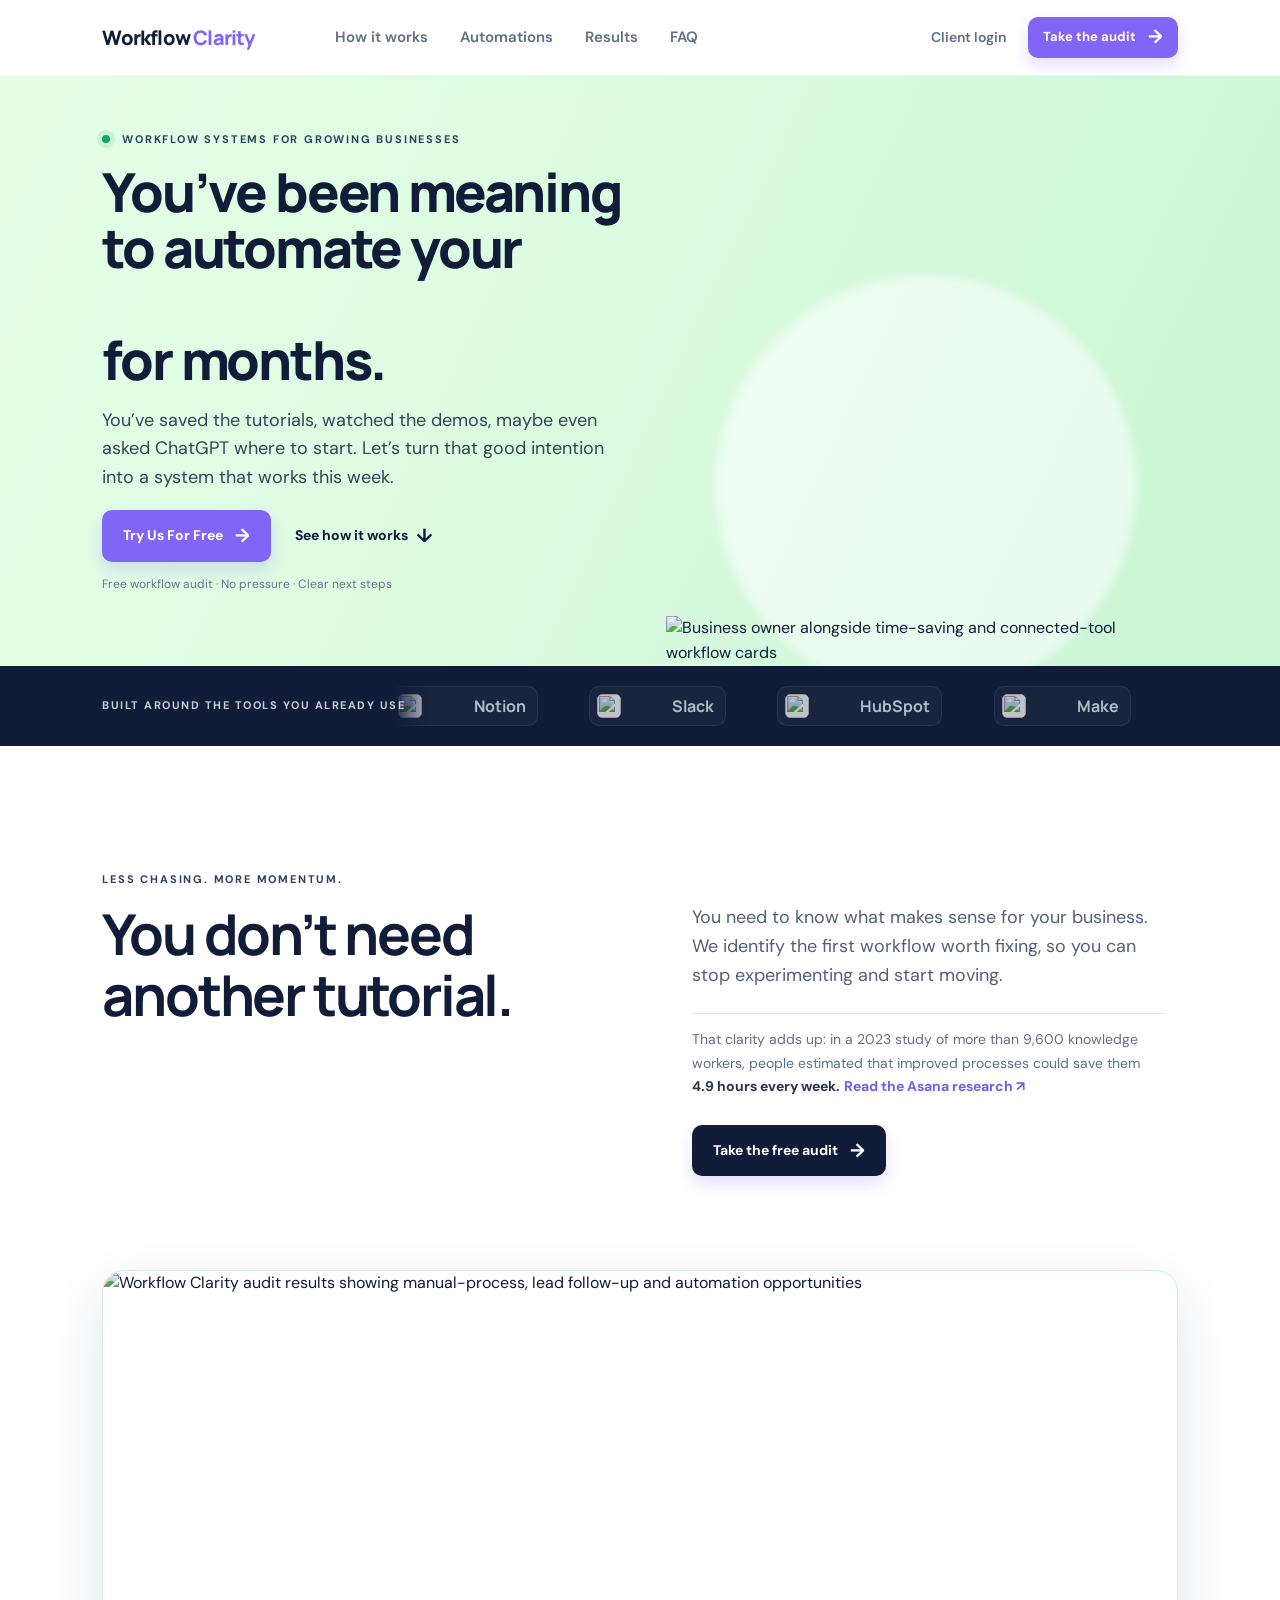
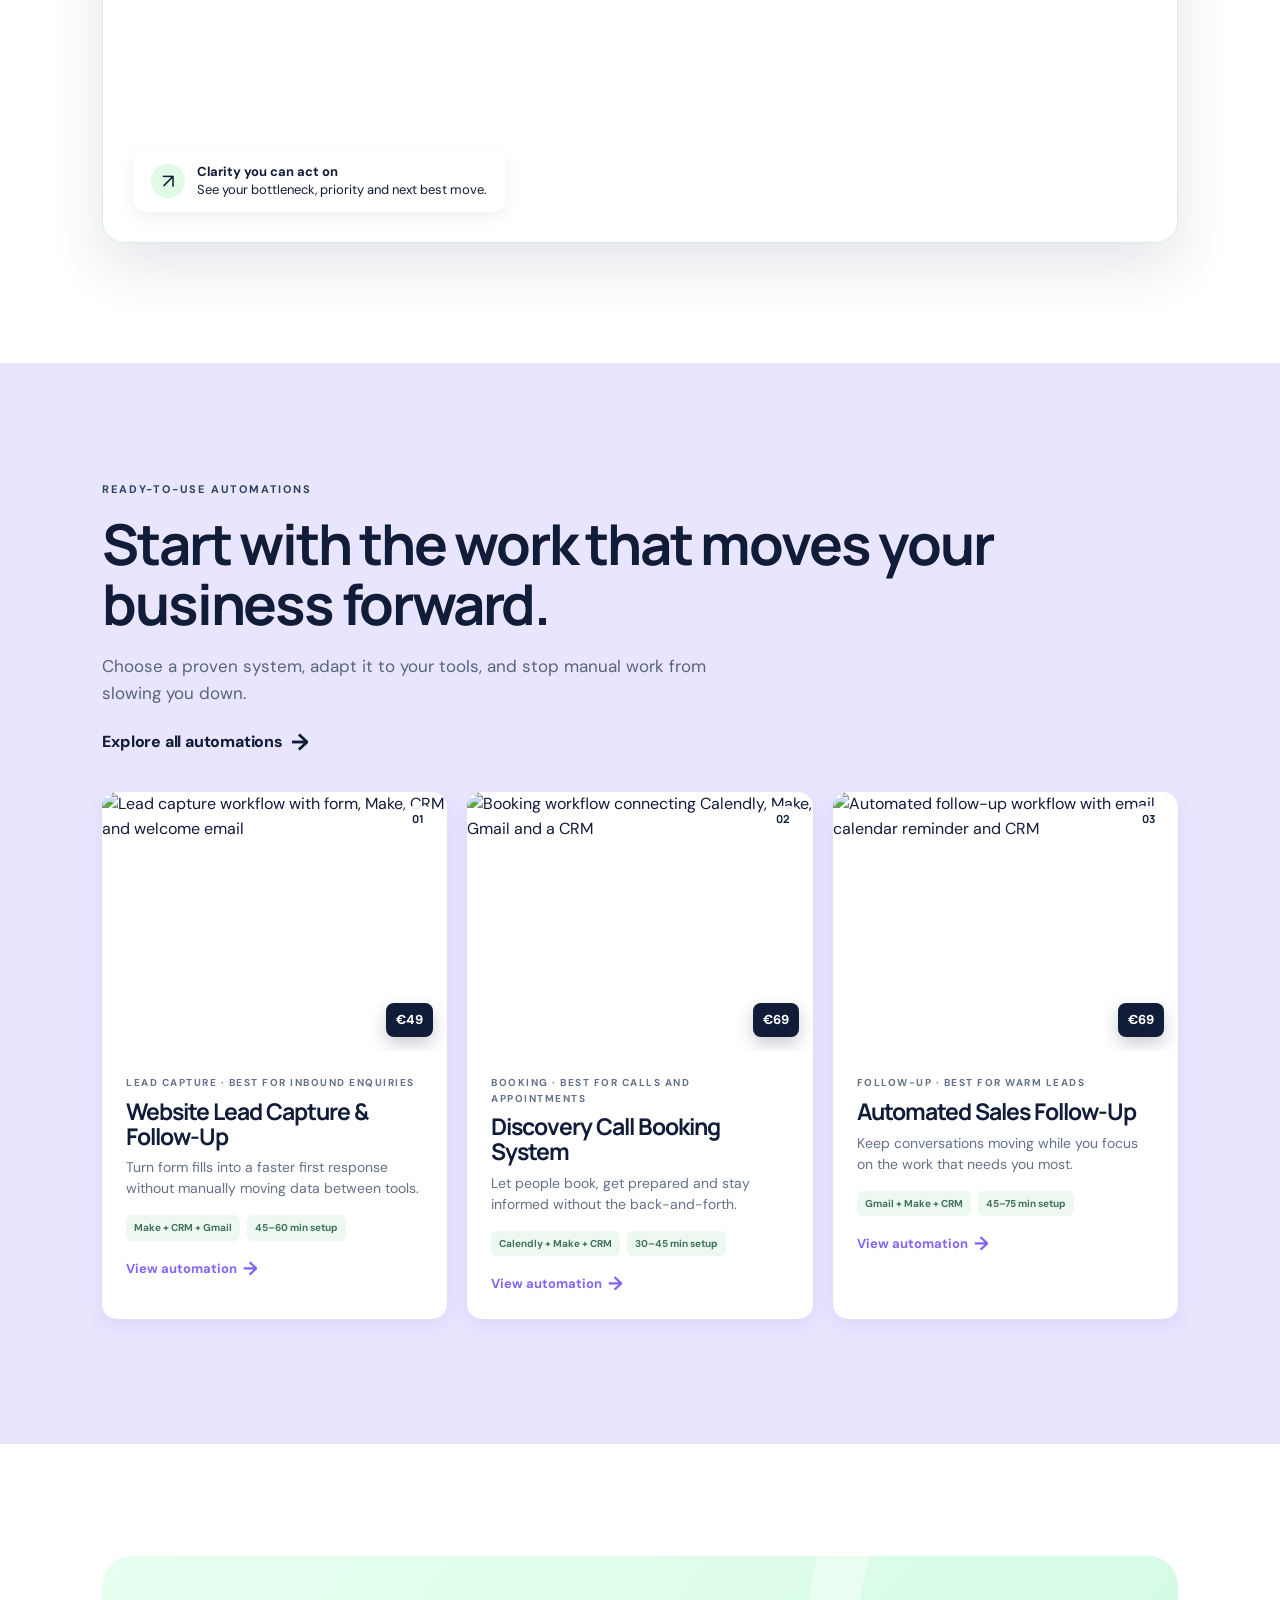
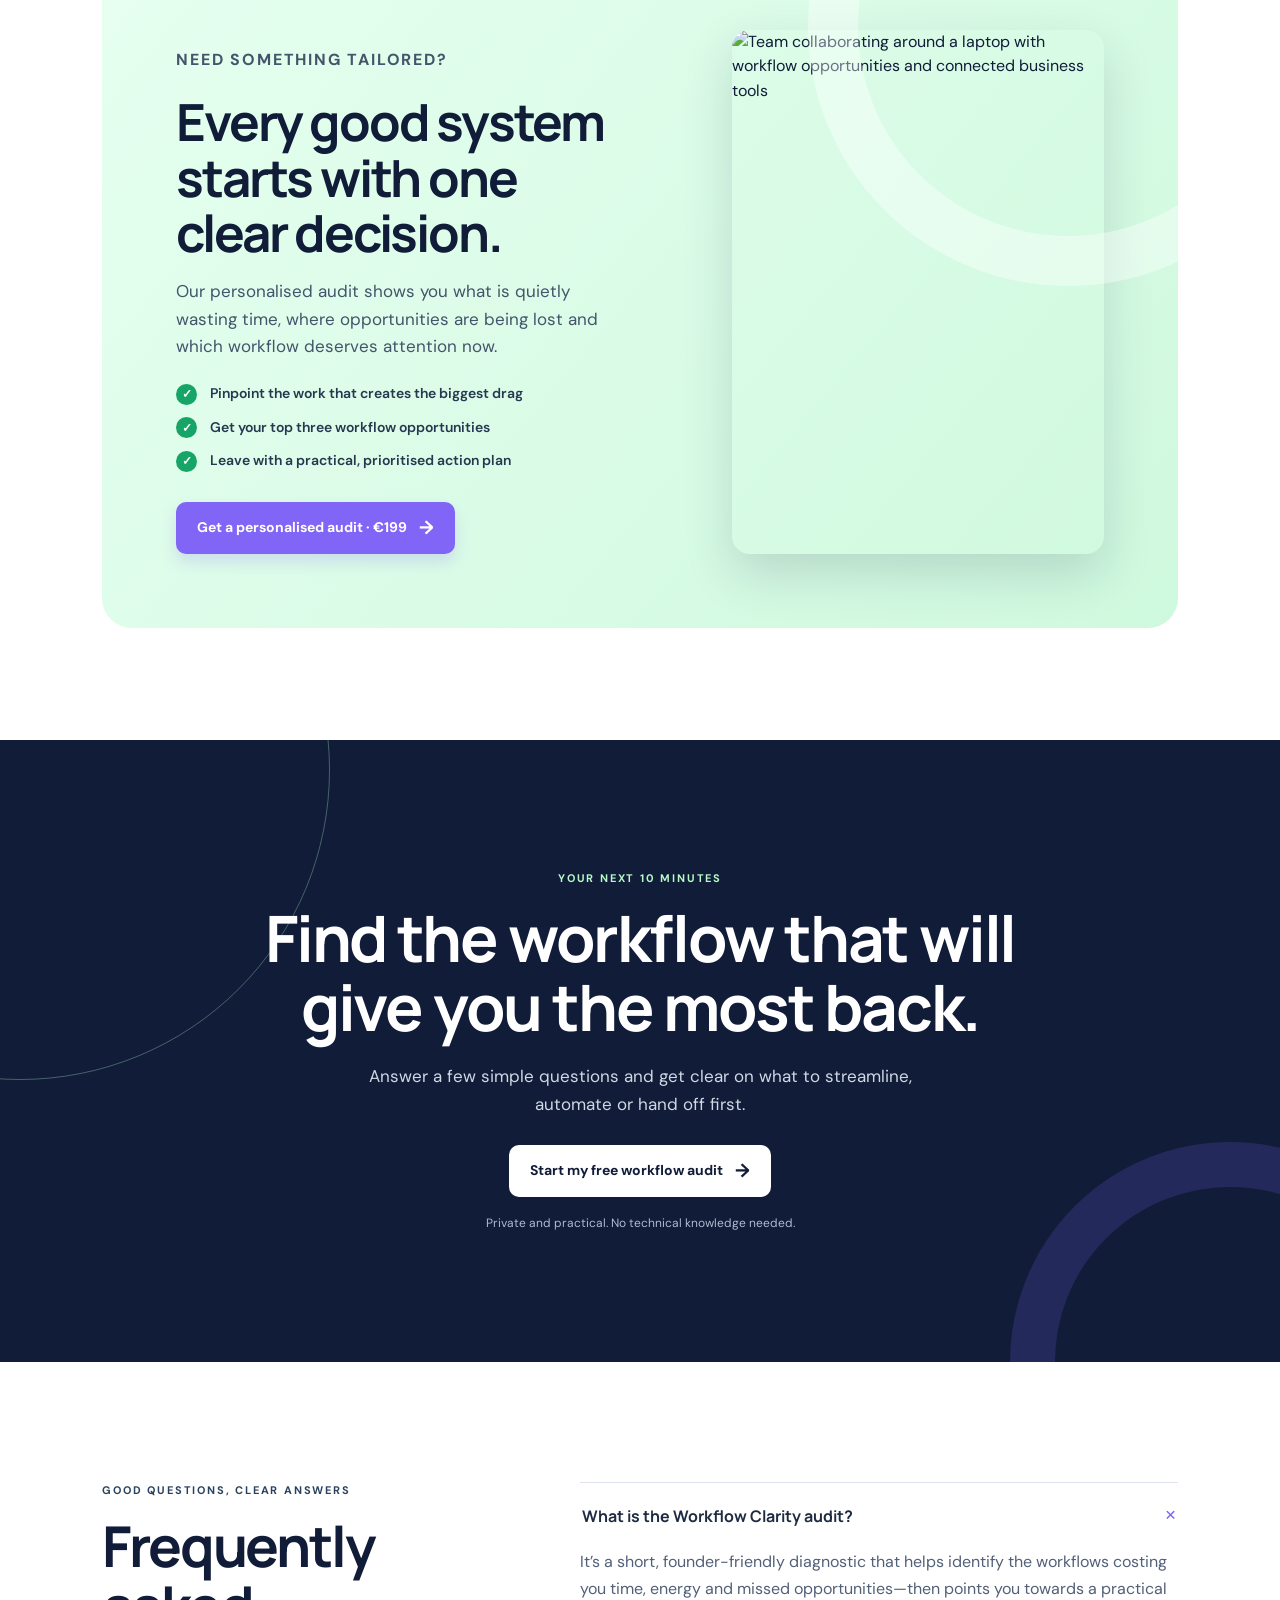
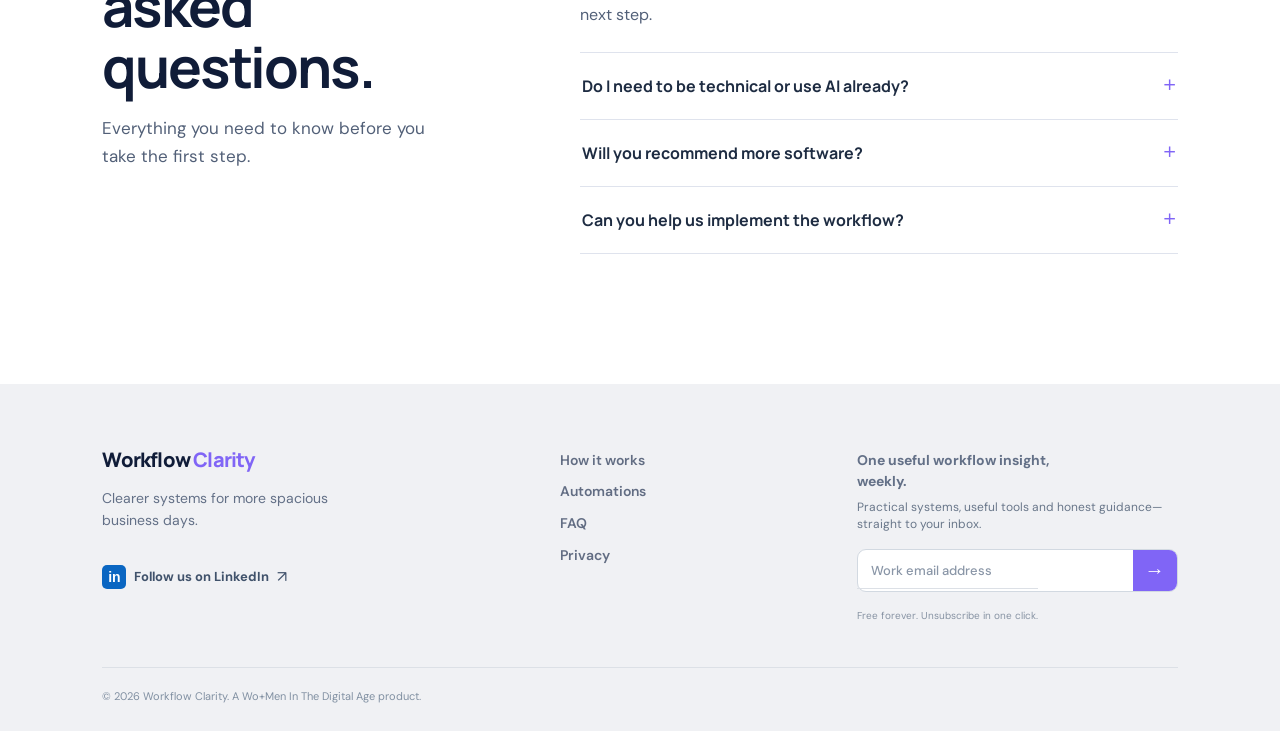
==== index.html @ cd1b6335 "Add Workflow Clarity website" ====
<!doctype html>
<html lang="en">
  <head>
    <meta charset="UTF-8" />
    <meta name="viewport" content="width=device-width, initial-scale=1.0" />
    <meta name="description" content="Workflow Clarity helps founders turn scattered tools into systems that save time and protect every opportunity." />
    <title>Workflow Clarity — Systems that give your business room to grow</title>
    <link rel="preconnect" href="https://fonts.googleapis.com" />
    <link rel="preconnect" href="https://fonts.gstatic.com" crossorigin />
    <link href="https://fonts.googleapis.com/css2?family=DM+Sans:wght@400;500;600;700&family=Manrope:wght@400;500;600;700;800&display=swap" rel="stylesheet" />
    <link rel="stylesheet" href="styles.css" />
  </head>
  <body>
    <header class="site-header">
      <a class="brand" href="#top" aria-label="Workflow Clarity home">Workflow <span>Clarity</span></a>
      <button class="menu-toggle" type="button" aria-expanded="false" aria-controls="site-nav"><span></span><span></span></button>
      <nav id="site-nav" class="site-nav" aria-label="Main navigation">
        <a href="#how-it-works">How it works</a><a href="#automations">Automations</a><a href="#results">Results</a><a href="#faq">FAQ</a>
      </nav>
      <div class="header-actions"><a class="login" href="client-login.html">Client login</a><a class="button button-small" href="#audit">Take the audit <span>→</span></a></div>
    </header>

    <main id="top">
      <section class="hero section-pad">
        <div class="hero-copy reveal">
          <p class="eyebrow"><span class="status-dot"></span> Workflow systems for growing businesses</p>
          <h1>You’ve been meaning to automate your <em id="rotating-word">follow-up</em> for months.</h1>
          <p class="hero-intro">You’ve saved the tutorials, watched the demos, maybe even asked ChatGPT where to start. Let’s turn that good intention into a system that works this week.</p>
          <div class="hero-actions"><a class="button" href="#audit">Try Us For Free <span>→</span></a><a class="text-link" href="#how-it-works">See how it works <span>↓</span></a></div>
          <p class="fine-print">Free workflow audit · No pressure · Clear next steps</p>
        </div>
        <div class="hero-visual reveal delay-1"><div class="hero-glow"></div><img src="assets/hero-workflow.png" alt="Business owner alongside time-saving and connected-tool workflow cards" /></div>
      </section>

      <section class="trust-strip" aria-label="Tools Workflow Clarity works with">
        <p>Built around the tools you already use</p>
        <div class="tool-marquee">
          <div class="tool-rail">
            <div class="tool-chip"><img src="https://cdn.brandfetch.io/idPYUoikV7/w/400/h/400/theme/dark/icon.jpeg?c=1bxid64Mup7aczewSAYMX&amp;t=1786524882938" alt="" /><span>Notion</span></div>
            <div class="tool-chip"><img src="https://cdn.brandfetch.io/idJ_HhtG0Z/w/400/h/400/theme/dark/icon.jpeg?c=1bxid64Mup7aczewSAYMX&amp;t=1745381282564" alt="" /><span>Slack</span></div>
            <div class="tool-chip"><img src="https://cdn.brandfetch.io/idRt0LuzRf/w/400/h/400/theme/dark/icon.jpeg?c=1bxid64Mup7aczewSAYMX&amp;t=1761193721697" alt="" /><span>HubSpot</span></div>
            <div class="tool-chip"><img src="https://cdn.brandfetch.io/idVHU5hl7_/w/400/h/400/theme/dark/icon.jpeg?c=1bxid64Mup7aczewSAYMX&amp;t=1690469452864" alt="" /><span>Make</span></div>
            <div class="tool-chip"><img src="https://cdn.brandfetch.io/idbJpTKFPT/w/400/h/400/theme/dark/icon.jpeg?c=1bxid64Mup7aczewSAYMX&amp;t=1788856117090" alt="" /><span>Calendly</span></div>
            <div class="tool-chip"><img src="https://cdn.brandfetch.io/id5o3EIREg/w/400/h/400/theme/dark/icon.jpeg?c=1bxid64Mup7aczewSAYMX&amp;t=1780305104212" alt="" /><span>Gmail</span></div>
            <div class="tool-chip"><img src="https://cdn.brandfetch.io/iddsnRzkxS/w/400/h/400/theme/dark/icon.jpeg?c=1bxid64Mup7aczewSAYMX&amp;t=1675163441091" alt="" /><span>Airtable</span></div>
            <div class="tool-chip"><img src="https://cdn.brandfetch.io/idNMs_nMA0/w/400/h/400/theme/dark/icon.jpeg?c=1bxid64Mup7aczewSAYMX&amp;t=1667563370395" alt="" /><span>Zapier</span></div>
            <div class="tool-chip"><img src="https://cdn.brandfetch.io/idxPi2Evsk/w/480/h/480/theme/dark/icon.jpeg?c=1bxid64Mup7aczewSAYMX&amp;t=1784609123205" alt="" /><span>Asana</span></div>
            <div class="tool-chip"><img src="https://cdn.brandfetch.io/idU6lzwMYA/w/400/h/400/theme/dark/icon.jpeg?c=1bxid64Mup7aczewSAYMX&amp;t=1678376718338" alt="" /><span>ClickUp</span></div>
            <div class="tool-chip"><img src="https://cdn.brandfetch.io/idxAg10C0L/w/480/h/480/theme/dark/icon.jpeg?c=1bxid64Mup7aczewSAYMX&amp;t=1761194563315" alt="" /><span>Stripe</span></div>
            <div class="tool-chip"><img src="https://cdn.brandfetch.io/idAgPm7IvG/w/400/h/400/theme/dark/icon.jpeg?c=1bxid64Mup7aczewSAYMX&amp;t=1720758853203" alt="" /><span>Shopify</span></div>
            <div class="tool-chip"><img src="https://cdn.brandfetch.io/id3aO4Szj3/w/200/h/200/theme/dark/icon.jpeg?c=1bxid64Mup7aczewSAYMX&amp;t=1784608082152" alt="" /><span>Zoom</span></div>
            <div class="tool-chip"><img src="https://cdn.brandfetch.io/idToc8bDY1/w/400/h/400/theme/dark/icon.png?c=1bxid64Mup7aczewSAYMX&amp;t=1667574635898" alt="" /><span>Trello</span></div>
            <div class="tool-chip"><img src="https://cdn.brandfetch.io/id9mVQlyB1/w/400/h/400/theme/dark/icon.jpeg?c=1bxid64Mup7aczewSAYMX&amp;t=1725863485997" alt="" /><span>Canva</span></div>
            <div class="tool-chip" aria-hidden="true"><img src="https://cdn.brandfetch.io/idPYUoikV7/w/400/h/400/theme/dark/icon.jpeg?c=1bxid64Mup7aczewSAYMX&amp;t=1786524882938" alt="" /><span>Notion</span></div>
            <div class="tool-chip" aria-hidden="true"><img src="https://cdn.brandfetch.io/idJ_HhtG0Z/w/400/h/400/theme/dark/icon.jpeg?c=1bxid64Mup7aczewSAYMX&amp;t=1745381282564" alt="" /><span>Slack</span></div>
            <div class="tool-chip" aria-hidden="true"><img src="https://cdn.brandfetch.io/idRt0LuzRf/w/400/h/400/theme/dark/icon.jpeg?c=1bxid64Mup7aczewSAYMX&amp;t=1761193721697" alt="" /><span>HubSpot</span></div>
            <div class="tool-chip" aria-hidden="true"><img src="https://cdn.brandfetch.io/idVHU5hl7_/w/400/h/400/theme/dark/icon.jpeg?c=1bxid64Mup7aczewSAYMX&amp;t=1690469452864" alt="" /><span>Make</span></div>
            <div class="tool-chip" aria-hidden="true"><img src="https://cdn.brandfetch.io/idbJpTKFPT/w/400/h/400/theme/dark/icon.jpeg?c=1bxid64Mup7aczewSAYMX&amp;t=1788856117090" alt="" /><span>Calendly</span></div>
            <div class="tool-chip" aria-hidden="true"><img src="https://cdn.brandfetch.io/id5o3EIREg/w/400/h/400/theme/dark/icon.jpeg?c=1bxid64Mup7aczewSAYMX&amp;t=1780305104212" alt="" /><span>Gmail</span></div>
            <div class="tool-chip" aria-hidden="true"><img src="https://cdn.brandfetch.io/iddsnRzkxS/w/400/h/400/theme/dark/icon.jpeg?c=1bxid64Mup7aczewSAYMX&amp;t=1675163441091" alt="" /><span>Airtable</span></div>
            <div class="tool-chip" aria-hidden="true"><img src="https://cdn.brandfetch.io/idNMs_nMA0/w/400/h/400/theme/dark/icon.jpeg?c=1bxid64Mup7aczewSAYMX&amp;t=1667563370395" alt="" /><span>Zapier</span></div>
            <div class="tool-chip" aria-hidden="true"><img src="https://cdn.brandfetch.io/idxPi2Evsk/w/480/h/480/theme/dark/icon.jpeg?c=1bxid64Mup7aczewSAYMX&amp;t=1784609123205" alt="" /><span>Asana</span></div>
            <div class="tool-chip" aria-hidden="true"><img src="https://cdn.brandfetch.io/idU6lzwMYA/w/400/h/400/theme/dark/icon.jpeg?c=1bxid64Mup7aczewSAYMX&amp;t=1678376718338" alt="" /><span>ClickUp</span></div>
            <div class="tool-chip" aria-hidden="true"><img src="https://cdn.brandfetch.io/idxAg10C0L/w/480/h/480/theme/dark/icon.jpeg?c=1bxid64Mup7aczewSAYMX&amp;t=1761194563315" alt="" /><span>Stripe</span></div>
            <div class="tool-chip" aria-hidden="true"><img src="https://cdn.brandfetch.io/idAgPm7IvG/w/400/h/400/theme/dark/icon.jpeg?c=1bxid64Mup7aczewSAYMX&amp;t=1720758853203" alt="" /><span>Shopify</span></div>
            <div class="tool-chip" aria-hidden="true"><img src="https://cdn.brandfetch.io/id3aO4Szj3/w/200/h/200/theme/dark/icon.jpeg?c=1bxid64Mup7aczewSAYMX&amp;t=1784608082152" alt="" /><span>Zoom</span></div>
            <div class="tool-chip" aria-hidden="true"><img src="https://cdn.brandfetch.io/idToc8bDY1/w/400/h/400/theme/dark/icon.png?c=1bxid64Mup7aczewSAYMX&amp;t=1667574635898" alt="" /><span>Trello</span></div>
            <div class="tool-chip" aria-hidden="true"><img src="https://cdn.brandfetch.io/id9mVQlyB1/w/400/h/400/theme/dark/icon.jpeg?c=1bxid64Mup7aczewSAYMX&amp;t=1725863485997" alt="" /><span>Canva</span></div>
          </div>
        </div>
      </section>

      <section id="how-it-works" class="problem section-pad">
        <div class="section-heading reveal"><p class="eyebrow">Less chasing. More momentum.</p><h2>You don’t need another tutorial.</h2></div>
        <div class="problem-copy reveal delay-1"><p>You need to know what makes sense for your business. We identify the first workflow worth fixing, so you can stop experimenting and start moving.</p><p class="problem-stat">That clarity adds up: in a 2023 study of more than 9,600 knowledge workers, people estimated that improved processes could save them <strong>4.9 hours every week.</strong> <a href="https://asana.com/press/releases/pr/asana-anatomy-of-work-global-index-2023-smart-collaboration-and-clear-goals-integral-to-creating-positive-business-opportunities/5957f2bd-2a85-4ea1-93ed-6c507b478954" target="_blank" rel="noreferrer">Read the Asana research ↗</a></p><a class="button button-dark" href="#audit">Take the free audit <span>→</span></a></div>
        <figure class="audit-visual reveal"><img src="assets/audit-results.png" alt="Workflow Clarity audit results showing manual-process, lead follow-up and automation opportunities" /><figcaption><span class="caption-icon">↗</span><span><strong>Clarity you can act on</strong><br />See your bottleneck, priority and next best move.</span></figcaption></figure>
      </section>

      <section id="automations" class="automations section-pad">
        <div class="automation-top reveal"><div><p class="eyebrow">Ready-to-use automations</p><h2>Start with the work that moves your business forward.</h2><p class="automation-intro">Choose a proven system, adapt it to your tools, and stop manual work from slowing you down.</p><a class="text-link workflow-explore-link" href="automations.html">Explore all automations <span>→</span></a></div></div>
        <div class="automation-grid">
          <article class="workflow-card product-card reveal"><div class="image-wrap"><img src="assets/lead-capture.png" alt="Lead capture workflow with form, Make, CRM and welcome email" /><span class="card-number">01</span><span class="product-price">€49</span></div><div class="card-content"><p class="card-kicker">Lead capture · Best for inbound enquiries</p><h3>Website Lead Capture &amp; Follow-Up</h3><p>Turn form fills into a faster first response without manually moving data between tools.</p><div class="workflow-meta"><span>Make + CRM + Gmail</span><span>45–60 min setup</span></div><a href="workflow-lead-capture.html" class="card-link">View automation <span>→</span></a></div></article>
          <article class="workflow-card product-card reveal delay-1"><div class="image-wrap"><img src="assets/booking-flow.png" alt="Booking workflow connecting Calendly, Make, Gmail and a CRM" /><span class="card-number">02</span><span class="product-price">€69</span></div><div class="card-content"><p class="card-kicker">Booking · Best for calls and appointments</p><h3>Discovery Call Booking System</h3><p>Let people book, get prepared and stay informed without the back-and-forth.</p><div class="workflow-meta"><span>Calendly + Make + CRM</span><span>30–45 min setup</span></div><a href="workflow-booking.html" class="card-link">View automation <span>→</span></a></div></article>
          <article class="workflow-card product-card reveal delay-2"><div class="image-wrap"><img src="assets/follow-up.png" alt="Automated follow-up workflow with email, calendar reminder and CRM" /><span class="card-number">03</span><span class="product-price">€69</span></div><div class="card-content"><p class="card-kicker">Follow-up · Best for warm leads</p><h3>Automated Sales Follow-Up</h3><p>Keep conversations moving while you focus on the work that needs you most.</p><div class="workflow-meta"><span>Gmail + Make + CRM</span><span>45–75 min setup</span></div><a href="workflow-follow-up.html" class="card-link">View automation <span>→</span></a></div></article>
        </div>
      </section>

      <section id="results" class="outcomes section-pad">
        <div class="outcome-panel reveal"><div class="outcome-copy"><p class="eyebrow">Need something tailored?</p><h2>Every good system starts with one clear decision.</h2><p>Our personalised audit shows you what is quietly wasting time, where opportunities are being lost and which workflow deserves attention now.</p><ul><li><span>✓</span> Pinpoint the work that creates the biggest drag</li><li><span>✓</span> Get your top three workflow opportunities</li><li><span>✓</span> Leave with a practical, prioritised action plan</li></ul><a class="button" href="personalised-audit.html">Get a personalised audit · €199 <span>→</span></a></div><figure class="outcome-image"><img src="assets/friction-to-flow.png" alt="Team collaborating around a laptop with workflow opportunities and connected business tools" /></figure></div>
      </section>

      <section id="audit" class="audit-cta section-pad"><div class="audit-cta-inner reveal"><p class="eyebrow">Your next 10 minutes</p><h2>Find the workflow that will give you the most back.</h2><p>Answer a few simple questions and get clear on what to streamline, automate or hand off first.</p><a class="button button-light" href="audit.html">Start my free workflow audit <span>→</span></a><small>Private and practical. No technical knowledge needed.</small></div><div class="audit-orbit orbit-one"></div><div class="audit-orbit orbit-two"></div></section>

      <section id="faq" class="faq section-pad"><div class="faq-heading reveal"><p class="eyebrow">Good questions, clear answers</p><h2>Frequently asked questions.</h2><p>Everything you need to know before you take the first step.</p></div><div class="faq-list reveal delay-1"><details open><summary>What is the Workflow Clarity audit?<span>+</span></summary><p>It’s a short, founder-friendly diagnostic that helps identify the workflows costing you time, energy and missed opportunities—then points you towards a practical next step.</p></details><details><summary>Do I need to be technical or use AI already?<span>+</span></summary><p>No. The audit is built for business owners who want better systems, whether you use a full tech stack or mostly work from a notebook and inbox.</p></details><details><summary>Will you recommend more software?<span>+</span></summary><p>Only if it earns its place. The goal is to simplify the way work moves through your business, not add another subscription to manage.</p></details><details><summary>Can you help us implement the workflow?<span>+</span></summary><p>Yes. Once you know what matters most, you can use a practical action plan or bring the system to life with done-for-you support.</p></details></div></section>
    </main>

    <footer id="contact" class="site-footer"><div><a class="brand" href="#top">Workflow <span>Clarity</span></a><p>Clearer systems for more spacious business days.</p><a class="linkedin-link" href="https://www.linkedin.com/company/women-in-the-digital-age" target="_blank" rel="noreferrer"><span>in</span> Follow us on LinkedIn <b>↗</b></a></div><div class="footer-links"><a href="#how-it-works">How it works</a><a href="#automations">Automations</a><a href="#faq">FAQ</a><a href="privacy.html">Privacy</a></div><div class="footer-cta"><p>One useful workflow insight, weekly.</p><span>Practical systems, useful tools and honest guidance—straight to your inbox.</span><form class="footer-signup" action="#" method="post"><label class="sr-only" for="footer-email">Work email address</label><input id="footer-email" name="email" type="email" autocomplete="email" placeholder="Work email address" required /><button type="submit" aria-label="Subscribe to the newsletter">→</button></form><small>Free forever. Unsubscribe in one click.</small></div><small>© 2026 Workflow Clarity. A Wo+Men In The Digital Age product.</small></footer>
    <script src="script.js"></script>
  </body>
</html>
---- styles.css ----
:root{--ink:#101c38;--muted:#526078;--mint:#dffbe5;--mint-deep:#b5f0c5;--lav:#e9e4ff;--violet:#8065f6;--line:#dfe3ed;--cream:#fbfcfd;--white:#fff;--radius:22px;--shadow:0 22px 55px rgba(25,44,75,.12)}*{box-sizing:border-box}html{scroll-behavior:smooth}body{margin:0;background:var(--cream);color:var(--ink);font:400 16px/1.55 'DM Sans',sans-serif}.site-header{height:76px;padding:0 clamp(24px,6vw,96px);display:flex;align-items:center;gap:38px;background:rgba(255,255,255,.92);position:sticky;top:0;z-index:20;backdrop-filter:blur(12px);border-bottom:1px solid rgba(16,28,56,.05)}.brand{font:800 20px/1 'Manrope',sans-serif;letter-spacing:-.8px;color:var(--ink);text-decoration:none;white-space:nowrap}.brand span{color:var(--violet)}.site-nav{display:flex;align-items:center;gap:28px;margin-left:auto}.site-nav a,.login,.footer-links a{color:#626d83;text-decoration:none;font-size:14px;font-weight:600}.site-nav a:hover,.login:hover,.footer-links a:hover{color:var(--violet)}.header-actions{display:flex;align-items:center;gap:22px}.button{display:inline-flex;align-items:center;justify-content:center;gap:12px;padding:15px 21px;background:var(--violet);border-radius:10px;color:#fff;text-decoration:none;font-weight:700;font-size:14px;box-shadow:0 8px 16px rgba(128,101,246,.2);transition:transform .2s,box-shadow .2s}.button:hover{transform:translateY(-2px);box-shadow:0 12px 24px rgba(128,101,246,.3)}.button span,.text-link span,.card-link span{font-size:19px;line-height:0}.button-small{padding:10px 15px;font-size:13px}.menu-toggle{display:none}.section-pad{padding-left:clamp(24px,8vw,132px);padding-right:clamp(24px,8vw,132px)}.hero{min-height:630px;display:grid;grid-template-columns:minmax(0,1.02fr) minmax(430px,.98fr);align-items:center;gap:32px;overflow:hidden;background:linear-gradient(115deg,#e5ffe7 0%,#d8fadf 58%,#c8f5d3 100%)}.hero-copy{padding:64px 0}.eyebrow{margin:0 0 16px;color:#29435e;font-weight:700;font-size:11px;letter-spacing:1.8px;text-transform:uppercase}.status-dot{display:inline-block;width:8px;height:8px;margin-right:7px;border-radius:50%;background:#16a467;box-shadow:0 0 0 5px rgba(22,164,103,.12)}h1,h2,h3{font-family:'Manrope',sans-serif;letter-spacing:-2.2px;line-height:1.08;margin:0}h1{max-width:670px;font-size:clamp(44px,5vw,75px);font-weight:800}h1 em{font-style:normal;color:var(--violet);display:inline-block}.hero-intro{max-width:540px;margin:24px 0;color:#33445a;font-size:17px;line-height:1.55}.hero-actions{display:flex;align-items:center;gap:24px}.text-link{color:var(--ink);font-weight:700;font-size:14px;text-decoration:none;display:inline-flex;gap:8px;align-items:center}.text-link:hover{color:var(--violet)}.fine-print{font-size:12px;color:#687687;margin:18px 0}.hero-visual{align-self:end;height:100%;position:relative;display:flex;justify-content:center;align-items:end}.hero-visual img{position:relative;width:min(680px,115%);max-height:610px;object-fit:contain;object-position:bottom center;z-index:1}.hero-glow{position:absolute;width:420px;height:420px;right:8%;bottom:-5%;background:#fff8;border-radius:50%;filter:blur(4px)}.trust-strip{padding:18px clamp(24px,8vw,132px);background:var(--ink);color:#fff;display:flex;align-items:center;gap:44px;overflow:hidden}.trust-strip p{font-size:11px;font-weight:700;letter-spacing:1.5px;text-transform:uppercase;opacity:.62;white-space:nowrap}.trust-strip div{display:flex;gap:clamp(22px,4vw,58px);font:700 16px 'Manrope',sans-serif;opacity:.9;white-space:nowrap}.problem{padding-top:125px;padding-bottom:120px;display:grid;grid-template-columns:1fr 1fr;gap:20px;background:#fff}.section-heading h2,.automation-top h2,.faq-heading h2{font-size:clamp(38px,4.4vw,62px);max-width:630px}.problem-copy{padding:32px 0 0 8%;max-width:515px}.problem-copy p{font-size:17px;color:var(--muted);margin:0 0 28px}.button-dark{background:var(--ink)}.audit-visual{grid-column:1/-1;position:relative;margin:74px 0 0;border-radius:var(--radius);overflow:hidden;box-shadow:var(--shadow);border:1px solid #d8eee0}.audit-visual img{display:block;width:100%;aspect-ratio:16/8.5;object-fit:cover}.audit-visual figcaption{position:absolute;left:30px;bottom:30px;display:flex;align-items:center;gap:12px;background:#fffffff0;padding:13px 18px;border-radius:13px;font-size:13px;line-height:1.35;box-shadow:0 5px 18px #0021}.caption-icon{display:grid;place-items:center;width:34px;height:34px;background:var(--mint);border-radius:50%;font-size:20px}.automations{padding-top:118px;padding-bottom:125px;background:#e9e5ff}.automation-top{display:flex;justify-content:space-between;align-items:end;margin-bottom:45px;gap:20px}.automation-top h2{max-width:760px}.automation-grid{display:grid;grid-template-columns:repeat(3,1fr);gap:20px}.workflow-card{background:#fff;border-radius:15px;overflow:hidden;box-shadow:0 7px 18px rgba(71,56,142,.08);transition:transform .25s,box-shadow .25s}.workflow-card:hover{transform:translateY(-7px);box-shadow:0 20px 30px rgba(71,56,142,.16)}.image-wrap{position:relative;overflow:hidden}.image-wrap img{width:100%;display:block;aspect-ratio:1.22;object-fit:cover;transition:transform .4s}.workflow-card:hover img{transform:scale(1.04)}.card-number{position:absolute;top:14px;right:14px;background:#ffffffe6;border-radius:8px;padding:5px 9px;font:700 11px 'Manrope',sans-serif}.card-content{padding:24px}.card-kicker{font-size:10px;font-weight:700;letter-spacing:1.5px;text-transform:uppercase;color:#627189;margin:0 0 8px}.card-content h3{font-size:25px;letter-spacing:-1px}.card-content p:not(.card-kicker){font-size:14px;line-height:1.5;color:#637087;margin:11px 0 20px}.card-link{font-size:13px;font-weight:700;color:var(--violet);text-decoration:none;display:flex;align-items:center;gap:6px}.outcomes{padding-top:112px;padding-bottom:112px;background:#fff}.outcome-panel{padding:clamp(32px,6vw,74px);display:grid;grid-template-columns:1.1fr .9fr;gap:clamp(35px,8vw,125px);background:linear-gradient(130deg,#e6fff0,#cff9de);border-radius:30px;overflow:hidden;position:relative}.outcome-panel:before{content:'';position:absolute;width:420px;height:420px;border-radius:50%;border:50px solid rgba(255,255,255,.38);right:-150px;top:-190px}.outcome-copy,.outcome-stats{position:relative;z-index:1}.outcome-copy h2{font-size:clamp(35px,4vw,56px);max-width:620px}.outcome-copy>p{color:#43546b;max-width:570px;font-size:16px;margin:18px 0 22px}.outcome-copy ul{padding:0;margin:0 0 30px;list-style:none}.outcome-copy li{margin:12px 0;color:#253850;font-weight:600;font-size:14px}.outcome-copy li span{display:inline-grid;place-items:center;width:21px;height:21px;margin-right:10px;background:#16a467;color:#fff;border-radius:50%;font-size:12px}.outcome-stats{display:flex;flex-direction:column;justify-content:center;gap:16px}.stat-card{background:#fffffff0;padding:23px;border-radius:16px;box-shadow:0 10px 30px rgba(14,73,43,.1)}.stat-card.accent{margin-left:38px;background:var(--ink);color:#fff}.stat-icon{display:grid;place-items:center;width:34px;height:34px;border-radius:10px;background:#e0f9e7;color:#0c9660;font-size:19px}.accent .stat-icon{background:#7a64ee;color:#fff}.stat-card p{font-size:11px;text-transform:uppercase;letter-spacing:1px;margin:14px 0 3px;opacity:.65;font-weight:700}.stat-card strong{font:700 20px 'Manrope',sans-serif;letter-spacing:-.8px;display:block}.stat-card small{display:block;margin-top:5px;font-size:12px;opacity:.75}.audit-cta{padding-top:130px;padding-bottom:130px;background:var(--ink);overflow:hidden;position:relative;text-align:center;color:#fff}.audit-cta-inner{position:relative;z-index:1;max-width:760px;margin:auto}.audit-cta .eyebrow{color:#b8fac7}.audit-cta h2{font-size:clamp(40px,5vw,68px)}.audit-cta p:not(.eyebrow){max-width:565px;color:#d0d8e4;margin:22px auto 27px;font-size:17px}.button-light{background:#fff;color:var(--ink);box-shadow:none}.audit-cta small{display:block;margin-top:17px;color:#aebbd0;font-size:12px}.audit-orbit{position:absolute;border-radius:50%;border:1px solid rgba(183,249,198,.32)}.orbit-one{width:620px;height:620px;left:-290px;top:-280px}.orbit-two{width:440px;height:440px;right:-170px;bottom:-220px;border-width:45px;border-color:rgba(128,101,246,.18)}.faq{padding-top:120px;padding-bottom:130px;display:grid;grid-template-columns:.8fr 1.2fr;gap:80px;background:#fff}.faq-heading p:not(.eyebrow){max-width:360px;color:var(--muted)}.faq-list{border-top:1px solid var(--line)}details{border-bottom:1px solid var(--line);padding:0}summary{list-style:none;cursor:pointer;padding:22px 2px;color:#1e2c42;font:700 16px 'Manrope',sans-serif;display:flex;justify-content:space-between;gap:20px}summary::-webkit-details-marker{display:none}summary span{color:var(--violet);font-size:23px;font-weight:400;line-height:.8;transition:transform .2s}details[open] summary span{transform:rotate(45deg)}details p{max-width:720px;color:var(--muted);font-size:14px;margin:0;padding:0 0 23px}.site-footer{padding:66px clamp(24px,8vw,132px) 26px;background:#f0f1f4;display:grid;grid-template-columns:1.3fr .8fr 1fr;gap:40px}.site-footer>div>p{font-size:14px;color:#637087;max-width:230px}.footer-links{display:grid;align-content:start;gap:10px}.footer-cta p{font-weight:700;margin-top:0}.site-footer small{grid-column:1/-1;color:#8190a2;border-top:1px solid #dce0e6;padding-top:20px;font-size:11px}.reveal{opacity:0;transform:translateY(22px);transition:opacity .65s ease,transform .65s ease}.reveal.visible{opacity:1;transform:none}.delay-1{transition-delay:.1s}.delay-2{transition-delay:.2s}@media(max-width:900px){.site-nav{display:none}.header-actions{margin-left:auto}.hero{grid-template-columns:1fr;min-height:auto;text-align:center;padding-top:30px}.hero-copy{padding:50px 0 0}.hero-intro{margin-left:auto;margin-right:auto}.hero-actions{justify-content:center}.hero-visual{min-height:430px}.hero-visual img{width:min(600px,110%)}.problem,.faq{grid-template-columns:1fr;gap:10px}.problem-copy{padding:0;max-width:620px}.outcome-panel{grid-template-columns:1fr}.automation-grid{grid-template-columns:repeat(2,1fr)}.automation-grid article:last-child{grid-column:1/-1;max-width:calc(50% - 10px)}.faq{gap:35px}.site-footer{grid-template-columns:1fr 1fr}}@media(max-width:650px){.site-header{height:66px;padding:0 20px;gap:14px}.header-actions .login{display:none}.header-actions{margin-left:auto}.header-actions .button{padding:9px 11px;font-size:12px}.site-nav{position:absolute;display:none;top:66px;left:0;right:0;padding:20px;background:#fff;border-bottom:1px solid var(--line);box-shadow:0 15px 22px #0011;flex-direction:column;align-items:flex-start;gap:17px}.site-nav.open{display:flex}.menu-toggle{display:grid;gap:5px;background:none;border:0;padding:7px;order:3}.menu-toggle span{display:block;width:22px;height:2px;background:var(--ink)}.trust-strip{padding:15px 20px;gap:25px}.trust-strip p{font-size:9px}.trust-strip div{font-size:13px;gap:28px}.hero{padding-left:20px;padding-right:20px}.hero h1{font-size:43px}.hero-actions{flex-direction:column;gap:17px}.hero-visual{min-height:320px}.hero-visual img{max-height:360px}.section-pad{padding-left:24px;padding-right:24px}.problem,.automations,.outcomes,.faq{padding-top:76px;padding-bottom:76px}.audit-visual{margin-top:43px}.audit-visual img{aspect-ratio:1/1;object-position:35%}.audit-visual figcaption{left:12px;bottom:12px;font-size:11px;padding:9px}.automation-top{align-items:start;flex-direction:column;margin-bottom:28px}.automation-grid{grid-template-columns:1fr}.automation-grid article:last-child{grid-column:auto;max-width:none}.outcome-panel{padding:30px 23px;border-radius:22px}.stat-card.accent{margin-left:20px}.audit-cta{padding-top:80px;padding-bottom:80px}.audit-cta h2{font-size:41px}.site-footer{grid-template-columns:1fr;gap:25px;padding-top:48px}.site-footer small{margin-top:10px}.caption-icon{width:27px;height:27px}.audit-visual figcaption strong{font-size:10px}}
.site-header{padding-left:clamp(24px,8vw,132px);padding-right:clamp(24px,8vw,132px)}
@media (min-width:901px){
  .hero{height:630px;min-height:630px}
  h1 em{min-width:17ch;white-space:nowrap;transition:opacity .18s ease,transform .18s ease}
  .hero-visual{transform:translateY(-28px);will-change:transform}
}
@media (max-width:650px){.site-header{padding-left:20px;padding-right:20px}}

/* Hero balance refinement: preserve the message, surface the action. */
@media (min-width:901px){
  .hero{height:590px;min-height:590px}
  .hero-copy{padding:32px 0}
  .hero h1{font-size:clamp(44px,4.2vw,68px);line-height:1.04}
  .hero-intro{margin-top:18px;margin-bottom:18px}
  .fine-print{margin-top:13px}
  .hero-visual{transform:translateY(-62px)}
  .trust-strip{padding-top:23px;padding-bottom:23px}
  .trust-strip p{opacity:.78}
}

@media (min-width:901px){
  .site-nav{margin-left:42px;gap:32px}
  .site-nav a{font-size:15px}
  .header-actions{margin-left:auto}
}

/* Connected tools rail */
.trust-strip{display:grid;grid-template-columns:260px minmax(0,1fr);gap:28px;padding-top:16px;padding-bottom:16px}.trust-strip p{margin:0;align-self:center}.tool-marquee{position:relative;min-width:0;overflow:hidden;padding:4px 0;mask-image:linear-gradient(90deg,transparent,black 5%,black 95%,transparent)}.tool-marquee:before{content:'';position:absolute;z-index:3;top:50%;left:-24px;width:8px;height:8px;border-radius:50%;background:#86f7ad;box-shadow:0 0 0 6px rgba(134,247,173,.12),0 0 20px 4px rgba(134,247,173,.65);transform:translateY(-50%);pointer-events:none;animation:signal-run 9s linear infinite}.tool-rail{display:flex;align-items:center;gap:11px;width:max-content;animation:tool-flow 42s linear infinite}.tool-marquee:hover .tool-rail{animation-play-state:paused}.tool-chip{display:inline-flex;align-items:center;gap:8px;min-width:max-content;padding:7px 11px 7px 7px;border:1px solid rgba(255,255,255,.11);border-radius:10px;background:rgba(255,255,255,.06);color:#f3f5fc;font:700 13px 'DM Sans',sans-serif;transition:transform .2s,background .2s}.tool-chip:hover{transform:translateY(-2px);background:rgba(255,255,255,.14)}.tool-chip img{display:block;width:24px;height:24px;object-fit:contain;border-radius:6px;background:#fff}@keyframes tool-flow{to{transform:translateX(-50%)}}@keyframes signal-run{0%,7%{left:-24px;opacity:0}10%{opacity:1}89%{opacity:1}100%{left:calc(100% - 10px);opacity:0}}@media(max-width:900px){.trust-strip{grid-template-columns:1fr;gap:7px}.tool-marquee{mask-image:linear-gradient(90deg,transparent,black 8%,black 92%,transparent)}}@media(prefers-reduced-motion:reduce){.tool-rail,.tool-marquee:before{animation:none}.tool-marquee:before{display:none}}

/* Client workspace entry */
.login-page{min-height:100vh;background:#f8faf9}.login-header{height:84px;display:flex;align-items:center;justify-content:space-between;padding:0 clamp(24px,8vw,132px);background:#fff;border-bottom:1px solid #e9edf0}.back-link{color:#526078;text-decoration:none;font-size:14px;font-weight:700;display:flex;align-items:center;gap:8px}.back-link:hover{color:var(--violet)}.back-link span{font-size:19px}.login-main{min-height:calc(100vh - 84px);display:grid;grid-template-columns:1.05fr .95fr}.login-intro{position:relative;display:flex;align-items:center;overflow:hidden;padding:80px clamp(40px,9vw,150px);background:linear-gradient(135deg,#ddffe6,#c6f8d3)}.intro-content{max-width:570px;position:relative;z-index:2}.intro-content h1{font-size:clamp(45px,4.6vw,72px)}.intro-content h1 em{font-style:normal;color:var(--violet)}.intro-content>p:not(.eyebrow){max-width:510px;margin:22px 0 34px;color:#40536a;font-size:17px}.workspace-preview{width:min(100%,530px);padding:18px;background:rgba(255,255,255,.86);border:1px solid rgba(255,255,255,.8);border-radius:20px;box-shadow:0 28px 55px rgba(27,73,48,.13);backdrop-filter:blur(9px)}.preview-top{display:flex;align-items:center;gap:10px;padding:3px 5px 17px;font:700 14px 'Manrope',sans-serif}.preview-mark{display:grid;place-items:center;width:29px;height:29px;border-radius:9px;background:#dbfbe5;color:#0a9c5a;font-size:18px}.preview-live{margin-left:auto;padding:5px 9px;border-radius:30px;background:#e5faeb;color:#148951;font:700 10px 'DM Sans',sans-serif}.preview-row{display:flex;align-items:center;gap:12px;padding:15px 12px;margin-top:9px;border:1px solid #edf0f3;border-radius:12px;background:#fff}.preview-check{display:grid;place-items:center;width:30px;height:30px;border-radius:10px;background:#e3f9eb;color:#13985a;font-weight:700}.preview-row div{display:grid;gap:1px}.preview-row strong{font:700 13px 'Manrope',sans-serif}.preview-row small{font-size:11px;color:#718096}.preview-arrow{margin-left:auto;color:#8065f6;font-size:20px}.preview-progress{margin:17px 5px 2px;display:grid;grid-template-columns:1fr auto;gap:8px;color:#59677d;font-size:11px;font-weight:700}.preview-progress strong{color:#167e4a}.preview-progress div{grid-column:1/-1;height:8px;border-radius:10px;background:#e8f1eb;overflow:hidden}.preview-progress i{display:block;width:72%;height:100%;border-radius:inherit;background:linear-gradient(90deg,#1fab65,#75ddb0)}.intro-orbit{position:absolute;border-radius:50%;border:1px solid rgba(255,255,255,.64)}.intro-orbit-one{width:520px;height:520px;right:-290px;top:-155px;border-width:56px}.intro-orbit-two{width:410px;height:410px;left:-245px;bottom:-250px;border-width:40px}.login-panel{display:grid;align-content:center;justify-items:center;padding:56px 28px;background:#fff}.login-card{width:min(100%,440px)}.login-card h2{font-size:38px;letter-spacing:-1.5px}.login-subtitle{margin:12px 0 30px;color:#68768a;font-size:15px}.login-form{display:grid;gap:9px}.login-form label{margin-top:8px;color:#2b3a50;font-size:13px;font-weight:700}.login-form label a{float:right;color:var(--violet);text-decoration:none;font-weight:700}.login-form input{width:100%;height:51px;padding:0 15px;border:1px solid #dce2e9;border-radius:10px;color:var(--ink);font:500 14px 'DM Sans',sans-serif;outline:none;transition:border-color .2s,box-shadow .2s}.login-form input:focus{border-color:#8065f6;box-shadow:0 0 0 4px rgba(128,101,246,.12)}.password-field{position:relative}.password-field input{padding-right:62px}.password-toggle{position:absolute;right:12px;top:50%;transform:translateY(-50%);border:0;background:none;color:#7062d5;font-size:12px;font-weight:700;cursor:pointer}.login-submit{width:100%;margin-top:13px;padding:16px}.login-divider{display:flex;align-items:center;gap:14px;margin:25px 0;color:#98a3b3;font-size:12px}.login-divider:before,.login-divider:after{content:'';height:1px;flex:1;background:#e6eaf0}.magic-link{display:flex;justify-content:center;align-items:center;gap:9px;width:100%;height:49px;border:1px solid #dce2e9;border-radius:10px;background:#fff;color:#26364d;font:700 14px 'DM Sans',sans-serif;cursor:pointer;transition:border-color .2s,background .2s}.magic-link:hover{border-color:#8065f6;background:#faf9ff}.magic-link span{color:var(--violet);font-size:18px}.new-client{margin:26px 0 0;text-align:center;color:#738095;font-size:13px}.new-client a,.login-help a{color:var(--violet);font-weight:700;text-decoration:none}.new-client span{font-size:17px}.login-help{width:min(100%,440px);margin:27px 0 0;text-align:center;color:#7b8799;font-size:12px}@media(max-width:800px){.login-main{grid-template-columns:1fr}.login-intro{min-height:420px;padding:65px 10vw}.login-panel{padding:58px 24px}.intro-content h1{font-size:48px}.login-header{height:72px}.login-main{min-height:calc(100vh - 72px)}}@media(max-width:500px){.login-intro{min-height:380px;padding:55px 24px}.intro-content h1{font-size:42px}.workspace-preview{padding:13px}.preview-row{padding:11px}.login-card h2{font-size:33px}.login-header{padding:0 20px}.back-link{font-size:12px}}
/* Guided workflow audit */
.audit-page{min-height:100vh;background:#fff}.audit-header{height:78px;display:grid;grid-template-columns:1fr auto 1fr;align-items:center;padding:0 clamp(24px,6vw,108px);border-bottom:1px solid #e7eceb;background:#fff}.audit-header .back-link{justify-self:end}.audit-header-progress{display:flex;align-items:center;gap:12px;color:#617087;font-size:12px;font-weight:700}.audit-header-progress>span{text-transform:uppercase;letter-spacing:1px;font-size:10px}.audit-header-progress>div{width:92px;height:6px;border-radius:10px;background:#e2efe5;overflow:hidden}.audit-header-progress i{display:block;width:25%;height:100%;border-radius:inherit;background:linear-gradient(90deg,#1ca965,#7de2a6);transition:width .35s ease}.audit-main{min-height:calc(100vh - 78px);display:grid;grid-template-columns:42% 58%}.audit-aside{position:relative;display:flex;flex-direction:column;justify-content:center;padding:clamp(50px,8vw,118px);overflow:hidden;background:linear-gradient(135deg,#dfffe8,#c2f7cf)}.audit-aside-copy,.audit-benefits,.audit-trust{position:relative;z-index:1}.audit-aside h1{font-size:clamp(40px,4.2vw,64px)}.audit-aside h1 em,.result-card h2 em{font-style:normal;color:var(--violet)}.audit-aside-copy>p:not(.eyebrow){max-width:470px;margin:22px 0 34px;color:#41536b;font-size:16px}.audit-benefits{display:grid;gap:9px;max-width:425px}.audit-benefits>div{display:flex;align-items:center;gap:13px;padding:11px 12px;border:1px solid rgba(255,255,255,.64);border-radius:12px;background:rgba(255,255,255,.35)}.benefit-icon{display:grid;place-items:center;width:31px;height:31px;border-radius:9px;background:#fff;color:#129158;font-weight:800}.audit-benefits p{display:grid;margin:0;line-height:1.2}.audit-benefits strong{font:700 13px 'Manrope',sans-serif}.audit-benefits small{margin-top:3px;color:#587068;font-size:11px}.audit-trust{max-width:410px;margin:25px 0 0;color:#5d736c;font-size:11px}.aside-orbit{position:absolute;border-radius:50%;border:1px solid rgba(255,255,255,.7)}.orbit-a{width:470px;height:470px;right:-310px;top:-190px;border-width:55px}.orbit-b{width:300px;height:300px;bottom:-195px;left:-160px;border-width:38px}.audit-workspace{display:grid;align-content:center;justify-items:center;padding:50px;background:#fbfcfc}.audit-card{width:min(100%,625px);padding:clamp(28px,5vw,58px);border:1px solid #e7ecef;border-radius:24px;background:#fff;box-shadow:0 25px 65px rgba(22,48,72,.09)}.question-meta{display:flex;justify-content:space-between;align-items:center;margin-bottom:26px;color:#647388;font-weight:700;font-size:12px}.question-meta span:first-child{letter-spacing:1px;text-transform:uppercase;font-size:10px}.question-meta span:last-child{color:#8369ef}.audit-card h2{font-size:clamp(30px,3vw,43px);letter-spacing:-1.7px}.question-description{max-width:490px;margin:13px 0 26px;color:#67758a;font-size:15px}.choice-grid{display:grid;grid-template-columns:repeat(2,1fr);gap:10px}.choice{min-height:72px;display:flex;align-items:center;gap:10px;padding:13px;border:1px solid #e0e6eb;border-radius:12px;background:#fff;color:#28384f;text-align:left;font:700 13px 'DM Sans',sans-serif;cursor:pointer;transition:border-color .18s,background .18s,transform .18s,box-shadow .18s}.choice:hover{transform:translateY(-2px);border-color:#bcaefa;box-shadow:0 8px 17px rgba(110,88,231,.09)}.choice.selected{border-color:#8065f6;background:#f5f2ff;box-shadow:0 0 0 3px rgba(128,101,246,.1)}.choice span{display:grid;place-items:center;flex:0 0 26px;width:26px;height:26px;border-radius:8px;background:#f0f4f4;color:#78908b;font-size:10px}.choice.selected span{background:#8065f6;color:#fff}.choice b{margin-left:auto;color:#8065f6;font-size:18px;font-weight:400}.audit-actions{display:flex;justify-content:space-between;align-items:center;margin-top:29px}.audit-actions .button{border:0;cursor:pointer}.text-button{border:0;background:transparent;color:#68768b;font:700 13px 'DM Sans',sans-serif;cursor:pointer}.text-button:disabled{opacity:.35;cursor:not-allowed}.audit-help{margin:18px 0 0;color:#95a0ae;font-size:11px}.result-symbol{display:grid;place-items:center;width:46px;height:46px;margin-bottom:19px;border-radius:14px;background:#dffbe8;color:#119658;font-size:24px;font-weight:700}.result-card h2{max-width:500px}.result-list{display:grid;gap:9px;margin-top:25px}.result-list>div{display:flex;gap:12px;padding:13px;border-radius:12px;background:#f8fbfa}.result-list span{display:grid;place-items:center;flex:0 0 29px;width:29px;height:29px;border-radius:8px;background:#e0fae7;color:#149358;font-size:11px;font-weight:800}.result-list p{display:grid;margin:0;line-height:1.25}.result-list strong{font:700 13px 'Manrope',sans-serif}.result-list small{margin-top:3px;color:#718096;font-size:11px}.result-card .audit-actions{gap:20px;justify-content:flex-start}.result-card .text-link{font-size:13px}@media(max-width:900px){.audit-main{grid-template-columns:1fr}.audit-aside{min-height:465px;padding:65px 10vw}.audit-workspace{padding:65px 24px}.audit-aside h1{font-size:52px}.audit-header-progress{display:none}}@media(max-width:580px){.audit-header{height:68px;padding:0 20px;grid-template-columns:1fr auto}.audit-header .brand{font-size:18px}.audit-header .back-link{font-size:12px}.audit-main{min-height:calc(100vh - 68px)}.audit-aside{min-height:405px;padding:52px 24px}.audit-aside h1{font-size:42px}.audit-aside-copy>p:not(.eyebrow){font-size:14px;margin:16px 0 22px}.audit-benefits{grid-template-columns:1fr 1fr}.audit-benefits>div:last-child{grid-column:1/-1}.audit-workspace{padding:34px 18px}.audit-card{padding:27px 20px;border-radius:18px}.choice-grid{grid-template-columns:1fr}.audit-actions{gap:10px}.audit-actions .button{padding:13px 15px;font-size:12px}.question-meta{margin-bottom:20px}.audit-card h2{font-size:32px}}
.audit-aside h1{max-width:410px;font-size:clamp(40px,3.7vw,56px)}
.automation-top{display:block;margin-bottom:38px}.automation-top>div{max-width:930px}.automation-top h2{max-width:930px}.automation-intro{max-width:655px;margin:18px 0;color:#56657d;font-size:16px;line-height:1.55}.automation-top .text-link{margin-top:4px}.image-wrap img{aspect-ratio:4/3}.card-content{padding:24px}.card-content h3{font-size:23px}.card-content p:not(.card-kicker){margin:9px 0 16px}.workflow-meta{display:flex;flex-wrap:wrap;gap:7px;margin:0 0 18px}.workflow-meta span{padding:5px 8px;border-radius:6px;background:#f1f3ff;color:#61708a;font-size:10px;font-weight:700}.card-link{font-size:13px}
/* Workflow playbook pages */
.playbook-page{background:#fbfcfc}.playbook-header{height:78px;display:flex;align-items:center;justify-content:space-between;padding:0 clamp(24px,8vw,132px);background:#fff;border-bottom:1px solid #e8edef}.playbook-hero{display:grid;grid-template-columns:46% 54%;min-height:590px;background:linear-gradient(115deg,#e1ffe9,#c8f7d3)}.playbook-copy{display:flex;flex-direction:column;justify-content:center;padding:72px clamp(30px,8vw,132px)}.playbook-label{display:inline-flex;align-self:flex-start;margin:2px 0 15px;padding:6px 10px;border-radius:7px;background:rgba(255,255,255,.6);color:#3f5a64;font-size:11px;font-weight:700}.playbook-copy h1{max-width:630px;font-size:clamp(41px,4.2vw,67px)}.playbook-copy h1 em{font-style:normal;color:var(--violet)}.playbook-copy>p:not(.eyebrow):not(.playbook-label){max-width:520px;margin:19px 0 27px;color:#40536b;font-size:16px}.playbook-actions{display:flex;align-items:center;gap:22px}.playbook-image{display:flex;align-items:center;margin:0;overflow:hidden;padding:30px 0 30px 0}.playbook-image img{display:block;width:100%;height:100%;object-fit:cover;object-position:left center;border-radius:22px 0 0 22px;box-shadow:0 25px 60px rgba(22,67,45,.15)}.playbook-content{max-width:1200px;margin:auto;padding:110px clamp(24px,8vw,132px);display:grid;grid-template-columns:.8fr 1.2fr;gap:90px}.playbook-problem h2,.playbook-map h2{font-size:clamp(31px,3vw,45px);letter-spacing:-1.5px}.playbook-problem>p:not(.eyebrow){color:#5c6b80;font-size:16px;line-height:1.65}.playbook-map{grid-column:2;grid-row:1/3}.playbook-map ol{display:grid;gap:10px;padding:0;margin:26px 0 0;list-style:none}.playbook-map li{display:flex;gap:14px;padding:15px;border:1px solid #e4e8ed;border-radius:13px;background:#fff}.playbook-map li b{display:grid;place-items:center;flex:0 0 34px;width:34px;height:34px;border-radius:10px;background:#e1fae8;color:#159257;font-size:11px}.playbook-map li div{display:grid;gap:3px}.playbook-map li strong{font:700 14px 'Manrope',sans-serif}.playbook-map li span{color:#6d7a8e;font-size:13px}.playbook-facts{display:grid;gap:1px;align-self:end;border:1px solid #e4e8ed;border-radius:14px;overflow:hidden;background:#e4e8ed}.playbook-facts div{display:grid;gap:4px;padding:16px;background:#fff}.playbook-facts span{color:#778599;font-size:10px;font-weight:700;letter-spacing:1px;text-transform:uppercase}.playbook-facts strong{font:700 13px 'Manrope',sans-serif}.playbook-cta{padding:115px 24px;text-align:center;background:var(--ink);color:#fff}.playbook-cta .eyebrow{color:#a9efba}.playbook-cta h2{font-size:clamp(39px,4vw,60px)}.playbook-cta>p:not(.eyebrow){max-width:560px;margin:18px auto 26px;color:#d2dbe8;font-size:16px}.playbook-cta .button-light{color:var(--ink)}@media(max-width:900px){.playbook-hero{grid-template-columns:1fr}.playbook-copy{padding:74px 10vw}.playbook-image{min-height:460px;padding:0 10vw 56px}.playbook-image img{border-radius:18px}.playbook-content{grid-template-columns:1fr;gap:45px;padding-top:75px;padding-bottom:75px}.playbook-map{grid-column:auto;grid-row:auto}.playbook-facts{max-width:620px}.playbook-header{padding:0 10vw}}@media(max-width:580px){.playbook-header{height:68px;padding:0 20px}.playbook-header .brand{font-size:18px}.playbook-header .back-link{font-size:12px}.playbook-copy{padding:55px 24px}.playbook-copy h1{font-size:42px}.playbook-copy>p:not(.eyebrow):not(.playbook-label){font-size:14px}.playbook-actions{align-items:flex-start;flex-direction:column;gap:17px}.playbook-image{min-height:270px;padding:0 24px 42px}.playbook-content{padding:58px 24px;gap:37px}.playbook-cta{padding:80px 24px}.playbook-map li{padding:13px}.playbook-map li span{font-size:12px}}
.playbook-image img{height:auto;aspect-ratio:4/3;object-fit:contain;background:#dffbe6}
/* Privacy policy */
.legal-page{background:#fbfcfc}.legal-header{height:78px;display:grid;grid-template-columns:1fr auto 1fr;align-items:center;padding:0 clamp(24px,8vw,132px);background:#fff;border-bottom:1px solid #e8edef}.legal-header nav{display:flex;gap:26px}.legal-header nav a{color:#627087;text-decoration:none;font-size:13px;font-weight:700}.legal-header nav a:hover{color:var(--violet)}.legal-header .back-link{justify-self:end}.legal-hero{display:grid;grid-template-columns:1fr 350px;align-items:end;gap:100px;padding:clamp(70px,10vw,140px) clamp(24px,12vw,200px);background:linear-gradient(120deg,#e2ffea,#ccf7d6)}.legal-hero>div:first-child{max-width:720px}.legal-date{margin:0 0 15px;color:#547169;font-size:12px;font-weight:700}.legal-hero h1{font-size:clamp(44px,5vw,75px)}.legal-hero h1 em{font-style:normal;color:var(--violet)}.legal-hero>div:first-child>p:last-child{max-width:590px;margin:20px 0 0;color:#40536b;font-size:17px}.legal-hero-card{padding:25px;border:1px solid rgba(255,255,255,.72);border-radius:18px;background:rgba(255,255,255,.62);box-shadow:0 16px 35px rgba(35,92,57,.1)}.legal-hero-card span{display:grid;place-items:center;width:37px;height:37px;margin-bottom:14px;border-radius:11px;background:#e0fae8;color:#118f56;font-weight:800}.legal-hero-card p{margin:0;color:#52667d;font-size:14px;line-height:1.55}.legal-hero-card strong{display:block;margin-bottom:5px;color:#1d334b;font:700 15px 'Manrope',sans-serif}.legal-layout{max-width:1240px;margin:auto;padding:90px clamp(24px,8vw,132px);display:grid;grid-template-columns:205px minmax(0,1fr);gap:90px}.legal-toc{position:sticky;top:105px;align-self:start;display:grid;gap:11px}.legal-toc p{margin:0 0 4px;color:#1f334c;font:700 13px 'Manrope',sans-serif}.legal-toc a{color:#748196;text-decoration:none;font-size:13px}.legal-toc a:hover{color:var(--violet)}.legal-content{max-width:760px}.legal-intro{margin:0 0 52px;padding:21px 23px;border-left:3px solid #8065f6;border-radius:0 12px 12px 0;background:#f2f0ff;color:#4b5d76;font-size:16px;line-height:1.65}.legal-content section{padding:0 0 39px;margin:0 0 39px;border-bottom:1px solid #e7ebef}.legal-content section:last-child{border:0}.legal-content h2{margin-bottom:14px;font-size:25px;letter-spacing:-.8px}.legal-content p,.legal-content li{color:#56657a;font-size:14px;line-height:1.7}.legal-content ul{display:grid;gap:11px;padding-left:20px}.legal-content li::marker{color:#1aaa67}.legal-content strong{color:#2b3b51}.legal-contact-card{margin-top:18px;padding:21px;border-radius:13px;background:#f7faf9}.legal-contact-card span{display:block;margin:9px 0 3px;color:#78869a;font-size:10px;font-weight:700;letter-spacing:1px;text-transform:uppercase}.legal-contact-card span:first-child{margin-top:0}.legal-contact-card p{margin:0}.legal-content a{color:#755be8;font-weight:700;text-decoration:none}.legal-footer{display:flex;justify-content:space-between;gap:25px;padding:28px clamp(24px,8vw,132px);border-top:1px solid #e1e6e8;color:#7d8999;font-size:11px}.legal-footer div{display:flex;gap:16px}.legal-footer a{color:#68768b;text-decoration:none;font-weight:700}@media(max-width:900px){.legal-header{grid-template-columns:1fr auto}.legal-header nav{display:none}.legal-hero{grid-template-columns:1fr;gap:30px;padding:80px 10vw}.legal-hero-card{max-width:420px}.legal-layout{grid-template-columns:1fr;padding:65px 10vw}.legal-toc{position:static;display:flex;flex-wrap:wrap;gap:9px 17px;padding-bottom:20px;border-bottom:1px solid #e7ebef}.legal-toc p{width:100%}}@media(max-width:580px){.legal-header{height:68px;padding:0 20px}.legal-header .brand{font-size:18px}.legal-header .back-link{font-size:12px}.legal-hero{padding:60px 24px}.legal-hero h1{font-size:44px}.legal-hero>div:first-child>p:last-child{font-size:15px}.legal-layout{padding:52px 24px}.legal-intro{margin-bottom:36px;font-size:14px}.legal-content section{padding-bottom:30px;margin-bottom:30px}.legal-content h2{font-size:23px}.legal-footer{align-items:flex-start;flex-direction:column;padding:25px 24px}}
.legal-hero{grid-template-columns:minmax(0,1fr) minmax(280px,350px);gap:clamp(30px,7vw,90px);padding-left:clamp(24px,8vw,132px);padding-right:clamp(24px,8vw,132px)}
.linkedin-link{display:inline-flex;align-items:center;gap:8px;margin-top:19px;color:#40526b;text-decoration:none;font-size:13px;font-weight:700}.linkedin-link:hover{color:var(--violet)}.linkedin-link span{display:grid;place-items:center;width:24px;height:24px;border-radius:5px;background:#0a66c2;color:#fff;font:800 14px Arial,sans-serif}.linkedin-link b{font-size:16px;font-weight:400}.footer-cta>span{display:block;max-width:320px;margin:-8px 0 15px;color:#69778a;font-size:12px;line-height:1.45}.footer-signup{display:flex;max-width:340px;height:43px;margin:0 0 10px;border:1px solid #d2d9e1;border-radius:9px;background:#fff;overflow:hidden}.footer-signup input{min-width:0;flex:1;padding:0 13px;border:0;outline:none;background:transparent;color:var(--ink);font:500 13px 'DM Sans',sans-serif}.footer-signup input::placeholder{color:#8a96a7}.footer-signup button{width:44px;border:0;background:var(--violet);color:#fff;font-size:20px;cursor:pointer;transition:background .2s}.footer-signup button:hover{background:#6950da}.footer-cta>small{color:#8793a3;font-size:10px}.sr-only{position:absolute;width:1px;height:1px;padding:0;margin:-1px;overflow:hidden;clip:rect(0,0,0,0);white-space:nowrap;border:0}
.problem-copy .problem-stat{margin:-5px 0 27px;padding:14px 0 0;border-top:1px solid #e4e8ed;color:#607087;font-size:13px;line-height:1.55}.problem-stat strong{color:#26374d}.problem-stat a{display:inline-block;color:#765ce8;font-weight:700;text-decoration:none;white-space:nowrap}.problem-stat a:hover{text-decoration:underline}
/* Homepage body copy: make the key messages easier to read at a glance */
.hero-intro{font-size:18px;line-height:1.6}.problem-copy>p:first-child{font-size:18px;line-height:1.62}.problem-copy .problem-stat{font-size:14px;line-height:1.65}.automation-intro{font-size:17px;line-height:1.6}.outcome-copy>p:not(.eyebrow),.audit-cta-inner>p:not(.eyebrow),.faq-heading>p:not(.eyebrow){font-size:17px;line-height:1.62}.faq-list details p{font-size:16px;line-height:1.65}@media(max-width:580px){.hero-intro,.problem-copy>p:first-child{font-size:16px}.automation-intro,.outcome-copy>p:not(.eyebrow),.audit-cta-inner>p:not(.eyebrow),.faq-heading>p:not(.eyebrow){font-size:16px}.problem-copy .problem-stat,.faq-list details p{font-size:14px}}

/* Restore the privacy page's original compact legal text scale. */
.legal-intro{font-size:16px;line-height:1.65}.legal-content p,.legal-content li{font-size:14px;line-height:1.7}.legal-content ul{gap:11px}.legal-contact-card p{font-size:14px;line-height:1.7}@media(max-width:580px){.legal-intro{font-size:14px}.legal-content p,.legal-content li{font-size:14px;line-height:1.7}}
.workflow-explore-link{margin-top:8px;font-size:16px;font-weight:800;letter-spacing:-.2px}.workflow-explore-link span{font-size:23px;transition:transform .2s}.workflow-explore-link:hover span{transform:translateX(4px)}@media(max-width:580px){.workflow-explore-link{font-size:15px}}
.product-card .image-wrap{position:relative}.product-price{position:absolute;right:14px;bottom:14px;padding:7px 10px;border-radius:8px;background:#101c38;color:#fff;font-size:13px;font-weight:800;box-shadow:0 7px 17px rgba(16,28,56,.22)}.product-card .workflow-meta span{background:#edf9f0;color:#40715a}
/* Personalised audit offer and checkout handoff */
.offer-page{background:#fbfcfd}.offer-hero{display:grid;grid-template-columns:minmax(0,1fr) 335px;gap:clamp(45px,10vw,145px);align-items:center;padding:105px clamp(24px,12vw,185px);background:linear-gradient(115deg,#e2ffea,#dcd6ff)}.offer-hero h1{max-width:760px;font-size:clamp(43px,5vw,72px)}.offer-hero h1 em{font-style:normal;color:#765ce8}.offer-hero>div>p:not(.eyebrow){max-width:630px;margin:19px 0 27px;color:#44566f;font-size:17px;line-height:1.6}.offer-hero-actions{display:flex;align-items:center;gap:21px}.offer-hero small{display:block;margin-top:17px;color:#6b778b;font-size:12px}.offer-price-card{padding:29px;border:1px solid rgba(255,255,255,.85);border-radius:19px;background:rgba(255,255,255,.78);box-shadow:0 19px 45px rgba(51,62,112,.12)}.offer-price-card p{margin:0;color:#506277;font-size:13px;font-weight:700}.offer-price-card strong{display:block;margin:7px 0 -4px;color:#172642;font:800 61px 'Manrope',sans-serif;letter-spacing:-3px}.offer-price-card>span{color:#79879a;font-size:11px}.offer-price-card ul{display:grid;gap:12px;margin:25px 0 0;padding:20px 0 0;border-top:1px solid #e5e8ee;list-style:none;color:#33465c;font-size:13px}.offer-includes{display:grid;grid-template-columns:.8fr 1.2fr;gap:80px;padding-top:105px;padding-bottom:105px}.offer-includes h2,.offer-journey h2,.offer-alternative h2{font-size:clamp(31px,3.3vw,48px);letter-spacing:-1.5px}.includes-grid{display:grid;grid-template-columns:1fr 1fr;gap:13px}.includes-grid article{padding:21px;border:1px solid #e4e9ee;border-radius:14px;background:#fff}.includes-grid span{display:grid;place-items:center;width:29px;height:29px;border-radius:9px;background:#e7e3ff;color:#745be6;font-size:11px;font-weight:800}.includes-grid h3{margin:17px 0 7px;font-size:16px;letter-spacing:-.5px}.includes-grid p{margin:0;color:#718095;font-size:12px;line-height:1.55}.offer-journey{padding:98px clamp(24px,16vw,245px);background:#f0edff}.offer-journey>p,.offer-journey>h2{text-align:center}.offer-journey ol{display:grid;grid-template-columns:repeat(4,1fr);gap:17px;margin:45px 0 0;padding:0;list-style:none}.offer-journey li{display:grid;gap:12px}.offer-journey b{display:grid;place-items:center;width:34px;height:34px;border-radius:10px;background:#8065f6;color:#fff;font-size:12px}.offer-journey strong{display:block;color:#26384d;font-size:14px}.offer-journey span{display:block;margin-top:5px;color:#6c7a90;font-size:12px;line-height:1.55}.offer-alternative{display:flex;justify-content:space-between;align-items:center;gap:40px;padding:88px clamp(24px,12vw,185px);background:#101c38;color:#fff}.offer-alternative .eyebrow{color:#aef0bd}.offer-alternative>div>p:not(.eyebrow){max-width:620px;margin:15px 0 0;color:#c4cede;font-size:15px;line-height:1.6}.offer-alternative>div:last-child{display:grid;gap:17px;justify-items:start}.offer-alternative .text-link{color:#fff}.checkout-page{display:grid;min-height:100vh;place-items:center;padding:24px;background:linear-gradient(130deg,#e4ffe9,#e7e1ff)}.checkout-card{max-width:540px;padding:53px;border:1px solid rgba(255,255,255,.7);border-radius:22px;background:rgba(255,255,255,.86);box-shadow:0 25px 60px rgba(37,53,86,.14);text-align:center}.checkout-icon{display:grid;place-items:center;width:45px;height:45px;margin:35px auto 18px;border-radius:13px;background:#e1fae8;color:#159057;font-size:20px;font-weight:800}.checkout-card h1{font-size:36px;letter-spacing:-1.4px}.checkout-card>p:not(.eyebrow){margin:16px auto 25px;color:#647287;font-size:15px;line-height:1.62}.checkout-card .text-link{display:inline-flex;margin:19px auto 0}@media(max-width:850px){.offer-hero,.offer-includes{grid-template-columns:1fr}.offer-hero{padding-top:78px;padding-bottom:78px}.offer-price-card{max-width:410px}.offer-journey ol{grid-template-columns:1fr 1fr}.offer-alternative{align-items:flex-start;flex-direction:column}}@media(max-width:600px){.offer-hero-actions{align-items:flex-start;flex-direction:column}.offer-hero>div>p:not(.eyebrow){font-size:16px}.offer-includes{gap:38px;padding-top:65px;padding-bottom:65px}.includes-grid{grid-template-columns:1fr}.offer-journey{padding-top:65px;padding-bottom:65px}.offer-journey ol{grid-template-columns:1fr}.checkout-card{padding:35px 24px}.checkout-card h1{font-size:30px}}
.product-buy-row{display:flex;align-items:baseline;gap:8px;margin:0 0 18px}.product-buy-row strong{color:#172642;font:800 39px 'Manrope',sans-serif;letter-spacing:-2px}.product-buy-row span{color:#718094;font-size:12px}.product-package{display:grid;grid-template-columns:1fr 1fr;gap:60px;padding-top:75px;padding-bottom:75px;background:#f2f0ff}.product-package h2{max-width:520px;font-size:clamp(29px,3vw,43px);letter-spacing:-1.4px}.product-package ul{display:grid;grid-template-columns:1fr 1fr;align-content:center;gap:12px;margin:0;padding:0;list-style:none;color:#35485f;font-size:14px;font-weight:700}@media(max-width:700px){.product-package{grid-template-columns:1fr;gap:25px}.product-package ul{grid-template-columns:1fr}.product-buy-row strong{font-size:34px}}
/* Automation library */
.library-page{background:#fbfcfd}.library-header{height:78px;display:flex;align-items:center;gap:45px;padding:0 clamp(24px,8vw,132px);border-bottom:1px solid #e7ebef;background:#fff}.library-header nav{display:flex;gap:26px;margin-left:auto}.library-header nav a{color:#68768b;text-decoration:none;font-size:13px;font-weight:700}.library-header nav a:hover,.library-header nav a.active{color:#765ce8}.library-hero{padding:105px clamp(24px,15vw,240px) 95px;text-align:center;background:linear-gradient(120deg,#e4ffe9,#e9e4ff)}.library-hero h1{max-width:780px;margin:auto;font-size:clamp(43px,5.5vw,73px)}.library-hero h1 em{font-style:normal;color:#765ce8}.library-hero>p:not(.eyebrow){max-width:650px;margin:19px auto 28px;color:#465871;font-size:17px;line-height:1.6}.library-points{display:flex;justify-content:center;flex-wrap:wrap;gap:10px}.library-points span,.library-tags span{padding:7px 10px;border-radius:7px;background:rgba(255,255,255,.78);color:#42556c;font-size:11px;font-weight:700}.library-products{padding-top:96px;padding-bottom:96px}.library-section-heading{display:flex;justify-content:space-between;gap:45px;align-items:end;margin-bottom:35px}.library-section-heading h2,.library-faq h2{font-size:clamp(31px,3vw,45px);letter-spacing:-1.5px}.library-section-heading>p{max-width:355px;margin:0;color:#617087;font-size:14px;line-height:1.6}.library-grid{display:grid;grid-template-columns:repeat(3,1fr);gap:20px}.library-product{overflow:hidden;border:1px solid #e2e7ec;border-radius:17px;background:#fff;box-shadow:0 12px 28px rgba(20,38,66,.05)}.library-image{position:relative;display:block;overflow:hidden;background:#dffbe5}.library-image img{display:block;width:100%;aspect-ratio:4/3;object-fit:cover;transition:transform .3s}.library-image:hover img{transform:scale(1.025)}.library-image span{position:absolute;right:16px;bottom:16px;padding:8px 11px;border-radius:8px;background:#101c38;color:#fff;font-size:14px;font-weight:800}.library-product>div{padding:24px}.library-product h3{margin:7px 0 10px;font-size:23px;letter-spacing:-.8px}.library-product>div>p:not(.card-kicker){min-height:67px;margin:0;color:#637187;font-size:14px;line-height:1.58}.library-tags{display:flex;flex-wrap:wrap;gap:6px;margin:19px 0}.library-tags span{background:#f2f4f7;color:#68768c}.library-product .button{padding:12px 16px;font-size:13px}.library-help{display:flex;justify-content:space-between;gap:45px;align-items:center;padding:82px clamp(24px,12vw,180px);background:#101c38;color:#fff}.library-help h2{max-width:620px;font-size:clamp(32px,3.5vw,50px)}.library-help>div>p:not(.eyebrow){max-width:620px;margin:15px 0 0;color:#c3cddd;font-size:15px;line-height:1.6}.library-help .eyebrow{color:#adf2bd}.library-help-actions{display:grid;gap:18px;justify-items:start}.library-help .text-link{color:#fff}.library-faq{max-width:1050px;margin:auto;padding-top:100px;padding-bottom:100px}.library-faq>h2{margin-bottom:31px}.library-faq details{padding:20px 0;border-top:1px solid #e2e7ec}.library-faq details:last-child{border-bottom:1px solid #e2e7ec}.library-faq summary{display:flex;justify-content:space-between;cursor:pointer;color:#293b52;font-size:15px;font-weight:800}.library-faq summary span{color:#8065f6}.library-faq details p{max-width:650px;margin:12px 0 0;color:#637187;font-size:14px;line-height:1.65}.library-footer{display:flex;align-items:center;justify-content:space-between;gap:20px;padding:31px clamp(24px,8vw,132px);border-top:1px solid #e5eaee;color:#7b8798;font-size:12px}.library-footer a:not(.brand){color:#68768b;text-decoration:none;font-weight:700}@media(max-width:900px){.library-grid{grid-template-columns:1fr}.library-product{display:grid;grid-template-columns:.9fr 1.1fr}.library-product>div{padding:27px}.library-product>div>p:not(.card-kicker){min-height:0}.library-header nav{display:none}.library-header .button{margin-left:auto}.library-help{align-items:flex-start;flex-direction:column}.library-section-heading{align-items:flex-start;flex-direction:column;gap:18px}}@media(max-width:600px){.library-header{height:68px}.library-header .button{padding:10px 12px;font-size:11px}.library-hero{padding-top:72px;padding-bottom:70px}.library-hero>p:not(.eyebrow){font-size:15px}.library-products{padding-top:62px;padding-bottom:62px}.library-product{display:block}.library-help{padding-top:62px;padding-bottom:62px}.library-faq{padding-top:64px;padding-bottom:64px}.library-footer{align-items:flex-start;flex-direction:column}}
.outcome-image{min-width:0;margin:0;align-self:stretch;overflow:hidden;border-radius:18px;box-shadow:0 20px 50px rgba(21,43,71,.16)}.outcome-image img{display:block;width:100%;height:100%;min-height:440px;object-fit:cover;object-position:center}@media(max-width:900px){.outcome-image{min-height:0}.outcome-image img{min-height:0;aspect-ratio:4/3;height:auto}}@media(max-width:580px){.outcome-image{border-radius:14px}}
.choice-hint{margin:-5px 0 16px;color:#748197;font-size:12px;font-weight:700}.result-context{margin:18px 0 24px;padding:13px 15px;border-left:3px solid #7d62ef;border-radius:0 9px 9px 0;background:#f4f2ff;color:#52627a;font-size:13px;line-height:1.55}.result-list>div:nth-child(3){border-bottom:0}
.contact-grid{display:grid;grid-template-columns:1fr 1fr;gap:14px}.contact-grid label{display:grid;gap:7px;color:#31445e;font-size:12px;font-weight:700}.contact-grid input{width:100%;height:48px;padding:0 13px;border:1px solid #dce3eb;border-radius:9px;outline:none;background:#fff;color:#172642;font:500 14px 'DM Sans',sans-serif;transition:border-color .2s,box-shadow .2s}.contact-grid input:focus{border-color:#8065f6;box-shadow:0 0 0 3px rgba(128,101,246,.12)}.contact-grid input::placeholder{color:#9aa5b4}.contact-grid .contact-email{grid-column:1/-1}@media(max-width:580px){.contact-grid{grid-template-columns:1fr}.contact-grid .contact-email{grid-column:auto}}
.result-card .audit-actions{flex-wrap:wrap}.result-card .result-back-link{width:100%;margin-top:3px}
.result-offer{display:grid;gap:5px;margin:22px 0 4px;padding:17px;border:1px solid #dcd6ff;border-radius:12px;background:#f6f4ff}.result-offer p{margin:0;color:#7868c9;font-size:10px;font-weight:800;letter-spacing:.8px;text-transform:uppercase}.result-offer strong{color:#293a50;font:700 15px 'Manrope',sans-serif}.result-offer span{color:#66758a;font-size:12px;line-height:1.45}.result-offer a{margin-top:5px;color:#7258e7;text-decoration:none;font-size:12px;font-weight:800}
.login-note{margin:17px 0 0;color:#77869a;font-size:11px;line-height:1.55}.login-note a{color:#735ae5;text-decoration:none;font-weight:700}.dashboard-demo-link{display:flex;align-items:center;justify-content:center;text-decoration:none}
/* Client workspace dashboard */
.dashboard-page{display:grid;min-height:100vh;grid-template-columns:268px minmax(0,1fr);background:#f7f9fb}.dashboard-sidebar{position:fixed;inset:0 auto 0 0;display:flex;flex-direction:column;width:268px;padding:32px 22px 24px;background:#fff;border-right:1px solid #e7ebf0}.dashboard-sidebar .brand{padding:0 10px;font-size:19px}.workspace-label{display:flex;align-items:center;gap:10px;margin:43px 0 23px;padding:12px 10px;border-radius:11px;background:#f6f7fb}.workspace-label p{display:grid;gap:1px;margin:0}.workspace-label strong{font:700 12px 'Manrope',sans-serif}.workspace-label small{color:#8390a2;font-size:10px}.workspace-avatar{display:grid;place-items:center;flex:0 0 31px;width:31px;height:31px;border-radius:10px;background:#dffbe5;color:#157f50;font-size:10px;font-weight:800}.workspace-switch{margin-left:auto;color:#8592a4}.dashboard-nav{display:grid;gap:4px}.dashboard-nav a{display:flex;align-items:center;gap:12px;padding:11px 10px;border-radius:9px;color:#66758a;text-decoration:none;font-size:13px;font-weight:700}.dashboard-nav a span{display:grid;place-items:center;width:20px;color:#748197;font-size:17px}.dashboard-nav a:hover{background:#f5f4ff;color:#7258e7}.dashboard-nav a.active{background:#f0eeff;color:#6952dd}.dashboard-nav a.active span{color:#6952dd}.sidebar-help{display:grid;grid-template-columns:31px 1fr;gap:10px;margin-top:auto;padding:16px 13px;border-radius:13px;background:#101c38;color:#fff}.sidebar-help>span{display:grid;place-items:center;width:28px;height:28px;border-radius:9px;background:#8065f6;font-weight:800}.sidebar-help p{display:grid;gap:4px;margin:0}.sidebar-help strong{font:700 11px 'Manrope',sans-serif}.sidebar-help small{color:#b9c4d4;font-size:10px;line-height:1.45}.sidebar-help a{grid-column:2;color:#cbbfff;text-decoration:none;font-size:11px;font-weight:700}.sidebar-back{margin:22px 10px 0;color:#8290a2;text-decoration:none;font-size:11px;font-weight:700}.dashboard-main{min-width:0;margin-left:268px;padding:44px clamp(28px,5vw,86px) 58px}.dashboard-header{display:flex;align-items:center;justify-content:space-between;margin-bottom:34px}.dashboard-date{margin:0 0 4px;color:#8491a2;font-size:12px;font-weight:600}.dashboard-header h1{font-size:clamp(27px,3vw,40px);letter-spacing:-1.5px}.dashboard-account{display:flex;align-items:center;gap:13px}.notification-button{position:relative;width:35px;height:35px;border:1px solid #e4e9ee;border-radius:10px;background:#fff;color:#53627a;font-size:19px}.notification-button i{position:absolute;top:8px;right:8px;width:6px;height:6px;border-radius:50%;background:#8065f6}.dashboard-hero{display:grid;grid-template-columns:minmax(0,1.25fr) minmax(285px,.75fr);gap:40px;align-items:center;padding:42px 46px;border-radius:22px;background:linear-gradient(115deg,#e4ffe9,#cff8d8);overflow:hidden}.dashboard-hero h2{max-width:630px;font-size:clamp(29px,3.2vw,45px);letter-spacing:-1.7px}.dashboard-hero h2 em{font-style:normal;color:#7258e7}.dashboard-hero>div>p:not(.eyebrow){max-width:580px;margin:17px 0 24px;color:#42556d;font-size:15px;line-height:1.6}.dashboard-hero-actions{display:flex;align-items:center;gap:21px}.hero-progress{padding:24px;border:1px solid rgba(255,255,255,.82);border-radius:17px;background:rgba(255,255,255,.72);box-shadow:0 15px 35px rgba(33,89,51,.1)}.hero-progress-top{display:flex;justify-content:space-between;color:#34445a;font-size:12px;font-weight:700}.hero-progress-top strong{color:#168751;font-size:19px}.progress-track{height:8px;margin:13px 0 13px;border-radius:99px;background:#e4e9e9;overflow:hidden}.progress-track i{display:block;width:40%;height:100%;border-radius:inherit;background:#22ad6c}.progress-points{display:flex;justify-content:space-between;align-items:center;position:relative;margin-bottom:17px}.progress-points:before{content:"";position:absolute;top:50%;right:12px;left:12px;height:1px;background:#dce4e1}.progress-points span{position:relative;z-index:1;display:grid;place-items:center;width:23px;height:23px;border:1px solid #d5dedb;border-radius:50%;background:#fff;color:#8b9a9e;font-size:10px;font-weight:800}.progress-points span.done{border-color:#1daa69;background:#1daa69;color:#fff}.progress-points span.current{border-color:#8065f6;color:#765ce8;box-shadow:0 0 0 4px rgba(128,101,246,.12)}.hero-progress p{margin:0;color:#57677b;font-size:12px;line-height:1.5}.hero-progress p strong{color:#26384d}.dashboard-stats{display:grid;grid-template-columns:repeat(3,1fr);gap:14px;margin:19px 0 43px}.dashboard-stats article{position:relative;padding:19px 20px 17px;border:1px solid #e4e9ee;border-radius:14px;background:#fff}.stat-icon{display:grid;place-items:center;width:31px;height:31px;margin-bottom:13px;border-radius:9px;background:#edeaff;color:#7158e7;font-weight:800}.stat-icon.mint{background:#e0fae8;color:#129057}.stat-icon.violet{background:#f5eeff;color:#8065f6}.dashboard-stats p{margin:0 0 4px;color:#8592a2;font-size:10px;font-weight:700;text-transform:uppercase;letter-spacing:.7px}.dashboard-stats strong{display:block;color:#26384d;font:700 15px 'Manrope',sans-serif}.dashboard-stats small{display:block;margin-top:5px;color:#8190a3;font-size:11px}.dashboard-stats a{display:block;margin-top:8px;color:#7258e7;text-decoration:none;font-size:11px;font-weight:700}.dashboard-grid{display:grid;grid-template-columns:minmax(0,1.3fr) minmax(260px,.7fr);gap:18px}.plan-card,.next-card{padding:28px;border:1px solid #e4e9ee;border-radius:17px;background:#fff}.card-heading{display:flex;justify-content:space-between;align-items:flex-end;gap:22px}.card-heading h2{font-size:23px;letter-spacing:-.9px}.card-heading a{color:#7058e5;text-decoration:none;font-size:12px;font-weight:700;white-space:nowrap}.plan-list{display:grid;gap:0;margin:25px 0 0;padding:0;list-style:none}.plan-list li{display:grid;grid-template-columns:31px 1fr auto;gap:12px;align-items:center;padding:14px 0;border-top:1px solid #edf0f3}.plan-list li>span{display:grid;place-items:center;width:27px;height:27px;border:1px solid #dce4e7;border-radius:50%;color:#8491a2;font-size:10px;font-weight:800}.plan-list li.complete>span{border-color:#23a968;background:#23a968;color:#fff}.plan-list li.current{margin:0 -10px;padding:14px 10px;border:1px solid #ded8ff;border-radius:11px;background:#f7f5ff}.plan-list li.current>span{border-color:#8065f6;background:#8065f6;color:#fff}.plan-list strong{display:block;color:#2b3c52;font-size:13px}.plan-list small{display:block;margin-top:2px;color:#8491a2;font-size:11px}.plan-list em{color:#1c9a5d;font-size:10px;font-style:normal;font-weight:700}.plan-list a{color:#7258e7;text-decoration:none;font-size:11px;font-weight:700}.next-card{display:flex;flex-direction:column;background:#101c38;color:#fff}.next-card-icon{display:grid;place-items:center;width:35px;height:35px;margin-bottom:25px;border-radius:10px;background:#8065f6;color:#fff}.next-card .eyebrow{color:#b9aaff}.next-card h2{font-size:28px;letter-spacing:-1.2px}.next-card>p:not(.eyebrow){margin:14px 0 22px;color:#c3cddd;font-size:13px;line-height:1.6}.next-card .text-link{margin-top:auto;color:#fff}.resources-section{margin-top:46px}.resources-section .card-heading{margin-bottom:19px}.resource-grid{display:grid;grid-template-columns:repeat(3,1fr);gap:14px}.resource-card{display:flex;gap:13px;align-items:flex-start;padding:18px;border:1px solid #e4e9ee;border-radius:14px;background:#fff;color:inherit;text-decoration:none;transition:transform .2s,box-shadow .2s}.resource-card:hover{transform:translateY(-3px);box-shadow:0 12px 26px rgba(25,44,75,.08)}.resource-icon{display:grid;place-items:center;flex:0 0 34px;width:34px;height:34px;border-radius:9px;font-size:15px;font-weight:800}.mint-bg{background:#def9e6;color:#148b55}.violet-bg{background:#eeeaff;color:#7058e5}.peach-bg{background:#fff0e8;color:#e57643}.resource-card div{min-width:0}.resource-card small{color:#8491a2;font-size:8px;font-weight:800;letter-spacing:.9px}.resource-card strong{display:block;margin-top:3px;color:#2a3b50;font:700 12px 'Manrope',sans-serif}.resource-card p{margin:5px 0 0;color:#7d8b9d;font-size:10px;line-height:1.45}.resource-card>b{margin-left:auto;color:#8065f6}.dashboard-footer-note{display:flex;align-items:center;justify-content:space-between;gap:25px;margin-top:42px;padding:24px 27px;border-radius:16px;background:#edeaff}.dashboard-footer-note>div{display:flex;align-items:center;gap:12px}.dashboard-footer-note>div>span{display:grid;place-items:center;width:32px;height:32px;border-radius:10px;background:#8065f6;color:#fff}.dashboard-footer-note p{margin:0;color:#52627a;font-size:13px}.dashboard-footer-note p strong{color:#293a50}.dashboard-footer-note .button{background:#101c38}
@media(max-width:700px){.dashboard-page{grid-template-columns:1fr}.dashboard-sidebar{position:static;width:auto;min-height:auto;display:grid;grid-template-columns:1fr;padding:18px 22px}.workspace-label,.sidebar-help,.sidebar-back{display:none}.dashboard-sidebar .brand{padding:0}.dashboard-nav{display:flex;gap:3px;overflow:auto;margin-top:17px}.dashboard-nav a{white-space:nowrap}.dashboard-main{margin-left:0;padding:30px 20px 45px}.dashboard-header{margin-bottom:24px}.dashboard-header h1{font-size:29px}.dashboard-hero{grid-template-columns:1fr;gap:25px;padding:30px 24px}.dashboard-hero-actions{align-items:flex-start;flex-direction:column;gap:16px}.dashboard-stats,.resource-grid{grid-template-columns:1fr}.dashboard-stats{margin-bottom:30px}.dashboard-grid{grid-template-columns:1fr}.next-card{min-height:240px}.plan-card,.next-card{padding:22px}.plan-list li{grid-template-columns:29px 1fr}.plan-list li em,.plan-list li a{grid-column:2}.dashboard-footer-note{align-items:flex-start;flex-direction:column;padding:22px}.dashboard-footer-note .button{width:100%}}
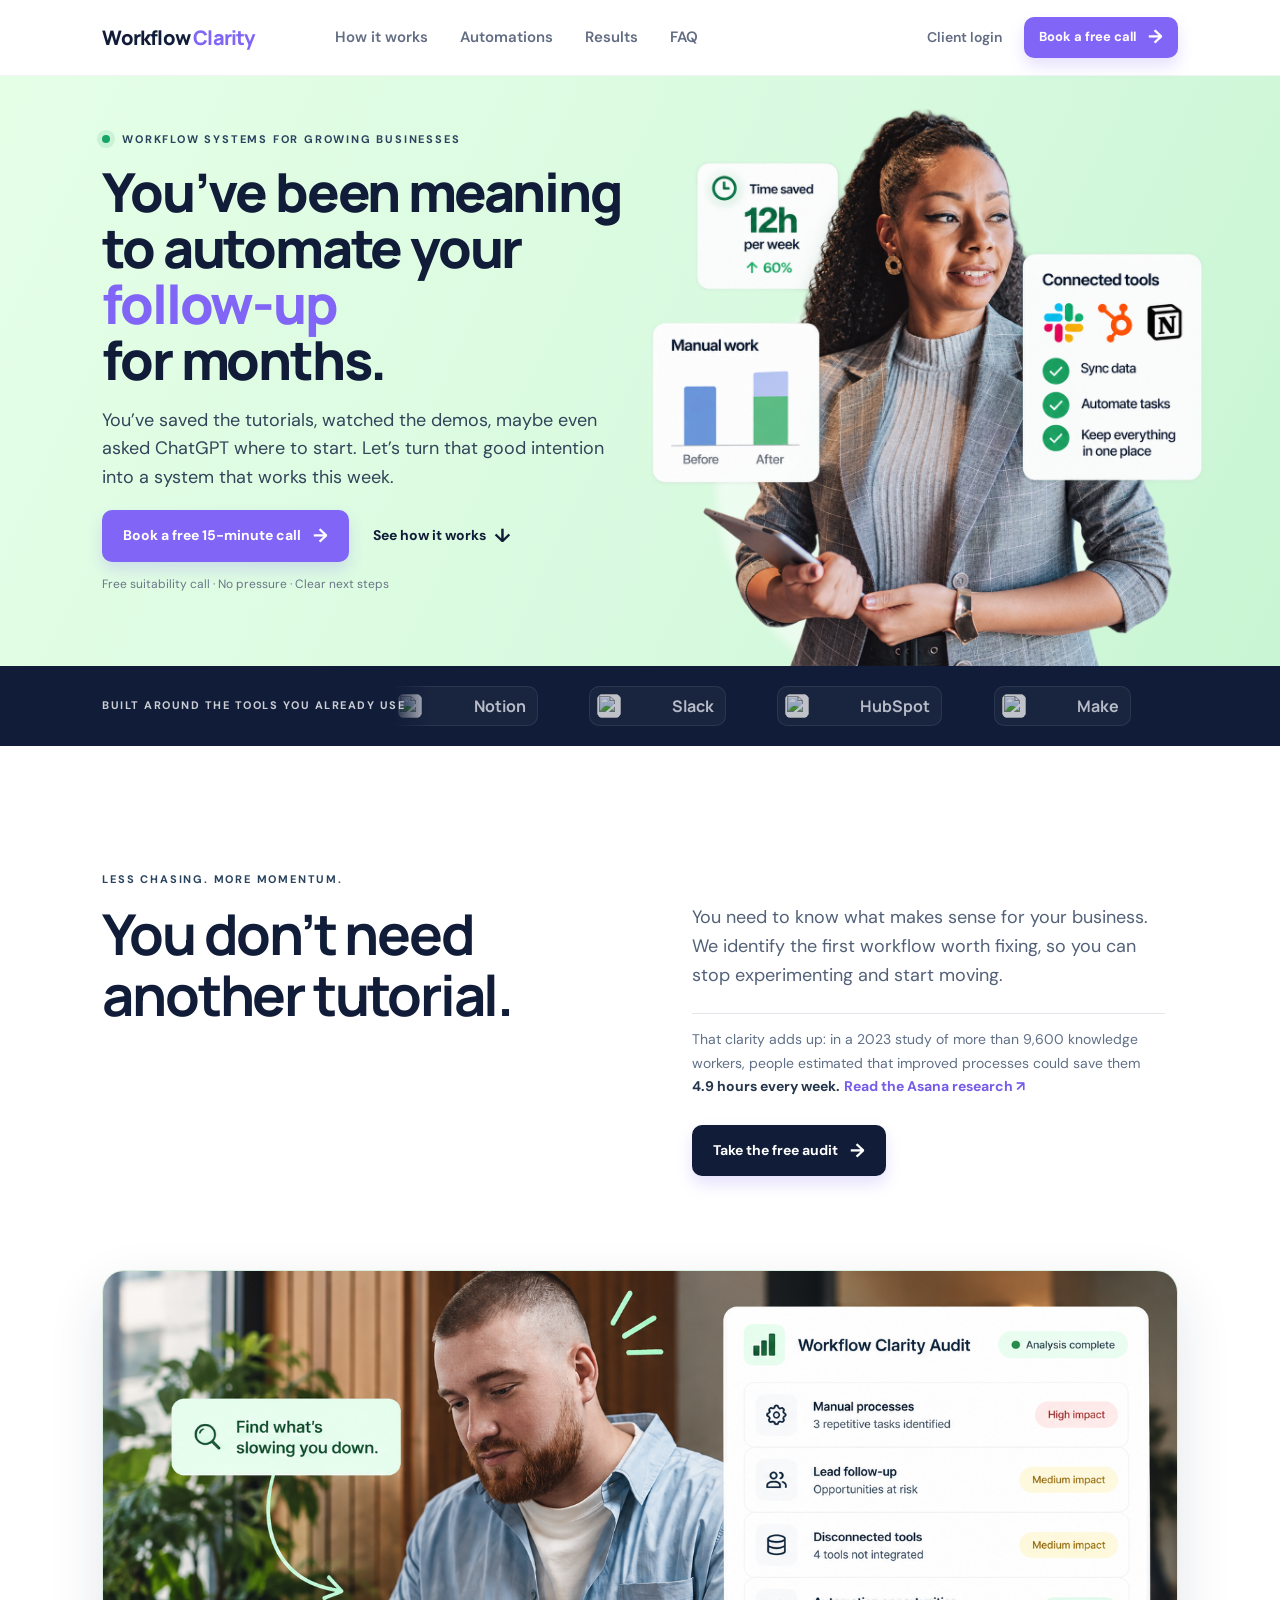
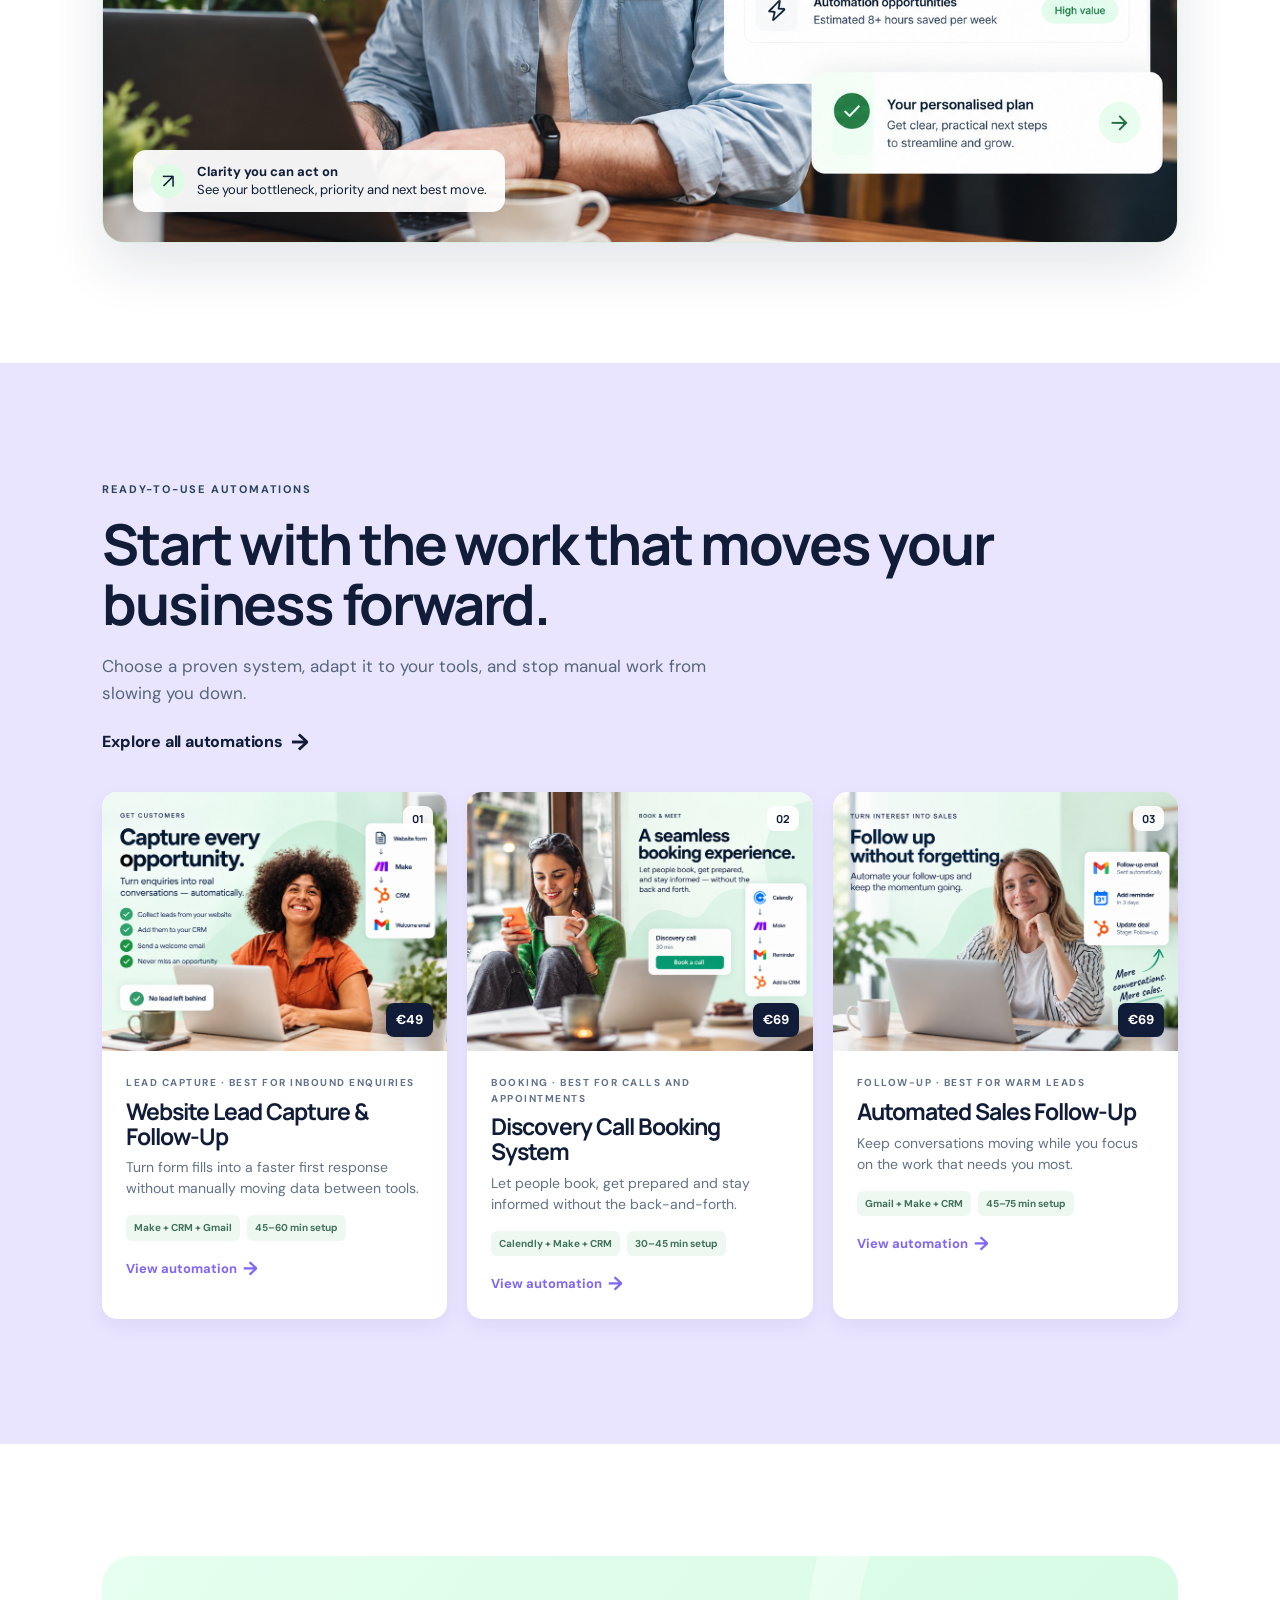
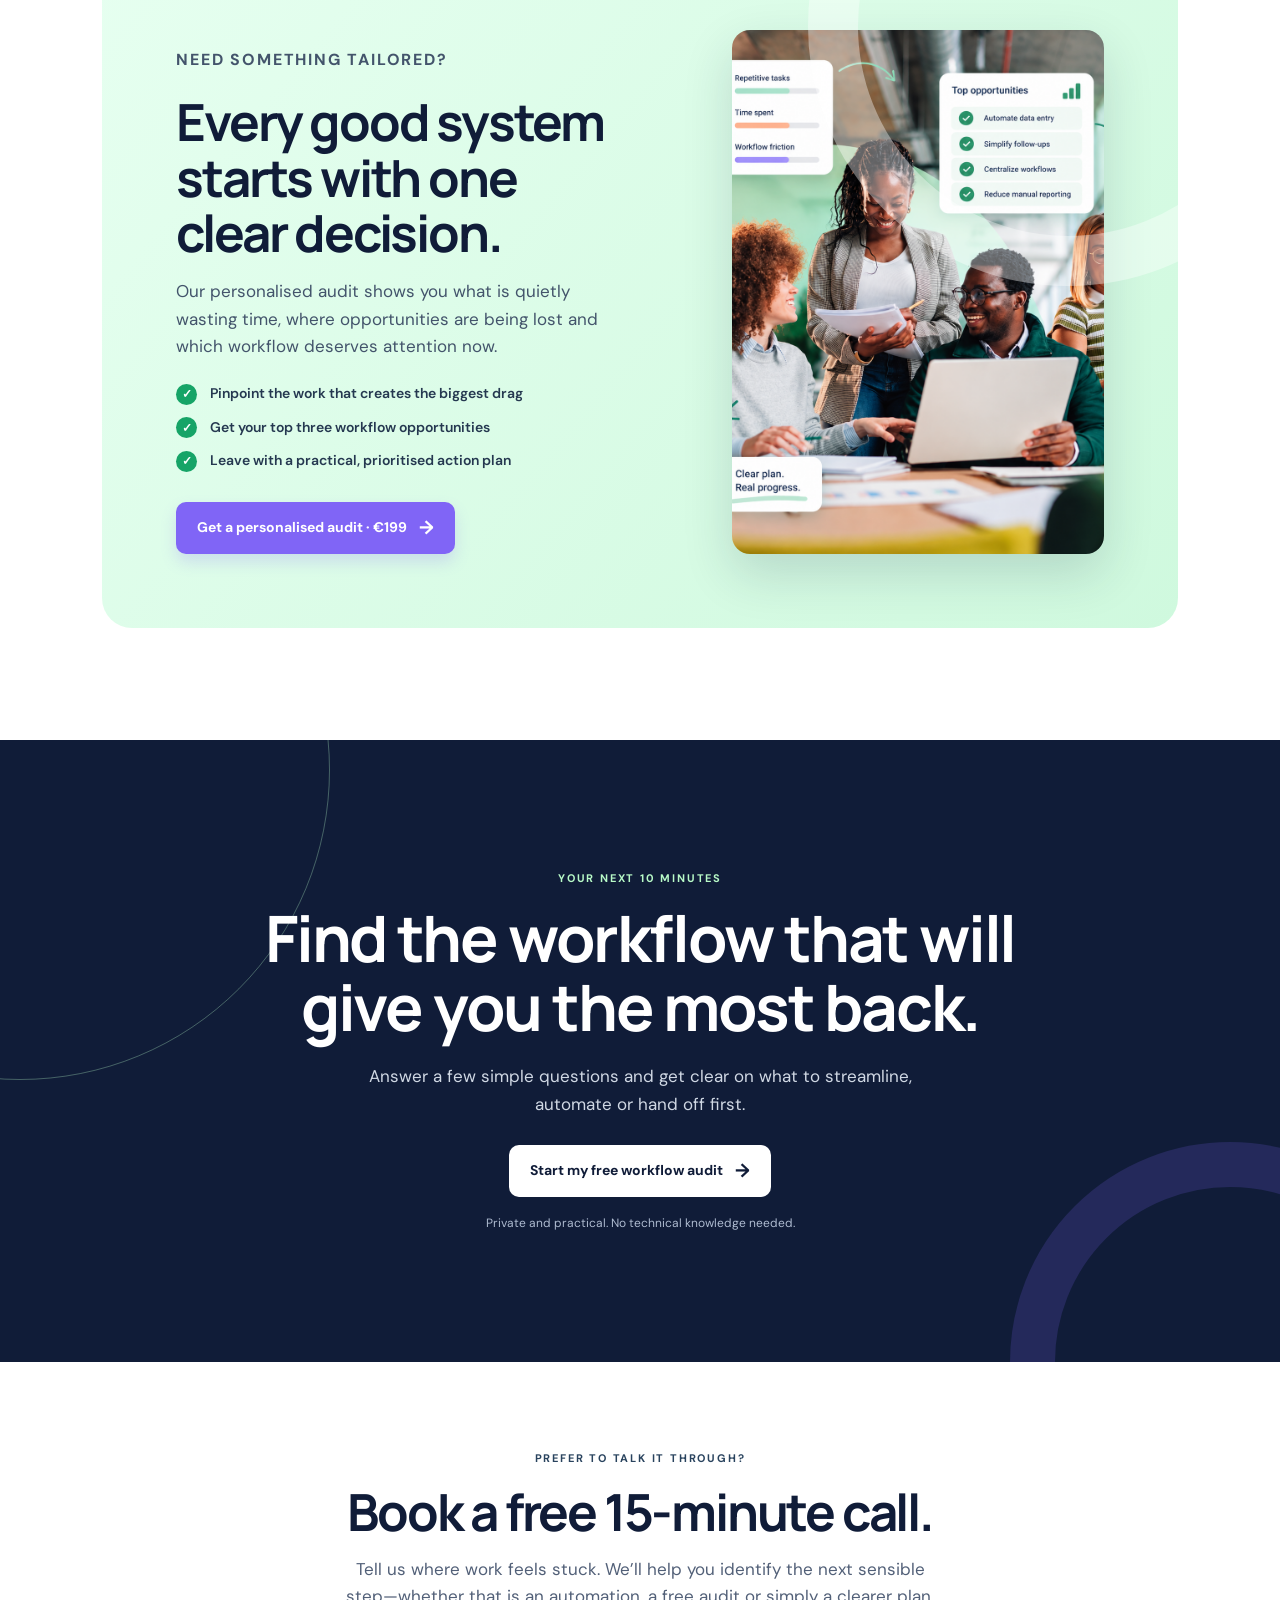
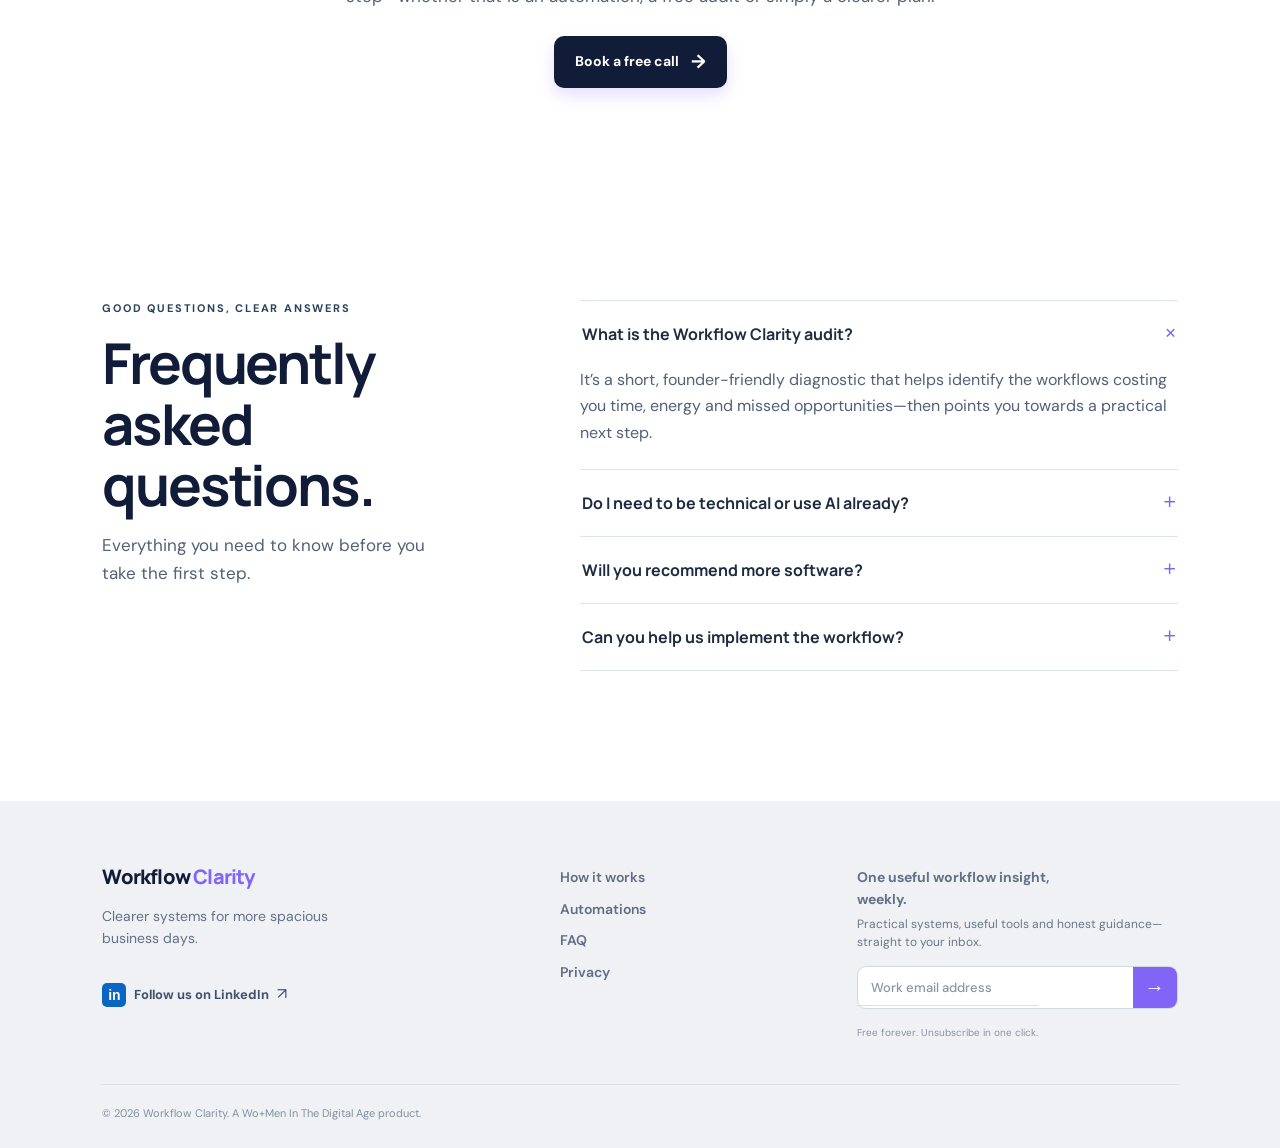
==== commit 7ea86a6c: "Lead homepage with free call CTA" ====
--- a/index.html
+++ b/index.html
@@ -17,7 +17,7 @@
       <nav id="site-nav" class="site-nav" aria-label="Main navigation">
         <a href="#how-it-works">How it works</a><a href="#automations">Automations</a><a href="#results">Results</a><a href="#faq">FAQ</a>
       </nav>
-      <div class="header-actions"><a class="login" href="client-login.html">Client login</a><a class="button button-small" href="#audit">Take the audit <span>→</span></a></div>
+      <div class="header-actions"><a class="login" href="client-login.html">Client login</a><a class="button button-small" href="https://calendly.com/marguerite-workflow-clarity" target="_blank" rel="noreferrer">Book a free call <span>→</span></a></div>
     </header>
 
     <main id="top">
@@ -26,8 +26,8 @@
           <p class="eyebrow"><span class="status-dot"></span> Workflow systems for growing businesses</p>
           <h1>You’ve been meaning to automate your <em id="rotating-word">follow-up</em> for months.</h1>
           <p class="hero-intro">You’ve saved the tutorials, watched the demos, maybe even asked ChatGPT where to start. Let’s turn that good intention into a system that works this week.</p>
-          <div class="hero-actions"><a class="button" href="#audit">Try Us For Free <span>→</span></a><a class="text-link" href="#how-it-works">See how it works <span>↓</span></a></div>
-          <p class="fine-print">Free workflow audit · No pressure · Clear next steps</p>
+          <div class="hero-actions"><a class="button" href="https://calendly.com/marguerite-workflow-clarity" target="_blank" rel="noreferrer">Book a free 15-minute call <span>→</span></a><a class="text-link" href="#how-it-works">See how it works <span>↓</span></a></div>
+          <p class="fine-print">Free suitability call · No pressure · Clear next steps</p>
         </div>
         <div class="hero-visual reveal delay-1"><div class="hero-glow"></div><img src="assets/hero-workflow.png" alt="Business owner alongside time-saving and connected-tool workflow cards" /></div>
       </section>
@@ -91,6 +91,8 @@
 
       <section id="audit" class="audit-cta section-pad"><div class="audit-cta-inner reveal"><p class="eyebrow">Your next 10 minutes</p><h2>Find the workflow that will give you the most back.</h2><p>Answer a few simple questions and get clear on what to streamline, automate or hand off first.</p><a class="button button-light" href="audit.html">Start my free workflow audit <span>→</span></a><small>Private and practical. No technical knowledge needed.</small></div><div class="audit-orbit orbit-one"></div><div class="audit-orbit orbit-two"></div></section>
 
+      <section class="talk-cta section-pad"><div class="talk-cta-inner reveal"><p class="eyebrow">Prefer to talk it through?</p><h2>Book a free 15-minute call.</h2><p>Tell us where work feels stuck. We’ll help you identify the next sensible step—whether that is an automation, a free audit or simply a clearer plan.</p><a class="button button-dark" href="https://calendly.com/marguerite-workflow-clarity" target="_blank" rel="noreferrer">Book a free call <span>→</span></a></div></section>
+
       <section id="faq" class="faq section-pad"><div class="faq-heading reveal"><p class="eyebrow">Good questions, clear answers</p><h2>Frequently asked questions.</h2><p>Everything you need to know before you take the first step.</p></div><div class="faq-list reveal delay-1"><details open><summary>What is the Workflow Clarity audit?<span>+</span></summary><p>It’s a short, founder-friendly diagnostic that helps identify the workflows costing you time, energy and missed opportunities—then points you towards a practical next step.</p></details><details><summary>Do I need to be technical or use AI already?<span>+</span></summary><p>No. The audit is built for business owners who want better systems, whether you use a full tech stack or mostly work from a notebook and inbox.</p></details><details><summary>Will you recommend more software?<span>+</span></summary><p>Only if it earns its place. The goal is to simplify the way work moves through your business, not add another subscription to manage.</p></details><details><summary>Can you help us implement the workflow?<span>+</span></summary><p>Yes. Once you know what matters most, you can use a practical action plan or bring the system to life with done-for-you support.</p></details></div></section>
     </main>
 
--- a/styles.css
+++ b/styles.css
@@ -63,3 +63,6 @@
 /* Client workspace dashboard */
 .dashboard-page{display:grid;min-height:100vh;grid-template-columns:268px minmax(0,1fr);background:#f7f9fb}.dashboard-sidebar{position:fixed;inset:0 auto 0 0;display:flex;flex-direction:column;width:268px;padding:32px 22px 24px;background:#fff;border-right:1px solid #e7ebf0}.dashboard-sidebar .brand{padding:0 10px;font-size:19px}.workspace-label{display:flex;align-items:center;gap:10px;margin:43px 0 23px;padding:12px 10px;border-radius:11px;background:#f6f7fb}.workspace-label p{display:grid;gap:1px;margin:0}.workspace-label strong{font:700 12px 'Manrope',sans-serif}.workspace-label small{color:#8390a2;font-size:10px}.workspace-avatar{display:grid;place-items:center;flex:0 0 31px;width:31px;height:31px;border-radius:10px;background:#dffbe5;color:#157f50;font-size:10px;font-weight:800}.workspace-switch{margin-left:auto;color:#8592a4}.dashboard-nav{display:grid;gap:4px}.dashboard-nav a{display:flex;align-items:center;gap:12px;padding:11px 10px;border-radius:9px;color:#66758a;text-decoration:none;font-size:13px;font-weight:700}.dashboard-nav a span{display:grid;place-items:center;width:20px;color:#748197;font-size:17px}.dashboard-nav a:hover{background:#f5f4ff;color:#7258e7}.dashboard-nav a.active{background:#f0eeff;color:#6952dd}.dashboard-nav a.active span{color:#6952dd}.sidebar-help{display:grid;grid-template-columns:31px 1fr;gap:10px;margin-top:auto;padding:16px 13px;border-radius:13px;background:#101c38;color:#fff}.sidebar-help>span{display:grid;place-items:center;width:28px;height:28px;border-radius:9px;background:#8065f6;font-weight:800}.sidebar-help p{display:grid;gap:4px;margin:0}.sidebar-help strong{font:700 11px 'Manrope',sans-serif}.sidebar-help small{color:#b9c4d4;font-size:10px;line-height:1.45}.sidebar-help a{grid-column:2;color:#cbbfff;text-decoration:none;font-size:11px;font-weight:700}.sidebar-back{margin:22px 10px 0;color:#8290a2;text-decoration:none;font-size:11px;font-weight:700}.dashboard-main{min-width:0;margin-left:268px;padding:44px clamp(28px,5vw,86px) 58px}.dashboard-header{display:flex;align-items:center;justify-content:space-between;margin-bottom:34px}.dashboard-date{margin:0 0 4px;color:#8491a2;font-size:12px;font-weight:600}.dashboard-header h1{font-size:clamp(27px,3vw,40px);letter-spacing:-1.5px}.dashboard-account{display:flex;align-items:center;gap:13px}.notification-button{position:relative;width:35px;height:35px;border:1px solid #e4e9ee;border-radius:10px;background:#fff;color:#53627a;font-size:19px}.notification-button i{position:absolute;top:8px;right:8px;width:6px;height:6px;border-radius:50%;background:#8065f6}.dashboard-hero{display:grid;grid-template-columns:minmax(0,1.25fr) minmax(285px,.75fr);gap:40px;align-items:center;padding:42px 46px;border-radius:22px;background:linear-gradient(115deg,#e4ffe9,#cff8d8);overflow:hidden}.dashboard-hero h2{max-width:630px;font-size:clamp(29px,3.2vw,45px);letter-spacing:-1.7px}.dashboard-hero h2 em{font-style:normal;color:#7258e7}.dashboard-hero>div>p:not(.eyebrow){max-width:580px;margin:17px 0 24px;color:#42556d;font-size:15px;line-height:1.6}.dashboard-hero-actions{display:flex;align-items:center;gap:21px}.hero-progress{padding:24px;border:1px solid rgba(255,255,255,.82);border-radius:17px;background:rgba(255,255,255,.72);box-shadow:0 15px 35px rgba(33,89,51,.1)}.hero-progress-top{display:flex;justify-content:space-between;color:#34445a;font-size:12px;font-weight:700}.hero-progress-top strong{color:#168751;font-size:19px}.progress-track{height:8px;margin:13px 0 13px;border-radius:99px;background:#e4e9e9;overflow:hidden}.progress-track i{display:block;width:40%;height:100%;border-radius:inherit;background:#22ad6c}.progress-points{display:flex;justify-content:space-between;align-items:center;position:relative;margin-bottom:17px}.progress-points:before{content:"";position:absolute;top:50%;right:12px;left:12px;height:1px;background:#dce4e1}.progress-points span{position:relative;z-index:1;display:grid;place-items:center;width:23px;height:23px;border:1px solid #d5dedb;border-radius:50%;background:#fff;color:#8b9a9e;font-size:10px;font-weight:800}.progress-points span.done{border-color:#1daa69;background:#1daa69;color:#fff}.progress-points span.current{border-color:#8065f6;color:#765ce8;box-shadow:0 0 0 4px rgba(128,101,246,.12)}.hero-progress p{margin:0;color:#57677b;font-size:12px;line-height:1.5}.hero-progress p strong{color:#26384d}.dashboard-stats{display:grid;grid-template-columns:repeat(3,1fr);gap:14px;margin:19px 0 43px}.dashboard-stats article{position:relative;padding:19px 20px 17px;border:1px solid #e4e9ee;border-radius:14px;background:#fff}.stat-icon{display:grid;place-items:center;width:31px;height:31px;margin-bottom:13px;border-radius:9px;background:#edeaff;color:#7158e7;font-weight:800}.stat-icon.mint{background:#e0fae8;color:#129057}.stat-icon.violet{background:#f5eeff;color:#8065f6}.dashboard-stats p{margin:0 0 4px;color:#8592a2;font-size:10px;font-weight:700;text-transform:uppercase;letter-spacing:.7px}.dashboard-stats strong{display:block;color:#26384d;font:700 15px 'Manrope',sans-serif}.dashboard-stats small{display:block;margin-top:5px;color:#8190a3;font-size:11px}.dashboard-stats a{display:block;margin-top:8px;color:#7258e7;text-decoration:none;font-size:11px;font-weight:700}.dashboard-grid{display:grid;grid-template-columns:minmax(0,1.3fr) minmax(260px,.7fr);gap:18px}.plan-card,.next-card{padding:28px;border:1px solid #e4e9ee;border-radius:17px;background:#fff}.card-heading{display:flex;justify-content:space-between;align-items:flex-end;gap:22px}.card-heading h2{font-size:23px;letter-spacing:-.9px}.card-heading a{color:#7058e5;text-decoration:none;font-size:12px;font-weight:700;white-space:nowrap}.plan-list{display:grid;gap:0;margin:25px 0 0;padding:0;list-style:none}.plan-list li{display:grid;grid-template-columns:31px 1fr auto;gap:12px;align-items:center;padding:14px 0;border-top:1px solid #edf0f3}.plan-list li>span{display:grid;place-items:center;width:27px;height:27px;border:1px solid #dce4e7;border-radius:50%;color:#8491a2;font-size:10px;font-weight:800}.plan-list li.complete>span{border-color:#23a968;background:#23a968;color:#fff}.plan-list li.current{margin:0 -10px;padding:14px 10px;border:1px solid #ded8ff;border-radius:11px;background:#f7f5ff}.plan-list li.current>span{border-color:#8065f6;background:#8065f6;color:#fff}.plan-list strong{display:block;color:#2b3c52;font-size:13px}.plan-list small{display:block;margin-top:2px;color:#8491a2;font-size:11px}.plan-list em{color:#1c9a5d;font-size:10px;font-style:normal;font-weight:700}.plan-list a{color:#7258e7;text-decoration:none;font-size:11px;font-weight:700}.next-card{display:flex;flex-direction:column;background:#101c38;color:#fff}.next-card-icon{display:grid;place-items:center;width:35px;height:35px;margin-bottom:25px;border-radius:10px;background:#8065f6;color:#fff}.next-card .eyebrow{color:#b9aaff}.next-card h2{font-size:28px;letter-spacing:-1.2px}.next-card>p:not(.eyebrow){margin:14px 0 22px;color:#c3cddd;font-size:13px;line-height:1.6}.next-card .text-link{margin-top:auto;color:#fff}.resources-section{margin-top:46px}.resources-section .card-heading{margin-bottom:19px}.resource-grid{display:grid;grid-template-columns:repeat(3,1fr);gap:14px}.resource-card{display:flex;gap:13px;align-items:flex-start;padding:18px;border:1px solid #e4e9ee;border-radius:14px;background:#fff;color:inherit;text-decoration:none;transition:transform .2s,box-shadow .2s}.resource-card:hover{transform:translateY(-3px);box-shadow:0 12px 26px rgba(25,44,75,.08)}.resource-icon{display:grid;place-items:center;flex:0 0 34px;width:34px;height:34px;border-radius:9px;font-size:15px;font-weight:800}.mint-bg{background:#def9e6;color:#148b55}.violet-bg{background:#eeeaff;color:#7058e5}.peach-bg{background:#fff0e8;color:#e57643}.resource-card div{min-width:0}.resource-card small{color:#8491a2;font-size:8px;font-weight:800;letter-spacing:.9px}.resource-card strong{display:block;margin-top:3px;color:#2a3b50;font:700 12px 'Manrope',sans-serif}.resource-card p{margin:5px 0 0;color:#7d8b9d;font-size:10px;line-height:1.45}.resource-card>b{margin-left:auto;color:#8065f6}.dashboard-footer-note{display:flex;align-items:center;justify-content:space-between;gap:25px;margin-top:42px;padding:24px 27px;border-radius:16px;background:#edeaff}.dashboard-footer-note>div{display:flex;align-items:center;gap:12px}.dashboard-footer-note>div>span{display:grid;place-items:center;width:32px;height:32px;border-radius:10px;background:#8065f6;color:#fff}.dashboard-footer-note p{margin:0;color:#52627a;font-size:13px}.dashboard-footer-note p strong{color:#293a50}.dashboard-footer-note .button{background:#101c38}
 @media(max-width:700px){.dashboard-page{grid-template-columns:1fr}.dashboard-sidebar{position:static;width:auto;min-height:auto;display:grid;grid-template-columns:1fr;padding:18px 22px}.workspace-label,.sidebar-help,.sidebar-back{display:none}.dashboard-sidebar .brand{padding:0}.dashboard-nav{display:flex;gap:3px;overflow:auto;margin-top:17px}.dashboard-nav a{white-space:nowrap}.dashboard-main{margin-left:0;padding:30px 20px 45px}.dashboard-header{margin-bottom:24px}.dashboard-header h1{font-size:29px}.dashboard-hero{grid-template-columns:1fr;gap:25px;padding:30px 24px}.dashboard-hero-actions{align-items:flex-start;flex-direction:column;gap:16px}.dashboard-stats,.resource-grid{grid-template-columns:1fr}.dashboard-stats{margin-bottom:30px}.dashboard-grid{grid-template-columns:1fr}.next-card{min-height:240px}.plan-card,.next-card{padding:22px}.plan-list li{grid-template-columns:29px 1fr}.plan-list li em,.plan-list li a{grid-column:2}.dashboard-footer-note{align-items:flex-start;flex-direction:column;padding:22px}.dashboard-footer-note .button{width:100%}}
+
+/* Homepage conversion path: call is the high-intent route; audit remains the self-serve route. */
+.talk-cta{padding-top:88px;padding-bottom:92px;background:#fff;text-align:center}.talk-cta-inner{max-width:690px;margin:0 auto}.talk-cta h2{font-size:clamp(34px,4vw,54px)}.talk-cta p:not(.eyebrow){max-width:595px;margin:17px auto 26px;color:var(--muted);font-size:17px;line-height:1.6}
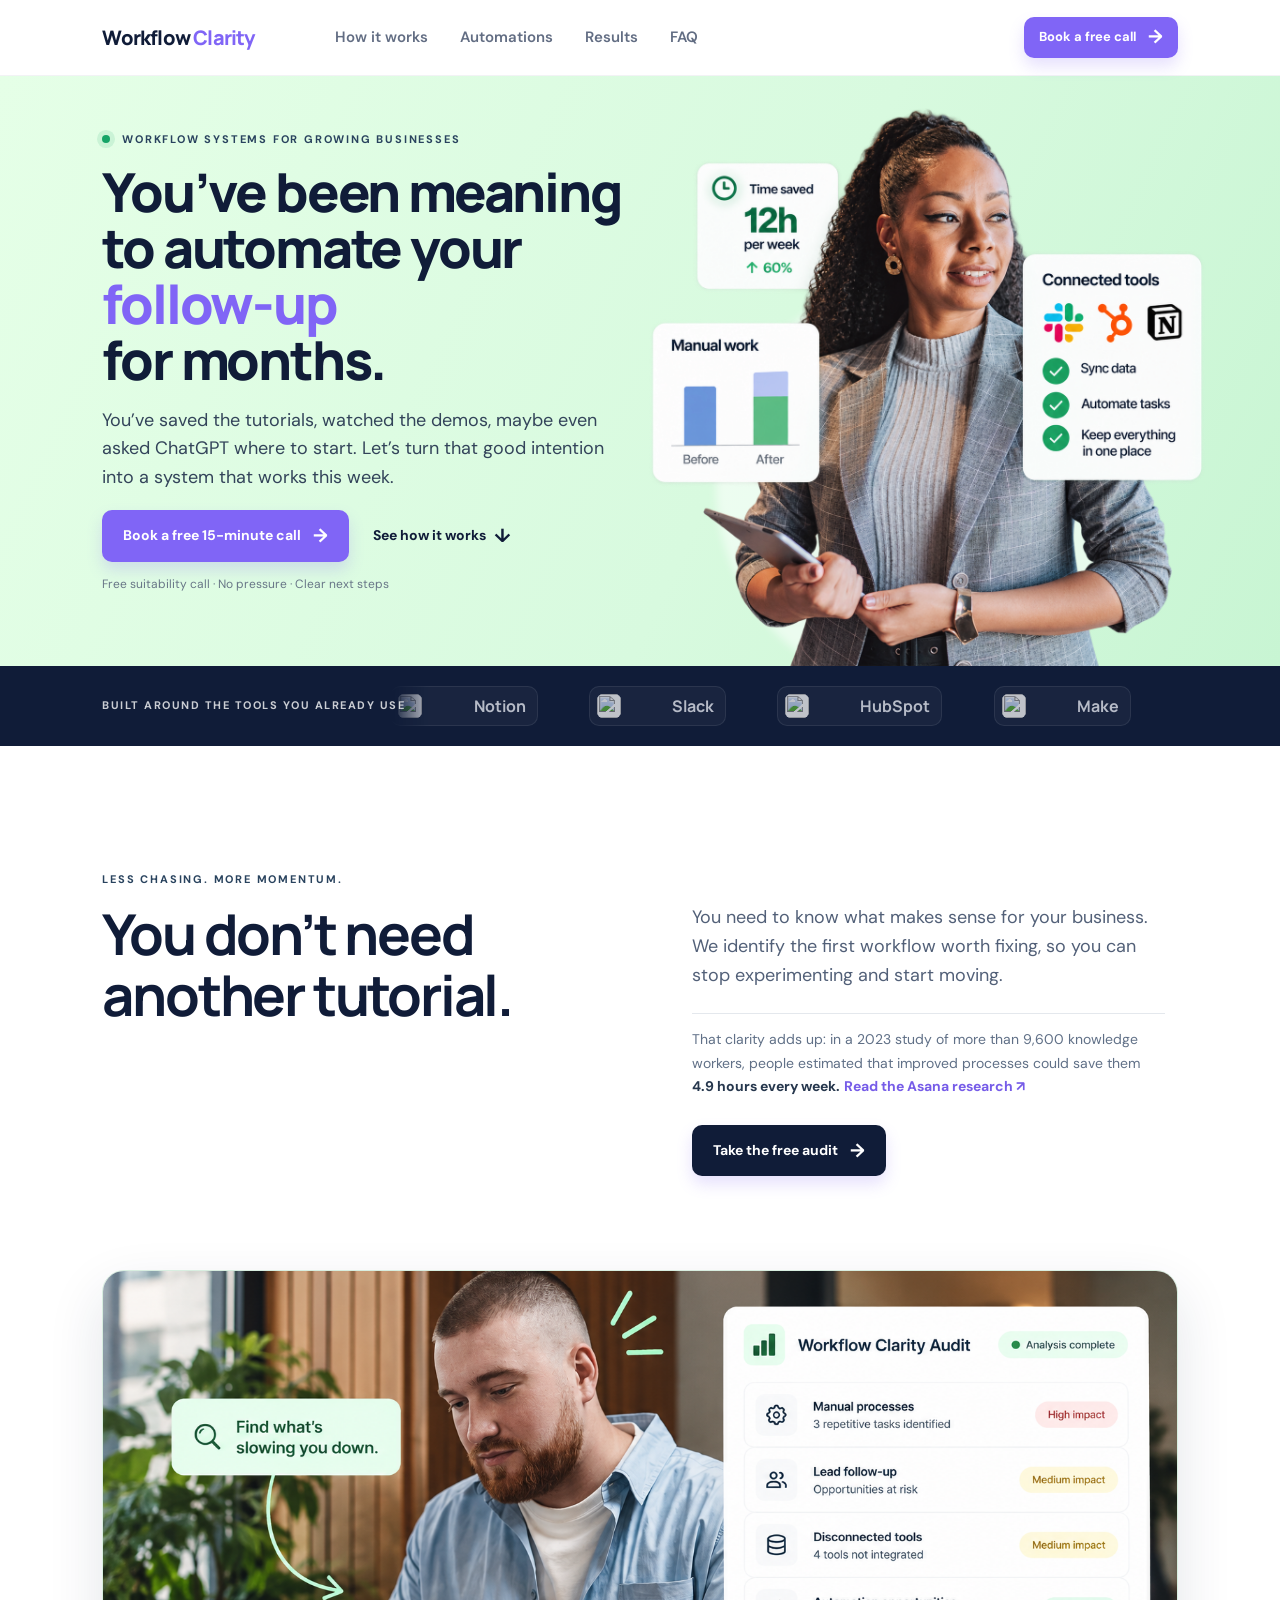
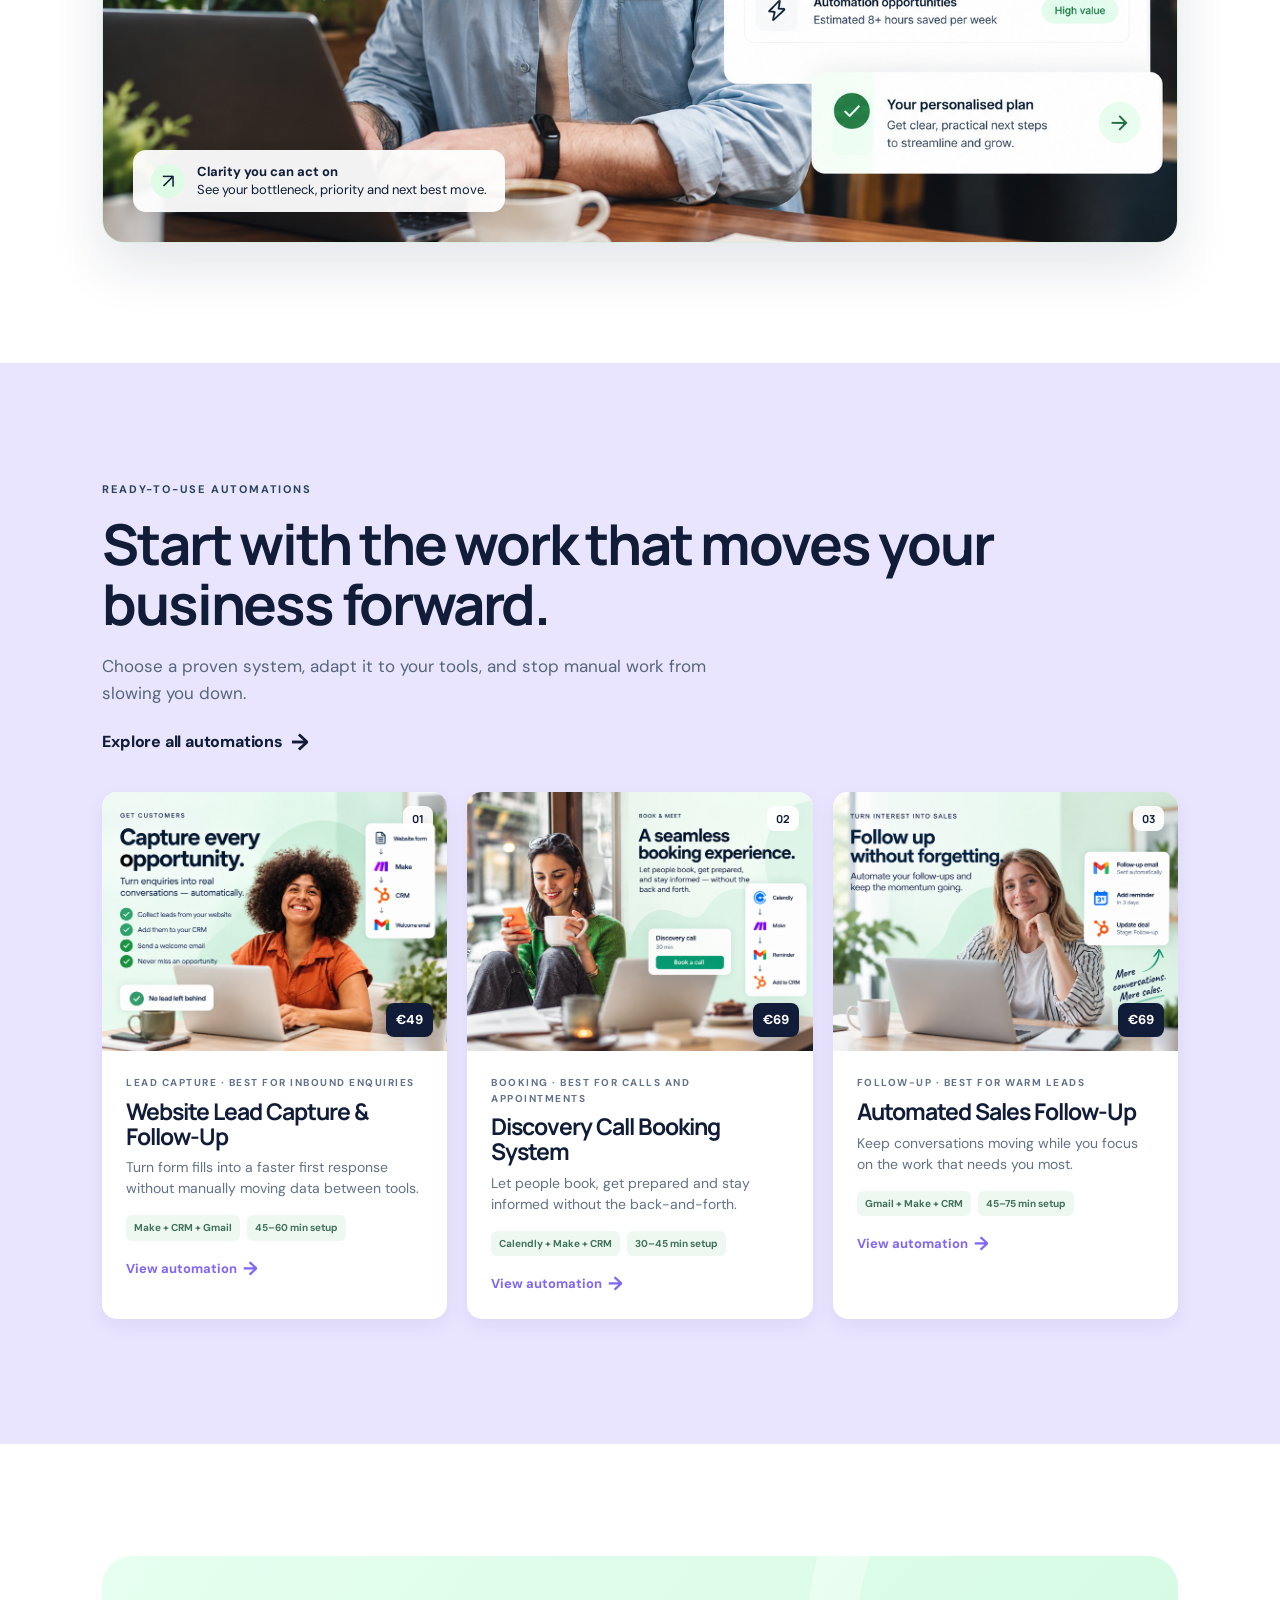
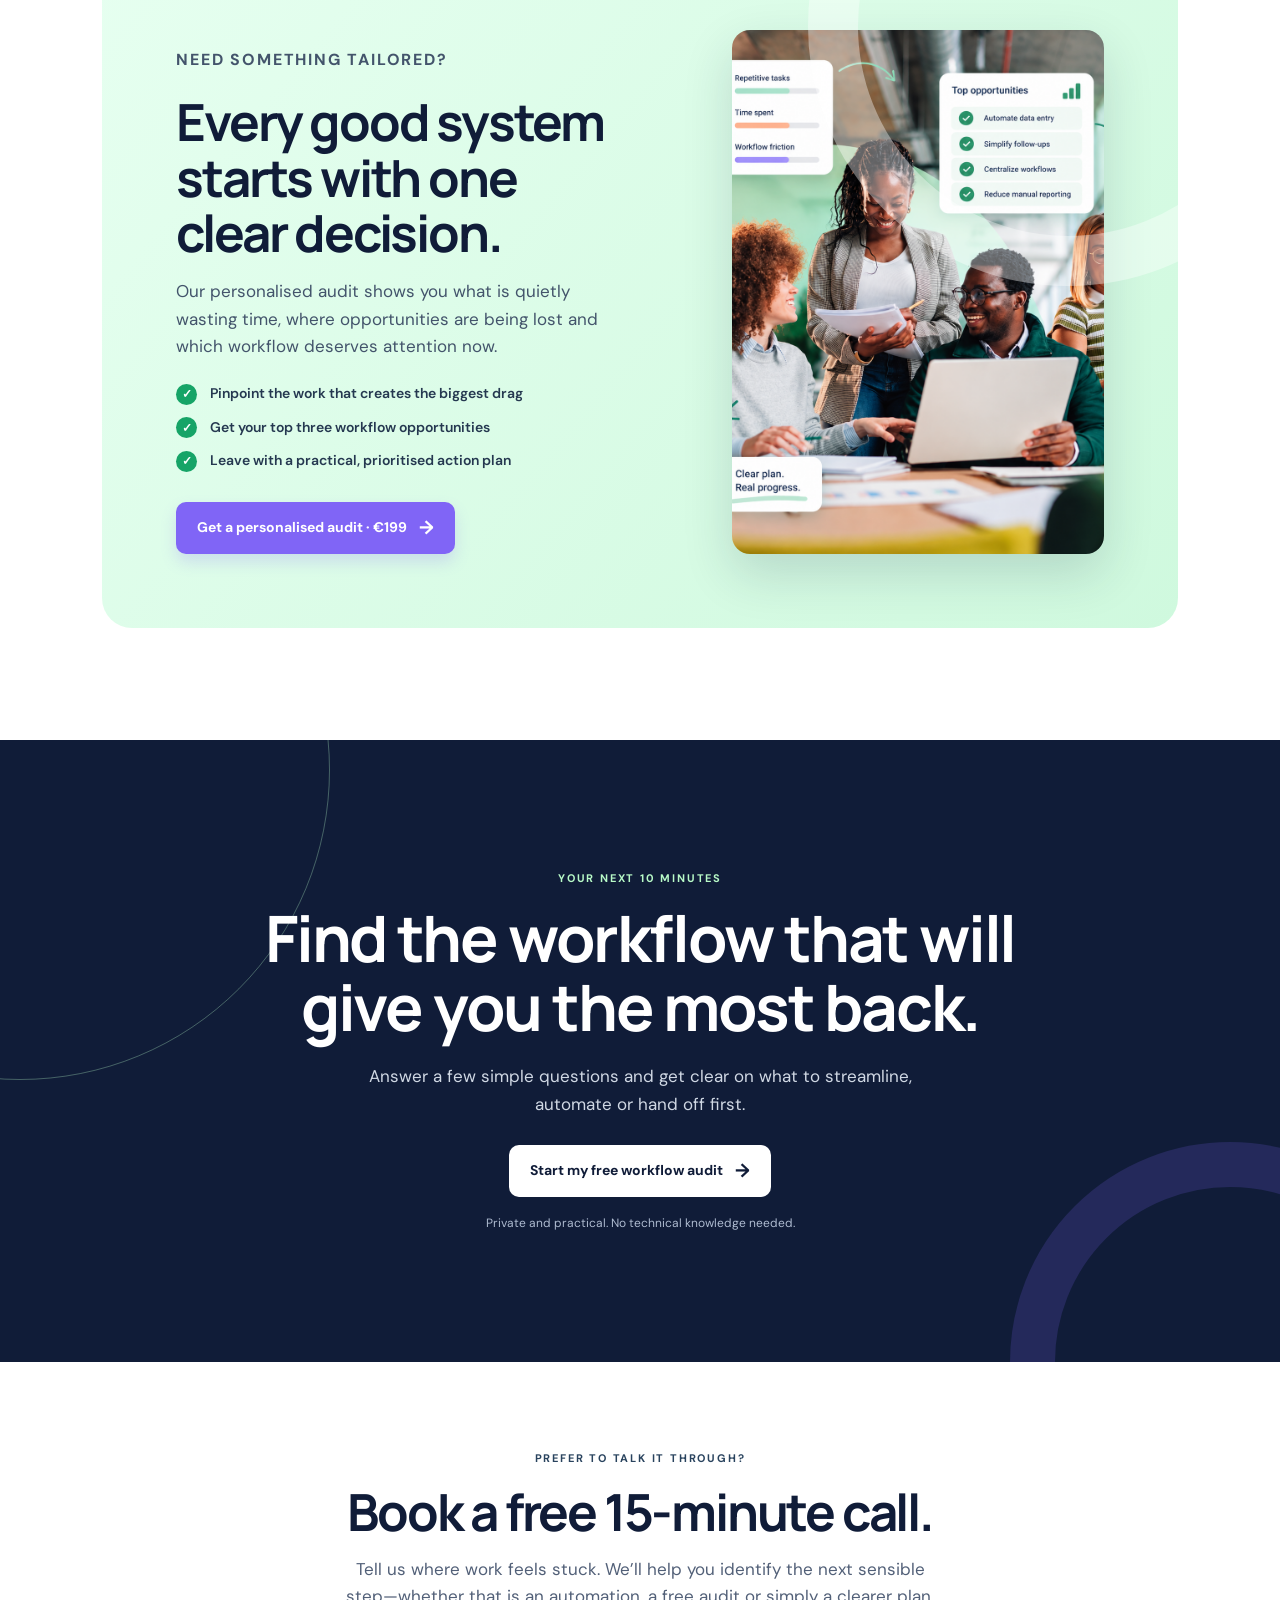
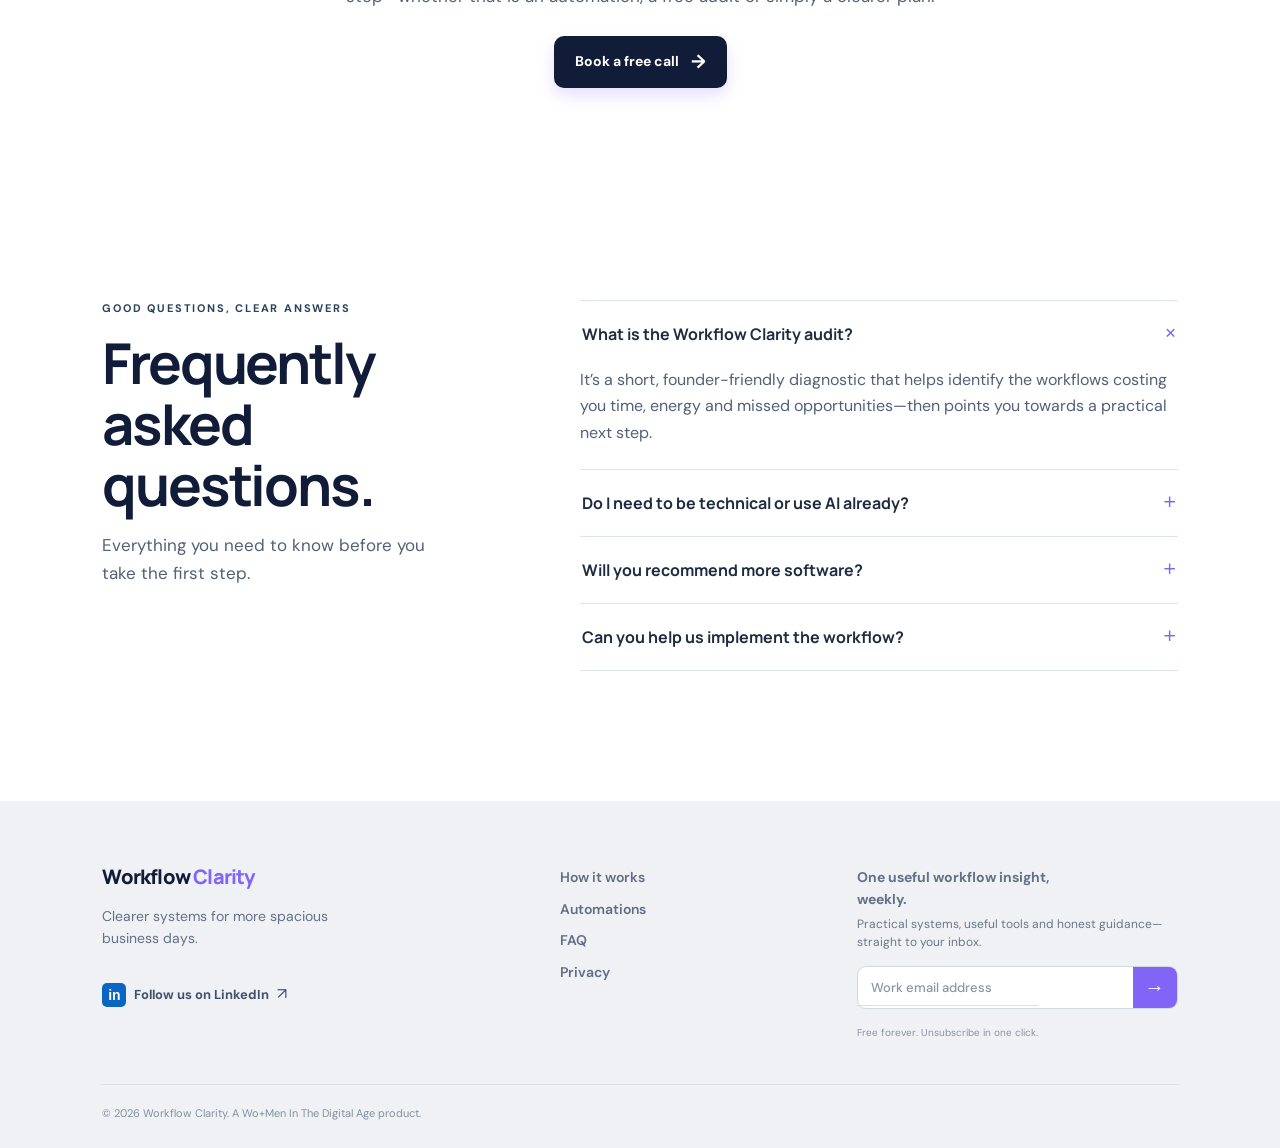
==== commit 5ae0437c: "Lead automation pages with demo calls" ====
--- a/index.html
+++ b/index.html
@@ -17,7 +17,7 @@
       <nav id="site-nav" class="site-nav" aria-label="Main navigation">
         <a href="#how-it-works">How it works</a><a href="#automations">Automations</a><a href="#results">Results</a><a href="#faq">FAQ</a>
       </nav>
-      <div class="header-actions"><a class="login" href="client-login.html">Client login</a><a class="button button-small" href="https://calendly.com/marguerite-workflow-clarity" target="_blank" rel="noreferrer">Book a free call <span>→</span></a></div>
+      <div class="header-actions"><a class="button button-small" href="https://calendly.com/marguerite-workflow-clarity" target="_blank" rel="noreferrer">Book a free call <span>→</span></a></div>
     </header>
 
     <main id="top">
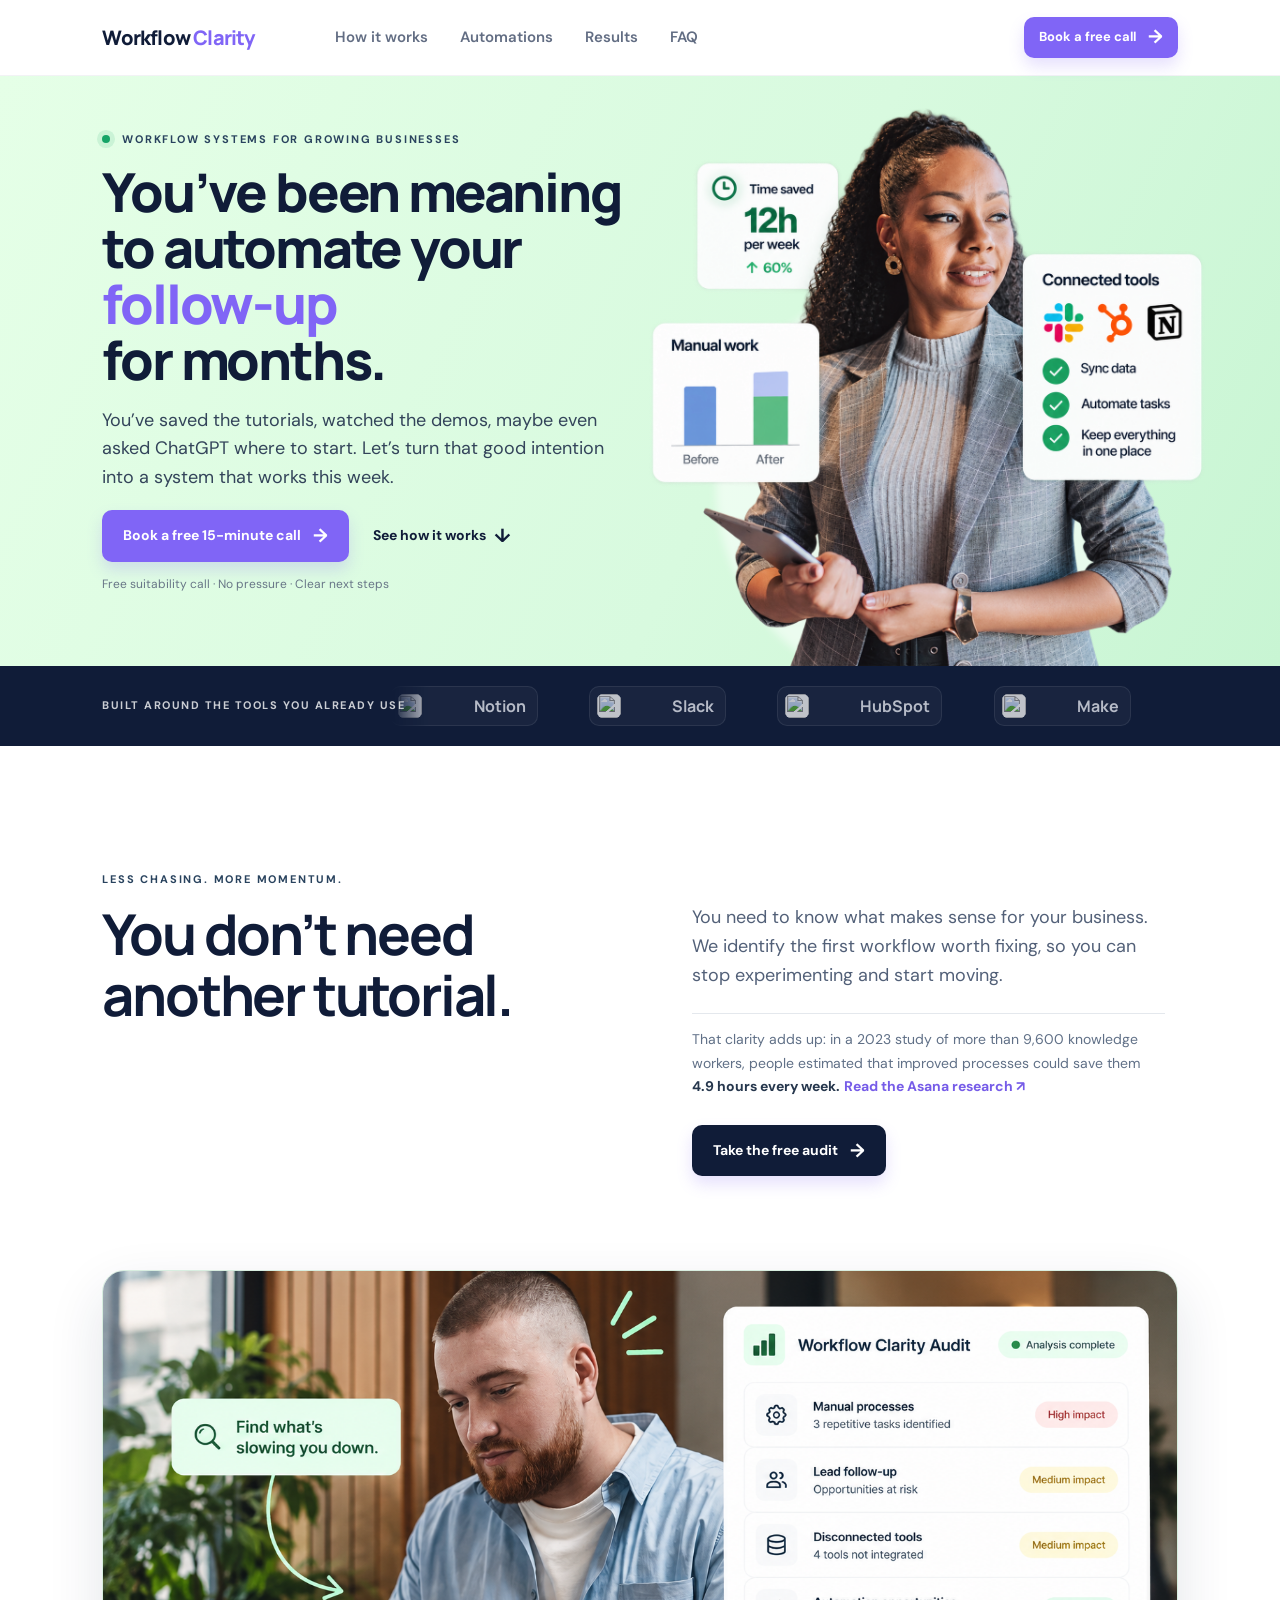
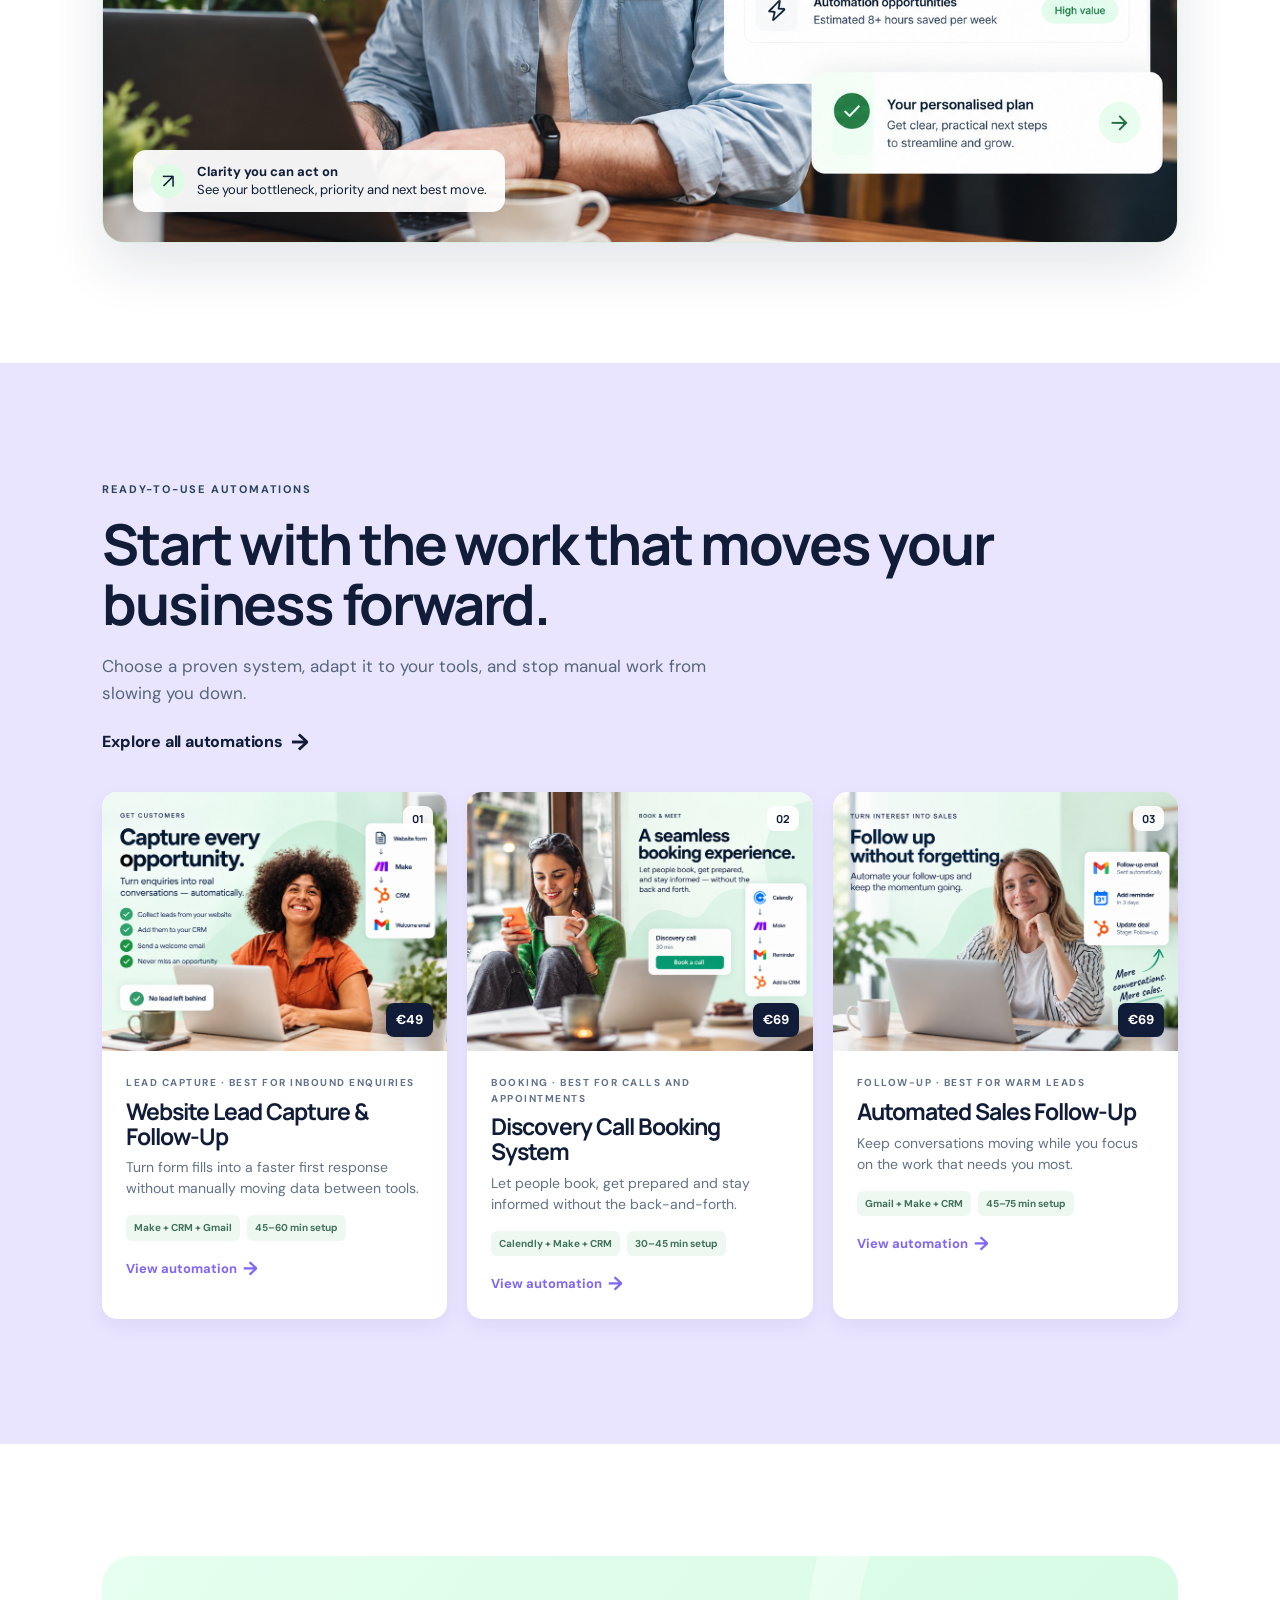
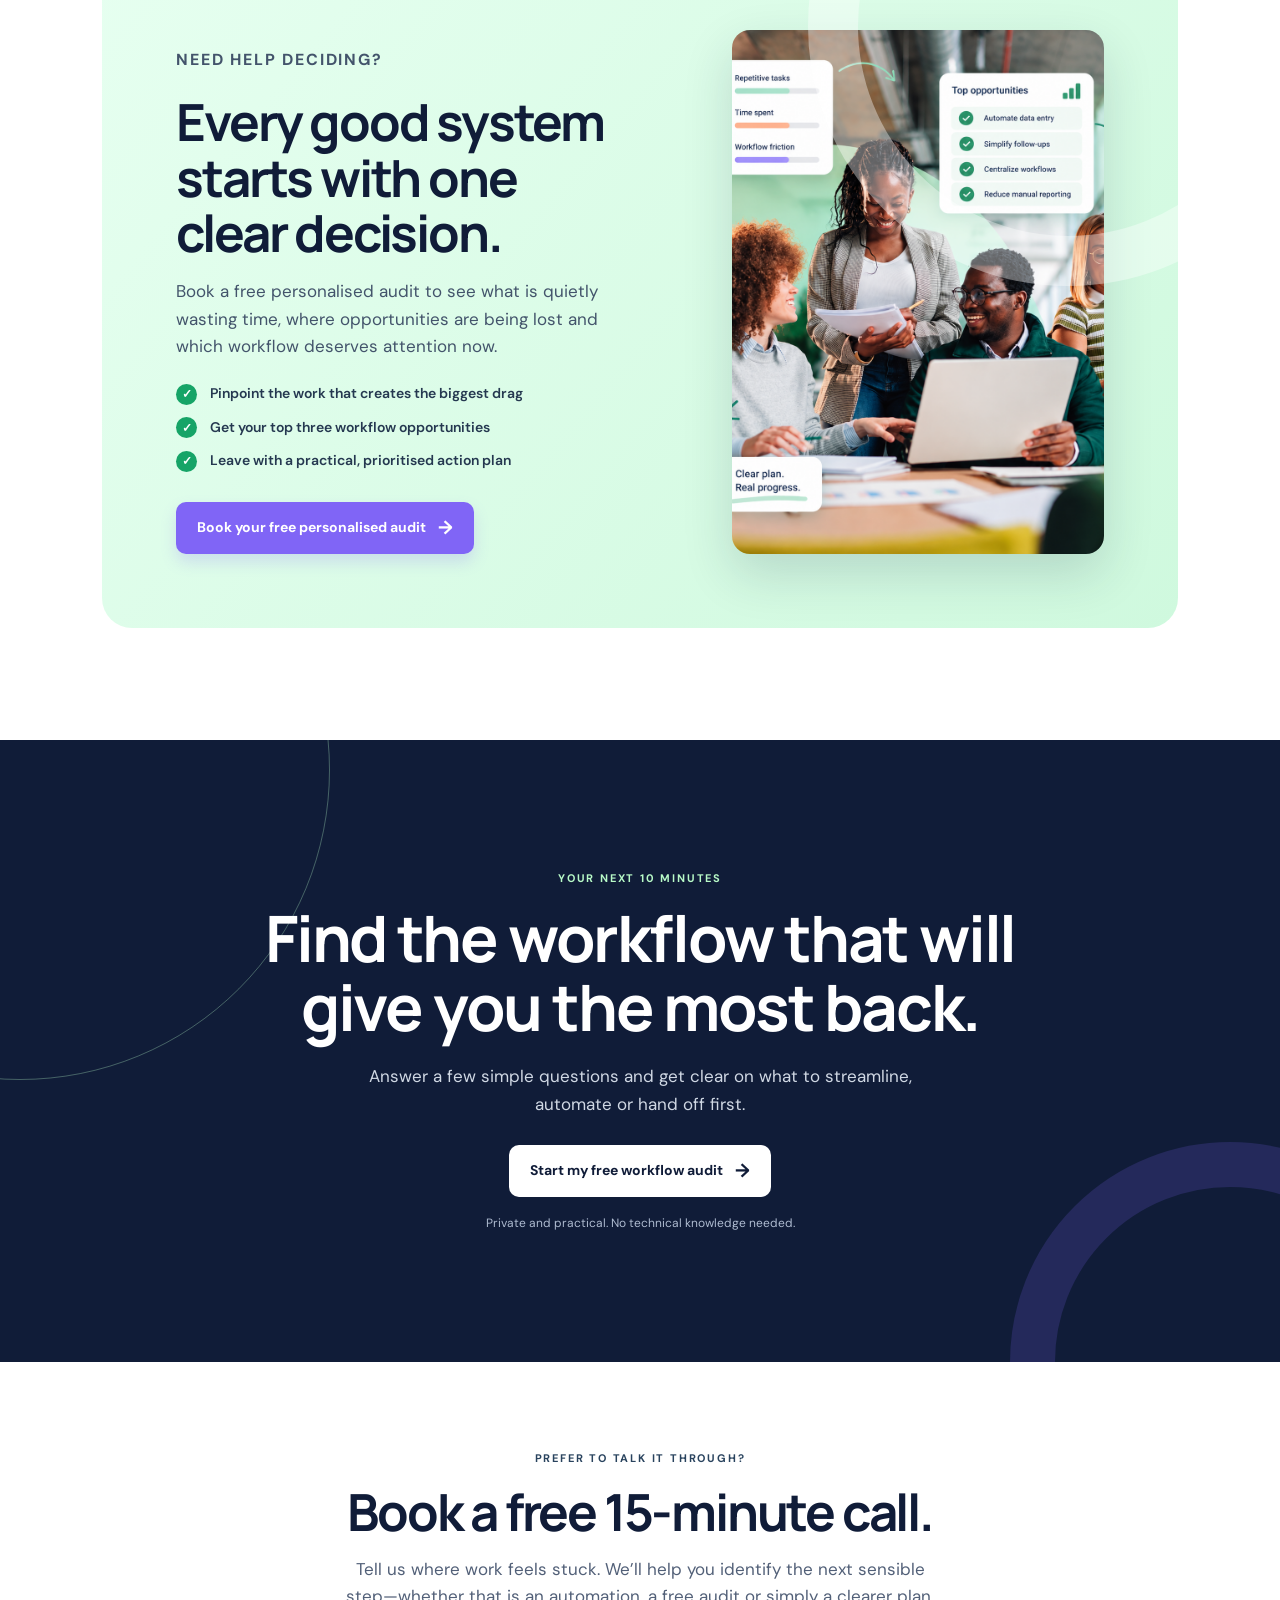
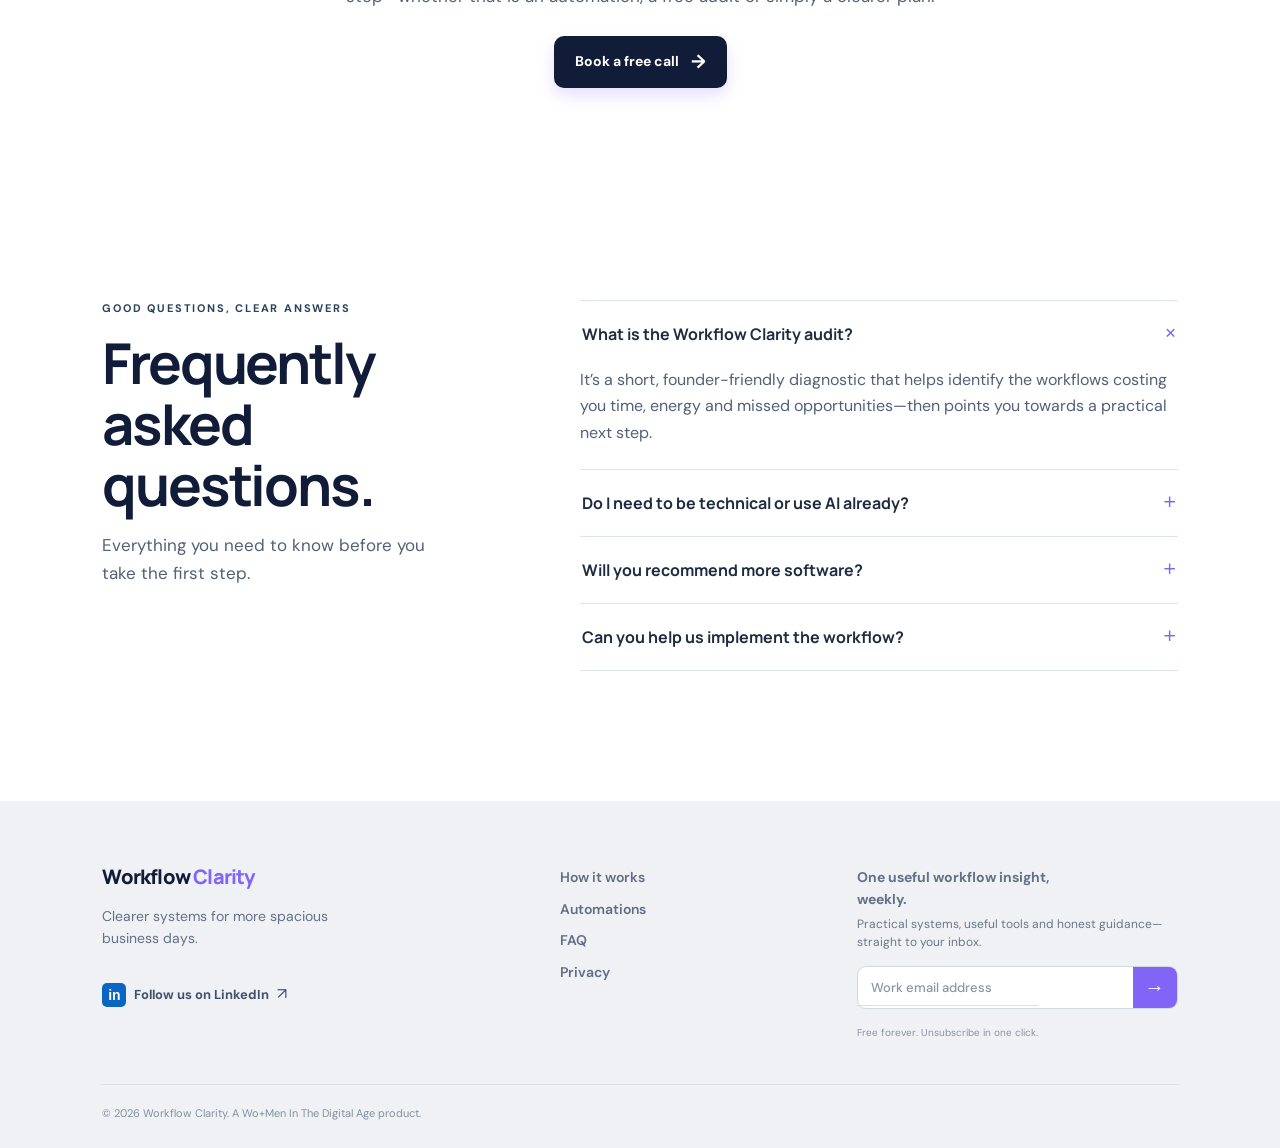
==== commit 8b071b62: "Make personalised audit free" ====
--- a/index.html
+++ b/index.html
@@ -86,7 +86,7 @@
       </section>
 
       <section id="results" class="outcomes section-pad">
-        <div class="outcome-panel reveal"><div class="outcome-copy"><p class="eyebrow">Need something tailored?</p><h2>Every good system starts with one clear decision.</h2><p>Our personalised audit shows you what is quietly wasting time, where opportunities are being lost and which workflow deserves attention now.</p><ul><li><span>✓</span> Pinpoint the work that creates the biggest drag</li><li><span>✓</span> Get your top three workflow opportunities</li><li><span>✓</span> Leave with a practical, prioritised action plan</li></ul><a class="button" href="personalised-audit.html">Get a personalised audit · €199 <span>→</span></a></div><figure class="outcome-image"><img src="assets/friction-to-flow.png" alt="Team collaborating around a laptop with workflow opportunities and connected business tools" /></figure></div>
+        <div class="outcome-panel reveal"><div class="outcome-copy"><p class="eyebrow">Need help deciding?</p><h2>Every good system starts with one clear decision.</h2><p>Book a free personalised audit to see what is quietly wasting time, where opportunities are being lost and which workflow deserves attention now.</p><ul><li><span>✓</span> Pinpoint the work that creates the biggest drag</li><li><span>✓</span> Get your top three workflow opportunities</li><li><span>✓</span> Leave with a practical, prioritised action plan</li></ul><a class="button" href="personalised-audit.html">Book your free personalised audit <span>→</span></a></div><figure class="outcome-image"><img src="assets/friction-to-flow.png" alt="Team collaborating around a laptop with workflow opportunities and connected business tools" /></figure></div>
       </section>
 
       <section id="audit" class="audit-cta section-pad"><div class="audit-cta-inner reveal"><p class="eyebrow">Your next 10 minutes</p><h2>Find the workflow that will give you the most back.</h2><p>Answer a few simple questions and get clear on what to streamline, automate or hand off first.</p><a class="button button-light" href="audit.html">Start my free workflow audit <span>→</span></a><small>Private and practical. No technical knowledge needed.</small></div><div class="audit-orbit orbit-one"></div><div class="audit-orbit orbit-two"></div></section>
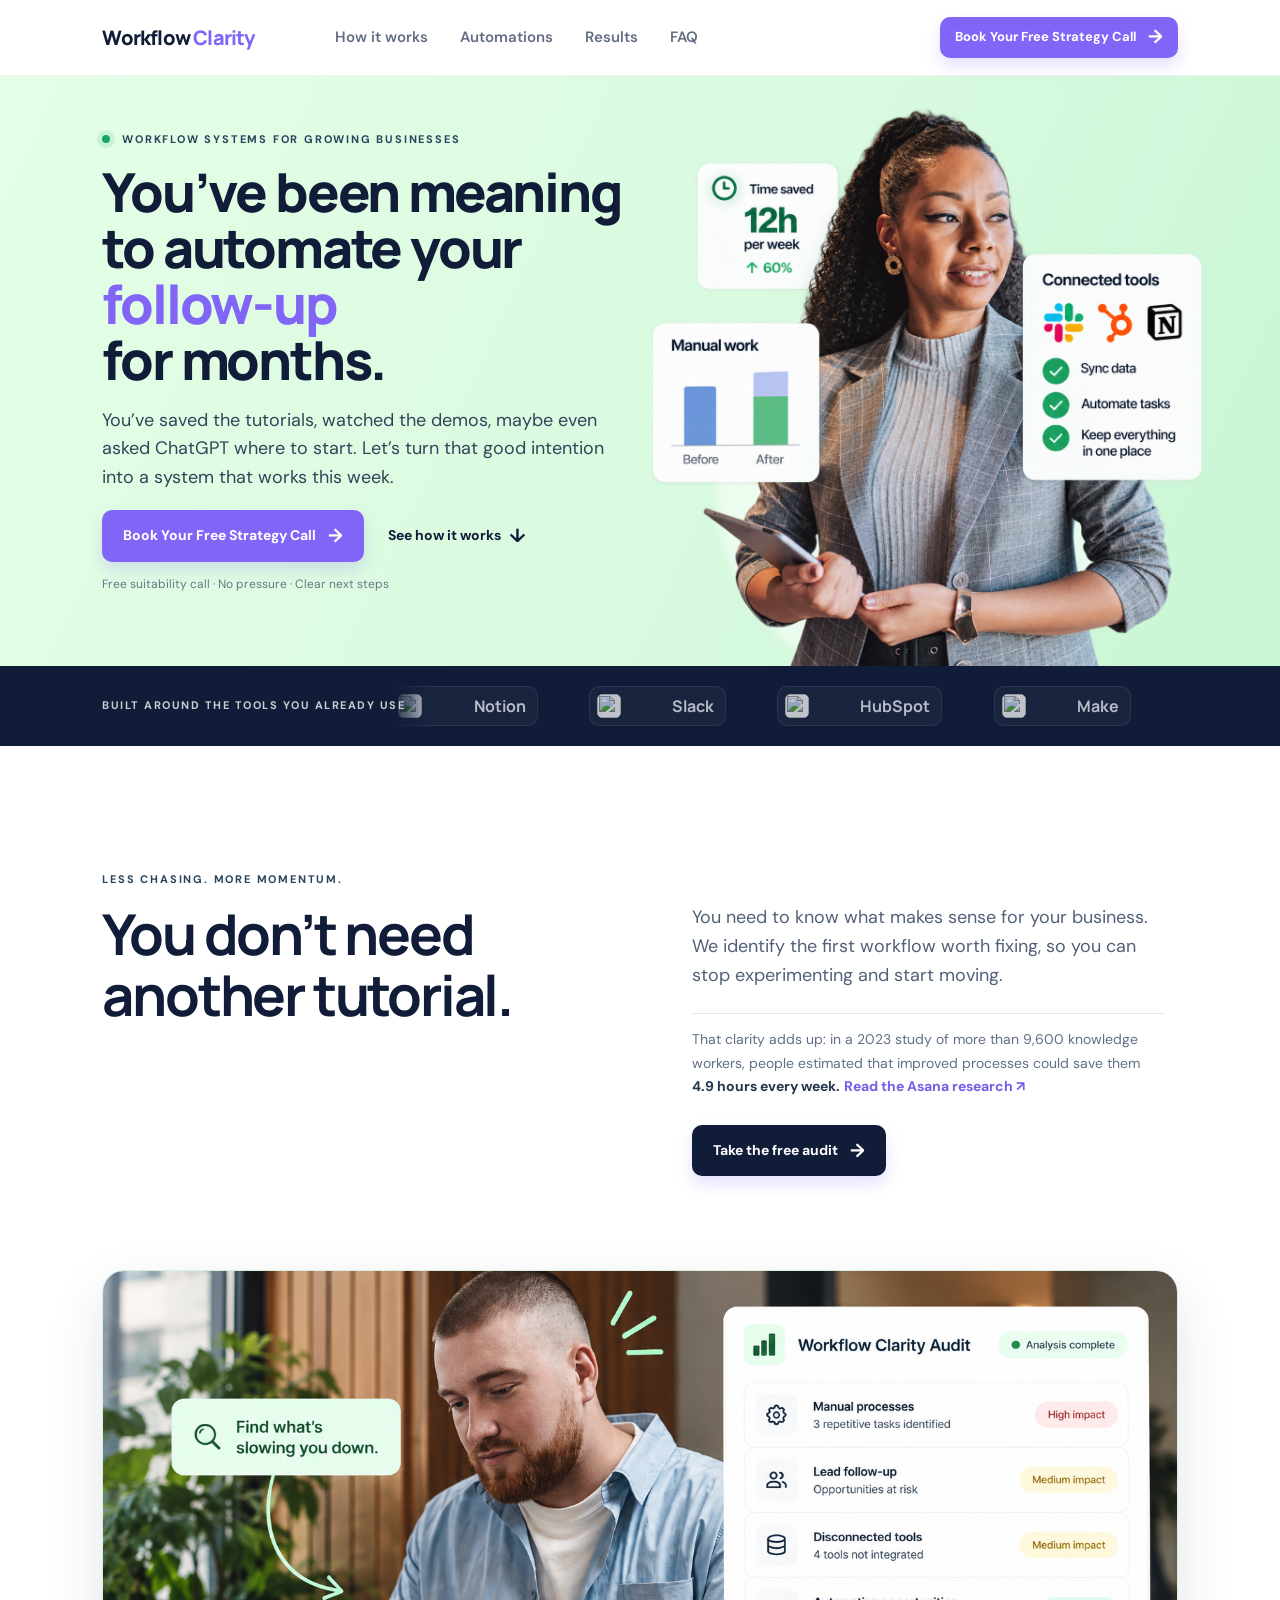
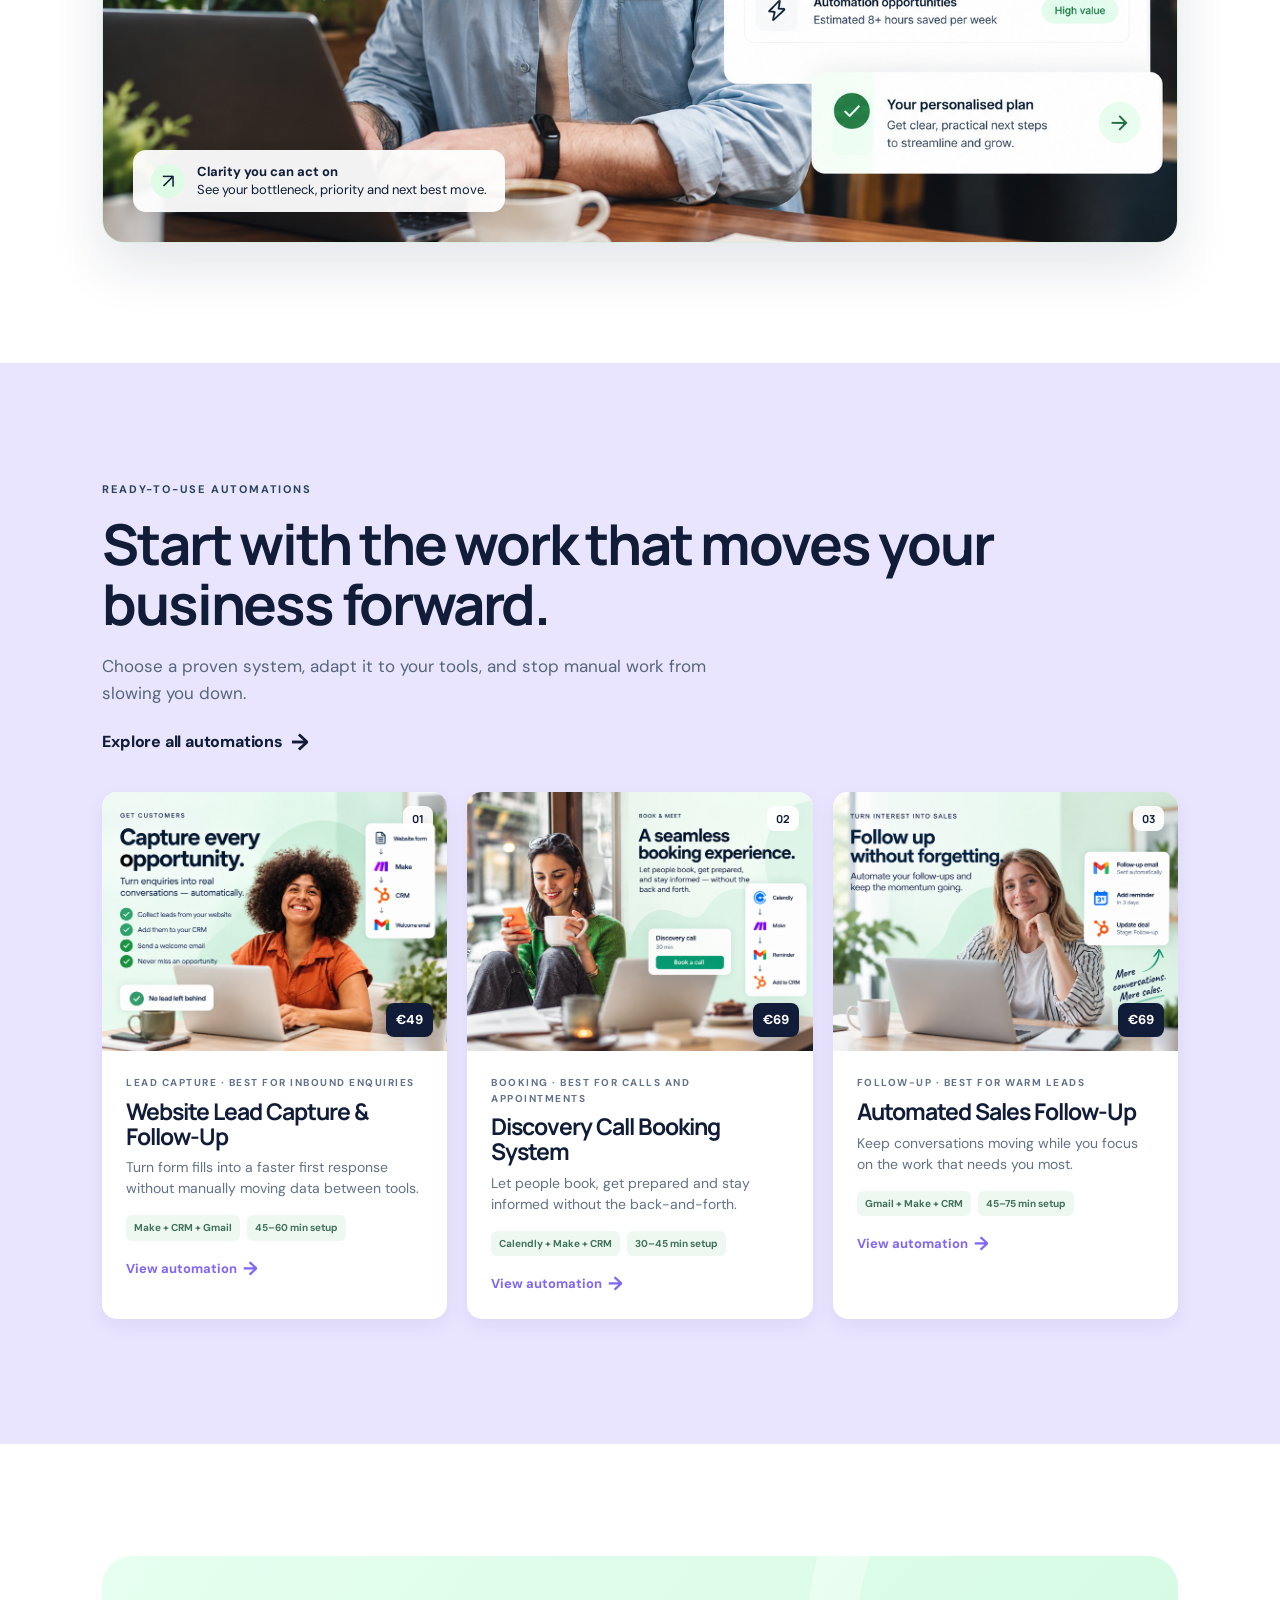
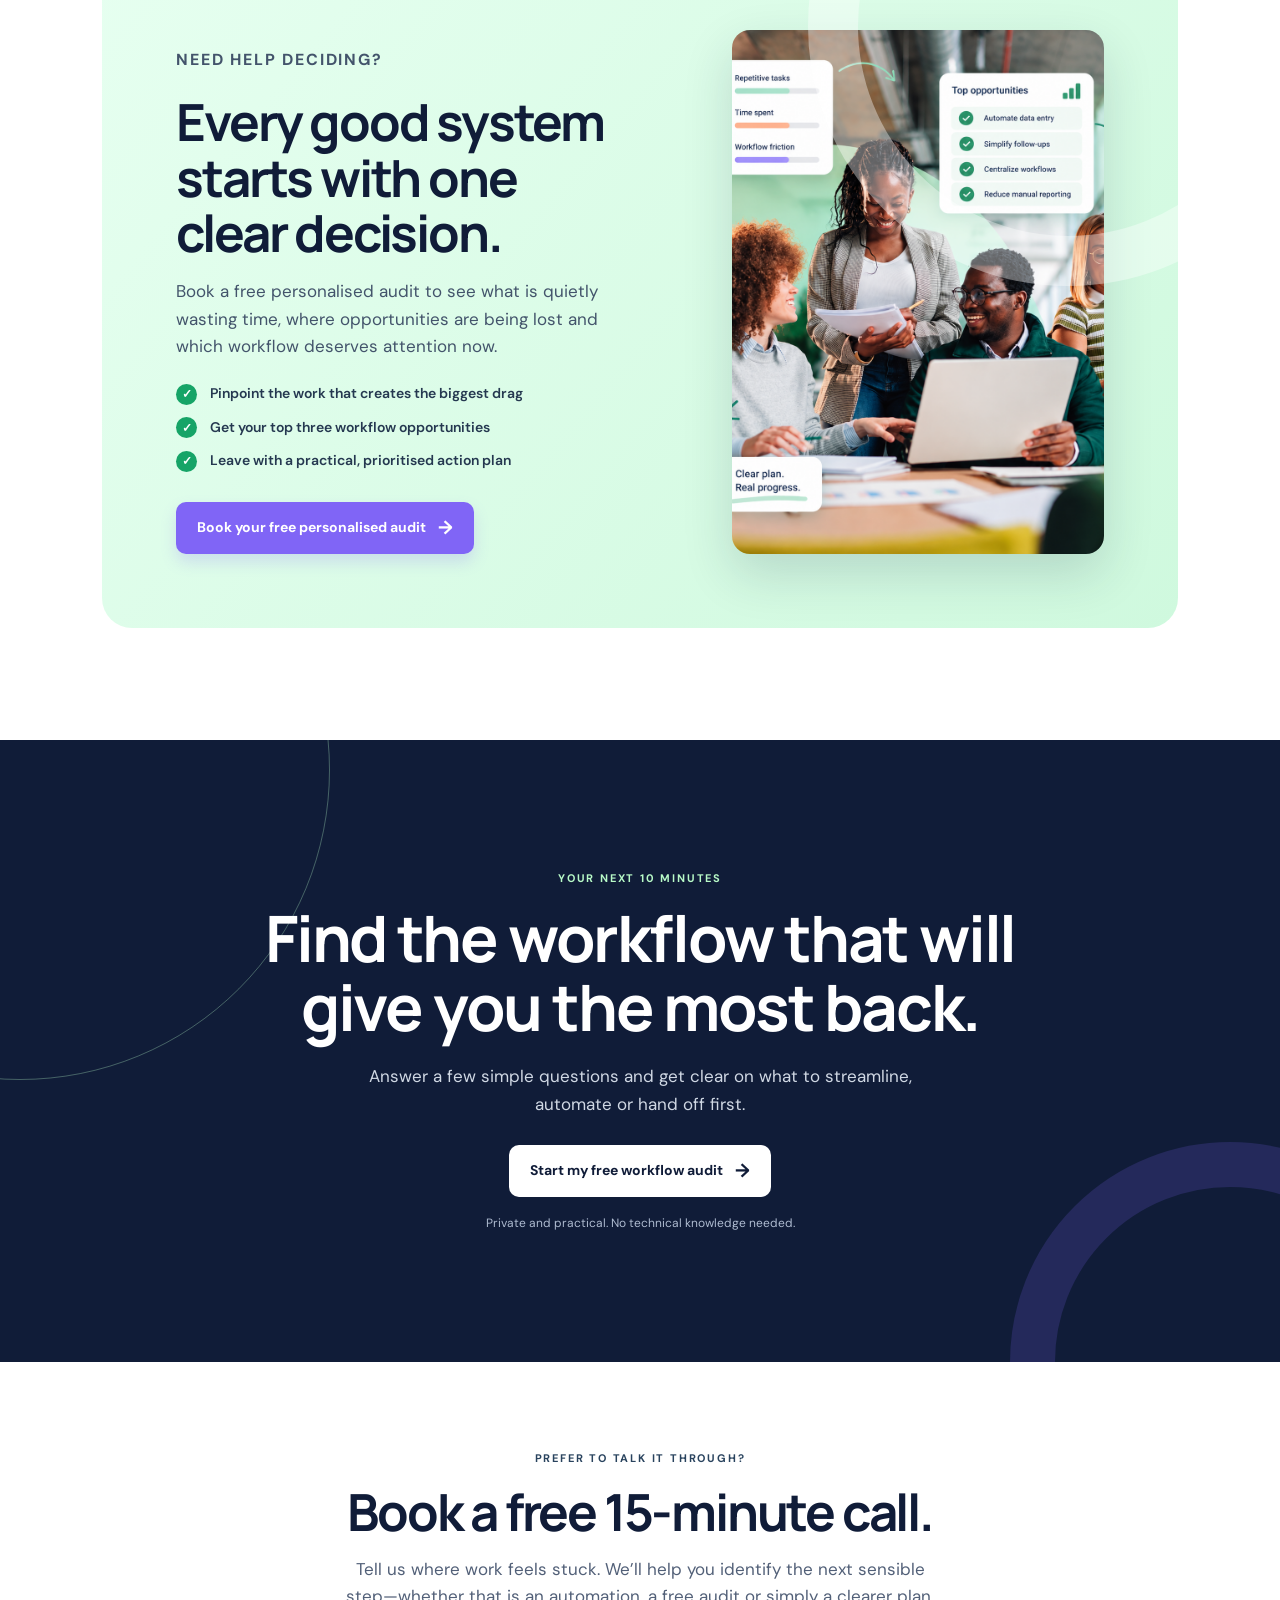
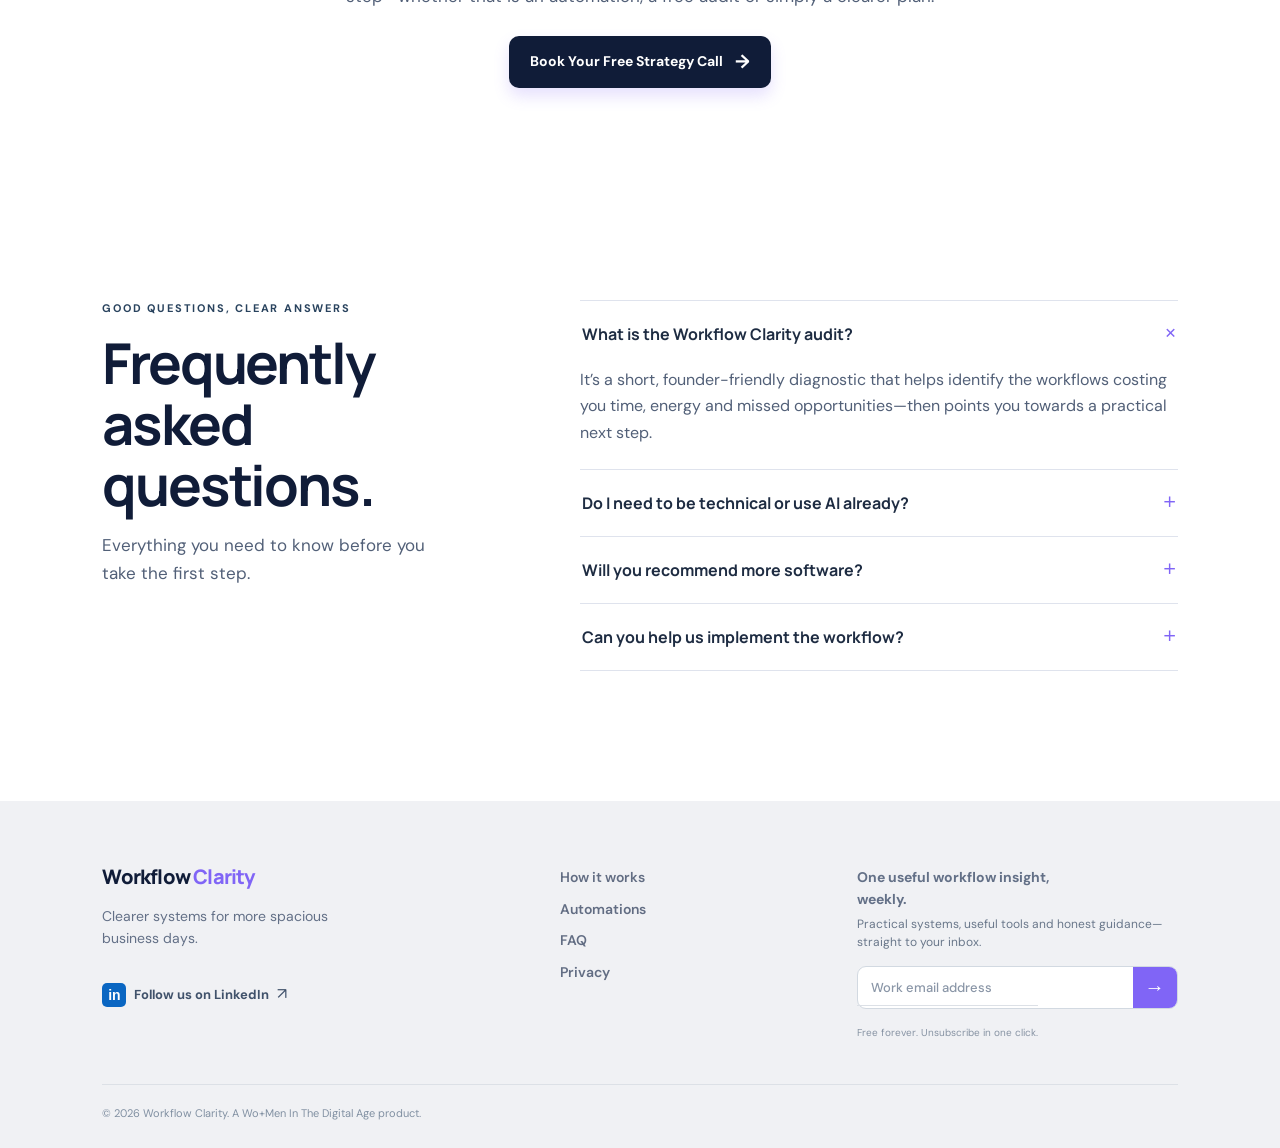
==== commit f9cd0a66: "Align homepage strategy call CTAs" ====
--- a/index.html
+++ b/index.html
@@ -17,7 +17,7 @@
       <nav id="site-nav" class="site-nav" aria-label="Main navigation">
         <a href="#how-it-works">How it works</a><a href="#automations">Automations</a><a href="#results">Results</a><a href="#faq">FAQ</a>
       </nav>
-      <div class="header-actions"><a class="button button-small" href="https://calendly.com/marguerite-workflow-clarity" target="_blank" rel="noreferrer">Book a free call <span>→</span></a></div>
+      <div class="header-actions"><a class="button button-small" href="https://calendly.com/marguerite-workflow-clarity" target="_blank" rel="noreferrer">Book Your Free Strategy Call <span>→</span></a></div>
     </header>
 
     <main id="top">
@@ -26,7 +26,7 @@
           <p class="eyebrow"><span class="status-dot"></span> Workflow systems for growing businesses</p>
           <h1>You’ve been meaning to automate your <em id="rotating-word">follow-up</em> for months.</h1>
           <p class="hero-intro">You’ve saved the tutorials, watched the demos, maybe even asked ChatGPT where to start. Let’s turn that good intention into a system that works this week.</p>
-          <div class="hero-actions"><a class="button" href="https://calendly.com/marguerite-workflow-clarity" target="_blank" rel="noreferrer">Book a free 15-minute call <span>→</span></a><a class="text-link" href="#how-it-works">See how it works <span>↓</span></a></div>
+          <div class="hero-actions"><a class="button" href="https://calendly.com/marguerite-workflow-clarity" target="_blank" rel="noreferrer">Book Your Free Strategy Call <span>→</span></a><a class="text-link" href="#how-it-works">See how it works <span>↓</span></a></div>
           <p class="fine-print">Free suitability call · No pressure · Clear next steps</p>
         </div>
         <div class="hero-visual reveal delay-1"><div class="hero-glow"></div><img src="assets/hero-workflow.png" alt="Business owner alongside time-saving and connected-tool workflow cards" /></div>
@@ -91,7 +91,7 @@
 
       <section id="audit" class="audit-cta section-pad"><div class="audit-cta-inner reveal"><p class="eyebrow">Your next 10 minutes</p><h2>Find the workflow that will give you the most back.</h2><p>Answer a few simple questions and get clear on what to streamline, automate or hand off first.</p><a class="button button-light" href="audit.html">Start my free workflow audit <span>→</span></a><small>Private and practical. No technical knowledge needed.</small></div><div class="audit-orbit orbit-one"></div><div class="audit-orbit orbit-two"></div></section>
 
-      <section class="talk-cta section-pad"><div class="talk-cta-inner reveal"><p class="eyebrow">Prefer to talk it through?</p><h2>Book a free 15-minute call.</h2><p>Tell us where work feels stuck. We’ll help you identify the next sensible step—whether that is an automation, a free audit or simply a clearer plan.</p><a class="button button-dark" href="https://calendly.com/marguerite-workflow-clarity" target="_blank" rel="noreferrer">Book a free call <span>→</span></a></div></section>
+      <section class="talk-cta section-pad"><div class="talk-cta-inner reveal"><p class="eyebrow">Prefer to talk it through?</p><h2>Book a free 15-minute call.</h2><p>Tell us where work feels stuck. We’ll help you identify the next sensible step—whether that is an automation, a free audit or simply a clearer plan.</p><a class="button button-dark" href="https://calendly.com/marguerite-workflow-clarity" target="_blank" rel="noreferrer">Book Your Free Strategy Call <span>→</span></a></div></section>
 
       <section id="faq" class="faq section-pad"><div class="faq-heading reveal"><p class="eyebrow">Good questions, clear answers</p><h2>Frequently asked questions.</h2><p>Everything you need to know before you take the first step.</p></div><div class="faq-list reveal delay-1"><details open><summary>What is the Workflow Clarity audit?<span>+</span></summary><p>It’s a short, founder-friendly diagnostic that helps identify the workflows costing you time, energy and missed opportunities—then points you towards a practical next step.</p></details><details><summary>Do I need to be technical or use AI already?<span>+</span></summary><p>No. The audit is built for business owners who want better systems, whether you use a full tech stack or mostly work from a notebook and inbox.</p></details><details><summary>Will you recommend more software?<span>+</span></summary><p>Only if it earns its place. The goal is to simplify the way work moves through your business, not add another subscription to manage.</p></details><details><summary>Can you help us implement the workflow?<span>+</span></summary><p>Yes. Once you know what matters most, you can use a practical action plan or bring the system to life with done-for-you support.</p></details></div></section>
     </main>
--- a/styles.css
+++ b/styles.css
@@ -51,7 +51,7 @@
 .product-card .image-wrap{position:relative}.product-price{position:absolute;right:14px;bottom:14px;padding:7px 10px;border-radius:8px;background:#101c38;color:#fff;font-size:13px;font-weight:800;box-shadow:0 7px 17px rgba(16,28,56,.22)}.product-card .workflow-meta span{background:#edf9f0;color:#40715a}
 /* Personalised audit offer and checkout handoff */
 .offer-page{background:#fbfcfd}.offer-hero{display:grid;grid-template-columns:minmax(0,1fr) 335px;gap:clamp(45px,10vw,145px);align-items:center;padding:105px clamp(24px,12vw,185px);background:linear-gradient(115deg,#e2ffea,#dcd6ff)}.offer-hero h1{max-width:760px;font-size:clamp(43px,5vw,72px)}.offer-hero h1 em{font-style:normal;color:#765ce8}.offer-hero>div>p:not(.eyebrow){max-width:630px;margin:19px 0 27px;color:#44566f;font-size:17px;line-height:1.6}.offer-hero-actions{display:flex;align-items:center;gap:21px}.offer-hero small{display:block;margin-top:17px;color:#6b778b;font-size:12px}.offer-price-card{padding:29px;border:1px solid rgba(255,255,255,.85);border-radius:19px;background:rgba(255,255,255,.78);box-shadow:0 19px 45px rgba(51,62,112,.12)}.offer-price-card p{margin:0;color:#506277;font-size:13px;font-weight:700}.offer-price-card strong{display:block;margin:7px 0 -4px;color:#172642;font:800 61px 'Manrope',sans-serif;letter-spacing:-3px}.offer-price-card>span{color:#79879a;font-size:11px}.offer-price-card ul{display:grid;gap:12px;margin:25px 0 0;padding:20px 0 0;border-top:1px solid #e5e8ee;list-style:none;color:#33465c;font-size:13px}.offer-includes{display:grid;grid-template-columns:.8fr 1.2fr;gap:80px;padding-top:105px;padding-bottom:105px}.offer-includes h2,.offer-journey h2,.offer-alternative h2{font-size:clamp(31px,3.3vw,48px);letter-spacing:-1.5px}.includes-grid{display:grid;grid-template-columns:1fr 1fr;gap:13px}.includes-grid article{padding:21px;border:1px solid #e4e9ee;border-radius:14px;background:#fff}.includes-grid span{display:grid;place-items:center;width:29px;height:29px;border-radius:9px;background:#e7e3ff;color:#745be6;font-size:11px;font-weight:800}.includes-grid h3{margin:17px 0 7px;font-size:16px;letter-spacing:-.5px}.includes-grid p{margin:0;color:#718095;font-size:12px;line-height:1.55}.offer-journey{padding:98px clamp(24px,16vw,245px);background:#f0edff}.offer-journey>p,.offer-journey>h2{text-align:center}.offer-journey ol{display:grid;grid-template-columns:repeat(4,1fr);gap:17px;margin:45px 0 0;padding:0;list-style:none}.offer-journey li{display:grid;gap:12px}.offer-journey b{display:grid;place-items:center;width:34px;height:34px;border-radius:10px;background:#8065f6;color:#fff;font-size:12px}.offer-journey strong{display:block;color:#26384d;font-size:14px}.offer-journey span{display:block;margin-top:5px;color:#6c7a90;font-size:12px;line-height:1.55}.offer-alternative{display:flex;justify-content:space-between;align-items:center;gap:40px;padding:88px clamp(24px,12vw,185px);background:#101c38;color:#fff}.offer-alternative .eyebrow{color:#aef0bd}.offer-alternative>div>p:not(.eyebrow){max-width:620px;margin:15px 0 0;color:#c4cede;font-size:15px;line-height:1.6}.offer-alternative>div:last-child{display:grid;gap:17px;justify-items:start}.offer-alternative .text-link{color:#fff}.checkout-page{display:grid;min-height:100vh;place-items:center;padding:24px;background:linear-gradient(130deg,#e4ffe9,#e7e1ff)}.checkout-card{max-width:540px;padding:53px;border:1px solid rgba(255,255,255,.7);border-radius:22px;background:rgba(255,255,255,.86);box-shadow:0 25px 60px rgba(37,53,86,.14);text-align:center}.checkout-icon{display:grid;place-items:center;width:45px;height:45px;margin:35px auto 18px;border-radius:13px;background:#e1fae8;color:#159057;font-size:20px;font-weight:800}.checkout-card h1{font-size:36px;letter-spacing:-1.4px}.checkout-card>p:not(.eyebrow){margin:16px auto 25px;color:#647287;font-size:15px;line-height:1.62}.checkout-card .text-link{display:inline-flex;margin:19px auto 0}@media(max-width:850px){.offer-hero,.offer-includes{grid-template-columns:1fr}.offer-hero{padding-top:78px;padding-bottom:78px}.offer-price-card{max-width:410px}.offer-journey ol{grid-template-columns:1fr 1fr}.offer-alternative{align-items:flex-start;flex-direction:column}}@media(max-width:600px){.offer-hero-actions{align-items:flex-start;flex-direction:column}.offer-hero>div>p:not(.eyebrow){font-size:16px}.offer-includes{gap:38px;padding-top:65px;padding-bottom:65px}.includes-grid{grid-template-columns:1fr}.offer-journey{padding-top:65px;padding-bottom:65px}.offer-journey ol{grid-template-columns:1fr}.checkout-card{padding:35px 24px}.checkout-card h1{font-size:30px}}
-.product-buy-row{display:flex;align-items:baseline;gap:8px;margin:0 0 18px}.product-buy-row strong{color:#172642;font:800 39px 'Manrope',sans-serif;letter-spacing:-2px}.product-buy-row span{color:#718094;font-size:12px}.product-package{display:grid;grid-template-columns:1fr 1fr;gap:60px;padding-top:75px;padding-bottom:75px;background:#f2f0ff}.product-package h2{max-width:520px;font-size:clamp(29px,3vw,43px);letter-spacing:-1.4px}.product-package ul{display:grid;grid-template-columns:1fr 1fr;align-content:center;gap:12px;margin:0;padding:0;list-style:none;color:#35485f;font-size:14px;font-weight:700}@media(max-width:700px){.product-package{grid-template-columns:1fr;gap:25px}.product-package ul{grid-template-columns:1fr}.product-buy-row strong{font-size:34px}}
+.product-buy-row{display:flex;align-items:baseline;gap:8px;margin:0 0 18px}.product-buy-row strong{color:#172642;font:800 39px 'Manrope',sans-serif;letter-spacing:-2px}.product-buy-row span{color:#718094;font-size:12px}.product-buy-row .price-prefix{color:#4d6078;font-size:13px;font-weight:700}.product-package{display:grid;grid-template-columns:1fr 1fr;gap:60px;padding-top:75px;padding-bottom:75px;background:#f2f0ff}.product-package h2{max-width:520px;font-size:clamp(29px,3vw,43px);letter-spacing:-1.4px}.product-package ul{display:grid;grid-template-columns:1fr 1fr;align-content:center;gap:12px;margin:0;padding:0;list-style:none;color:#35485f;font-size:14px;font-weight:700}@media(max-width:700px){.product-package{grid-template-columns:1fr;gap:25px}.product-package ul{grid-template-columns:1fr}.product-buy-row strong{font-size:34px}}
 /* Automation library */
 .library-page{background:#fbfcfd}.library-header{height:78px;display:flex;align-items:center;gap:45px;padding:0 clamp(24px,8vw,132px);border-bottom:1px solid #e7ebef;background:#fff}.library-header nav{display:flex;gap:26px;margin-left:auto}.library-header nav a{color:#68768b;text-decoration:none;font-size:13px;font-weight:700}.library-header nav a:hover,.library-header nav a.active{color:#765ce8}.library-hero{padding:105px clamp(24px,15vw,240px) 95px;text-align:center;background:linear-gradient(120deg,#e4ffe9,#e9e4ff)}.library-hero h1{max-width:780px;margin:auto;font-size:clamp(43px,5.5vw,73px)}.library-hero h1 em{font-style:normal;color:#765ce8}.library-hero>p:not(.eyebrow){max-width:650px;margin:19px auto 28px;color:#465871;font-size:17px;line-height:1.6}.library-points{display:flex;justify-content:center;flex-wrap:wrap;gap:10px}.library-points span,.library-tags span{padding:7px 10px;border-radius:7px;background:rgba(255,255,255,.78);color:#42556c;font-size:11px;font-weight:700}.library-products{padding-top:96px;padding-bottom:96px}.library-section-heading{display:flex;justify-content:space-between;gap:45px;align-items:end;margin-bottom:35px}.library-section-heading h2,.library-faq h2{font-size:clamp(31px,3vw,45px);letter-spacing:-1.5px}.library-section-heading>p{max-width:355px;margin:0;color:#617087;font-size:14px;line-height:1.6}.library-grid{display:grid;grid-template-columns:repeat(3,1fr);gap:20px}.library-product{overflow:hidden;border:1px solid #e2e7ec;border-radius:17px;background:#fff;box-shadow:0 12px 28px rgba(20,38,66,.05)}.library-image{position:relative;display:block;overflow:hidden;background:#dffbe5}.library-image img{display:block;width:100%;aspect-ratio:4/3;object-fit:cover;transition:transform .3s}.library-image:hover img{transform:scale(1.025)}.library-image span{position:absolute;right:16px;bottom:16px;padding:8px 11px;border-radius:8px;background:#101c38;color:#fff;font-size:14px;font-weight:800}.library-product>div{padding:24px}.library-product h3{margin:7px 0 10px;font-size:23px;letter-spacing:-.8px}.library-product>div>p:not(.card-kicker){min-height:67px;margin:0;color:#637187;font-size:14px;line-height:1.58}.library-tags{display:flex;flex-wrap:wrap;gap:6px;margin:19px 0}.library-tags span{background:#f2f4f7;color:#68768c}.library-product .button{padding:12px 16px;font-size:13px}.library-help{display:flex;justify-content:space-between;gap:45px;align-items:center;padding:82px clamp(24px,12vw,180px);background:#101c38;color:#fff}.library-help h2{max-width:620px;font-size:clamp(32px,3.5vw,50px)}.library-help>div>p:not(.eyebrow){max-width:620px;margin:15px 0 0;color:#c3cddd;font-size:15px;line-height:1.6}.library-help .eyebrow{color:#adf2bd}.library-help-actions{display:grid;gap:18px;justify-items:start}.library-help .text-link{color:#fff}.library-faq{max-width:1050px;margin:auto;padding-top:100px;padding-bottom:100px}.library-faq>h2{margin-bottom:31px}.library-faq details{padding:20px 0;border-top:1px solid #e2e7ec}.library-faq details:last-child{border-bottom:1px solid #e2e7ec}.library-faq summary{display:flex;justify-content:space-between;cursor:pointer;color:#293b52;font-size:15px;font-weight:800}.library-faq summary span{color:#8065f6}.library-faq details p{max-width:650px;margin:12px 0 0;color:#637187;font-size:14px;line-height:1.65}.library-footer{display:flex;align-items:center;justify-content:space-between;gap:20px;padding:31px clamp(24px,8vw,132px);border-top:1px solid #e5eaee;color:#7b8798;font-size:12px}.library-footer a:not(.brand){color:#68768b;text-decoration:none;font-weight:700}@media(max-width:900px){.library-grid{grid-template-columns:1fr}.library-product{display:grid;grid-template-columns:.9fr 1.1fr}.library-product>div{padding:27px}.library-product>div>p:not(.card-kicker){min-height:0}.library-header nav{display:none}.library-header .button{margin-left:auto}.library-help{align-items:flex-start;flex-direction:column}.library-section-heading{align-items:flex-start;flex-direction:column;gap:18px}}@media(max-width:600px){.library-header{height:68px}.library-header .button{padding:10px 12px;font-size:11px}.library-hero{padding-top:72px;padding-bottom:70px}.library-hero>p:not(.eyebrow){font-size:15px}.library-products{padding-top:62px;padding-bottom:62px}.library-product{display:block}.library-help{padding-top:62px;padding-bottom:62px}.library-faq{padding-top:64px;padding-bottom:64px}.library-footer{align-items:flex-start;flex-direction:column}}
 .outcome-image{min-width:0;margin:0;align-self:stretch;overflow:hidden;border-radius:18px;box-shadow:0 20px 50px rgba(21,43,71,.16)}.outcome-image img{display:block;width:100%;height:100%;min-height:440px;object-fit:cover;object-position:center}@media(max-width:900px){.outcome-image{min-height:0}.outcome-image img{min-height:0;aspect-ratio:4/3;height:auto}}@media(max-width:580px){.outcome-image{border-radius:14px}}
@@ -66,3 +66,22 @@
 
 /* Homepage conversion path: call is the high-intent route; audit remains the self-serve route. */
 .talk-cta{padding-top:88px;padding-bottom:92px;background:#fff;text-align:center}.talk-cta-inner{max-width:690px;margin:0 auto}.talk-cta h2{font-size:clamp(34px,4vw,54px)}.talk-cta p:not(.eyebrow){max-width:595px;margin:17px auto 26px;color:var(--muted);font-size:17px;line-height:1.6}
+
+@media(max-width:650px){.header-actions .button span,.outcome-copy .button span{display:none}.header-actions .button,.outcome-copy .button{gap:0}.header-actions .button{padding-inline:13px;white-space:nowrap}}
+
+@media(max-width:650px){.audit-visual img{height:auto;aspect-ratio:auto;object-fit:contain;object-position:center}}
+
+/* Keep the privacy hero in one column once the desktop card no longer fits. */
+@media(max-width:900px){.legal-hero{grid-template-columns:1fr;gap:30px}.legal-hero-card{max-width:420px}}
+
+/* Synthesia walkthrough modal */
+.playbook-actions{display:flex;align-items:center;flex-wrap:wrap;gap:14px}.video-trigger{display:inline-flex;align-items:center;justify-content:center;gap:9px;padding:14px 4px;border:0;background:transparent;color:#263b56;font:700 14px 'DM Sans',sans-serif;cursor:pointer}.video-trigger:hover{color:#765ce8}.video-trigger span{font-size:13px}.video-modal{position:fixed;z-index:100;inset:0;display:none;align-items:center;justify-content:center;padding:24px}.video-modal.is-open{display:flex}.video-modal-backdrop{position:absolute;inset:0;background:rgba(8,19,42,.76);backdrop-filter:blur(5px)}.video-modal-panel{position:relative;z-index:1;width:min(960px,100%);padding:23px;border-radius:22px;background:#fff;box-shadow:0 28px 70px rgba(8,19,42,.35)}.video-modal-header{display:flex;align-items:flex-start;justify-content:space-between;gap:20px;margin-bottom:18px}.video-modal-header .eyebrow{margin-bottom:7px}.video-modal-header h2{font-size:clamp(23px,3vw,35px);letter-spacing:-1.2px}.video-modal-close{display:grid;place-items:center;flex:0 0 36px;width:36px;height:36px;border:0;border-radius:50%;background:#eef0f5;color:#263b56;font-size:27px;line-height:1;cursor:pointer}.video-modal-close:hover{background:#e3ddff;color:#7058e5}.video-frame{position:relative;overflow:hidden;aspect-ratio:16/9;border-radius:14px;background:#101c38}.video-frame iframe{position:absolute;width:100%;height:100%;inset:0;border:0}.video-modal-footer{display:flex;align-items:center;justify-content:space-between;gap:20px;margin-top:18px}.video-modal-footer p{margin:0;color:#627087;font-size:14px}@media(max-width:600px){.video-trigger{padding:7px 1px}.video-modal{align-items:flex-start;padding:17px}.video-modal-panel{margin-top:10vh;padding:18px;border-radius:18px}.video-modal-footer{align-items:flex-start;flex-direction:column}.video-modal-footer .button{width:100%}}
+
+
+/* Centered video lightbox — player content is created only after the visitor opens it. */
+body.video-modal-open{overflow:hidden}.video-modal{align-items:center;padding:clamp(16px,4vw,44px)}.video-modal-panel{width:min(1100px,100%);padding:0;overflow:hidden;border-radius:20px;background:#101c38;box-shadow:0 30px 90px rgba(0,0,0,.45)}.video-modal-close{position:absolute;z-index:2;top:14px;right:14px;width:38px;height:38px;background:rgba(255,255,255,.92);box-shadow:0 4px 14px rgba(0,0,0,.18)}.video-frame{width:100%;aspect-ratio:16/9;border-radius:0}.video-frame video,.video-frame iframe{display:block;width:100%;height:100%;border:0}@media(max-width:600px){.video-modal{align-items:center;padding:16px}.video-modal-panel{margin-top:0;border-radius:16px}.video-modal-close{top:10px;right:10px;width:34px;height:34px}}
+
+@media(max-width:700px){.playbook-actions{display:grid;grid-template-columns:1fr;width:100%}.playbook-actions .button,.playbook-actions .video-trigger{width:100%;min-height:54px;padding:15px 18px}.playbook-actions .video-trigger{border:1px solid rgba(38,59,86,.2);border-radius:10px;background:rgba(255,255,255,.45)}}
+
+/* Three-step strategy-call journey for workflow pages. */
+.strategy-steps{display:grid;grid-template-columns:repeat(3,minmax(0,1fr));max-width:1440px;margin:0 auto;padding:0;background:#fbfbff;border-top:1px solid #e4e7f0;border-bottom:1px solid #e4e7f0;overflow:hidden}.strategy-step{display:grid;grid-template-columns:28px minmax(0,1fr);gap:14px;align-items:start;padding:22px clamp(20px,2.7vw,46px)}.strategy-step+.strategy-step{border-left:1px solid #dddff0}.strategy-step-number{display:grid;place-items:center;width:22px;height:22px;border-radius:50%;background:#8065f6;color:#fff;font:800 11px 'Manrope',sans-serif}.strategy-step:nth-child(2) .strategy-step-number{background:#8065f6}.strategy-step .eyebrow{margin:1px 0 8px;color:#304763;font-size:10px;letter-spacing:1.35px}.strategy-step h2{margin:0 0 7px;font-size:clamp(17px,1.55vw,21px);line-height:1.13;letter-spacing:-.9px}.strategy-step>div>p:last-child{margin:0;color:#52647c;font-size:12px;line-height:1.43}@media(max-width:760px){.strategy-steps{grid-template-columns:1fr;margin:0 20px;border:1px solid #e4e7f0;border-radius:16px}.strategy-step{padding:21px 20px}.strategy-step+.strategy-step{border-top:1px solid #dddff0;border-left:0}}
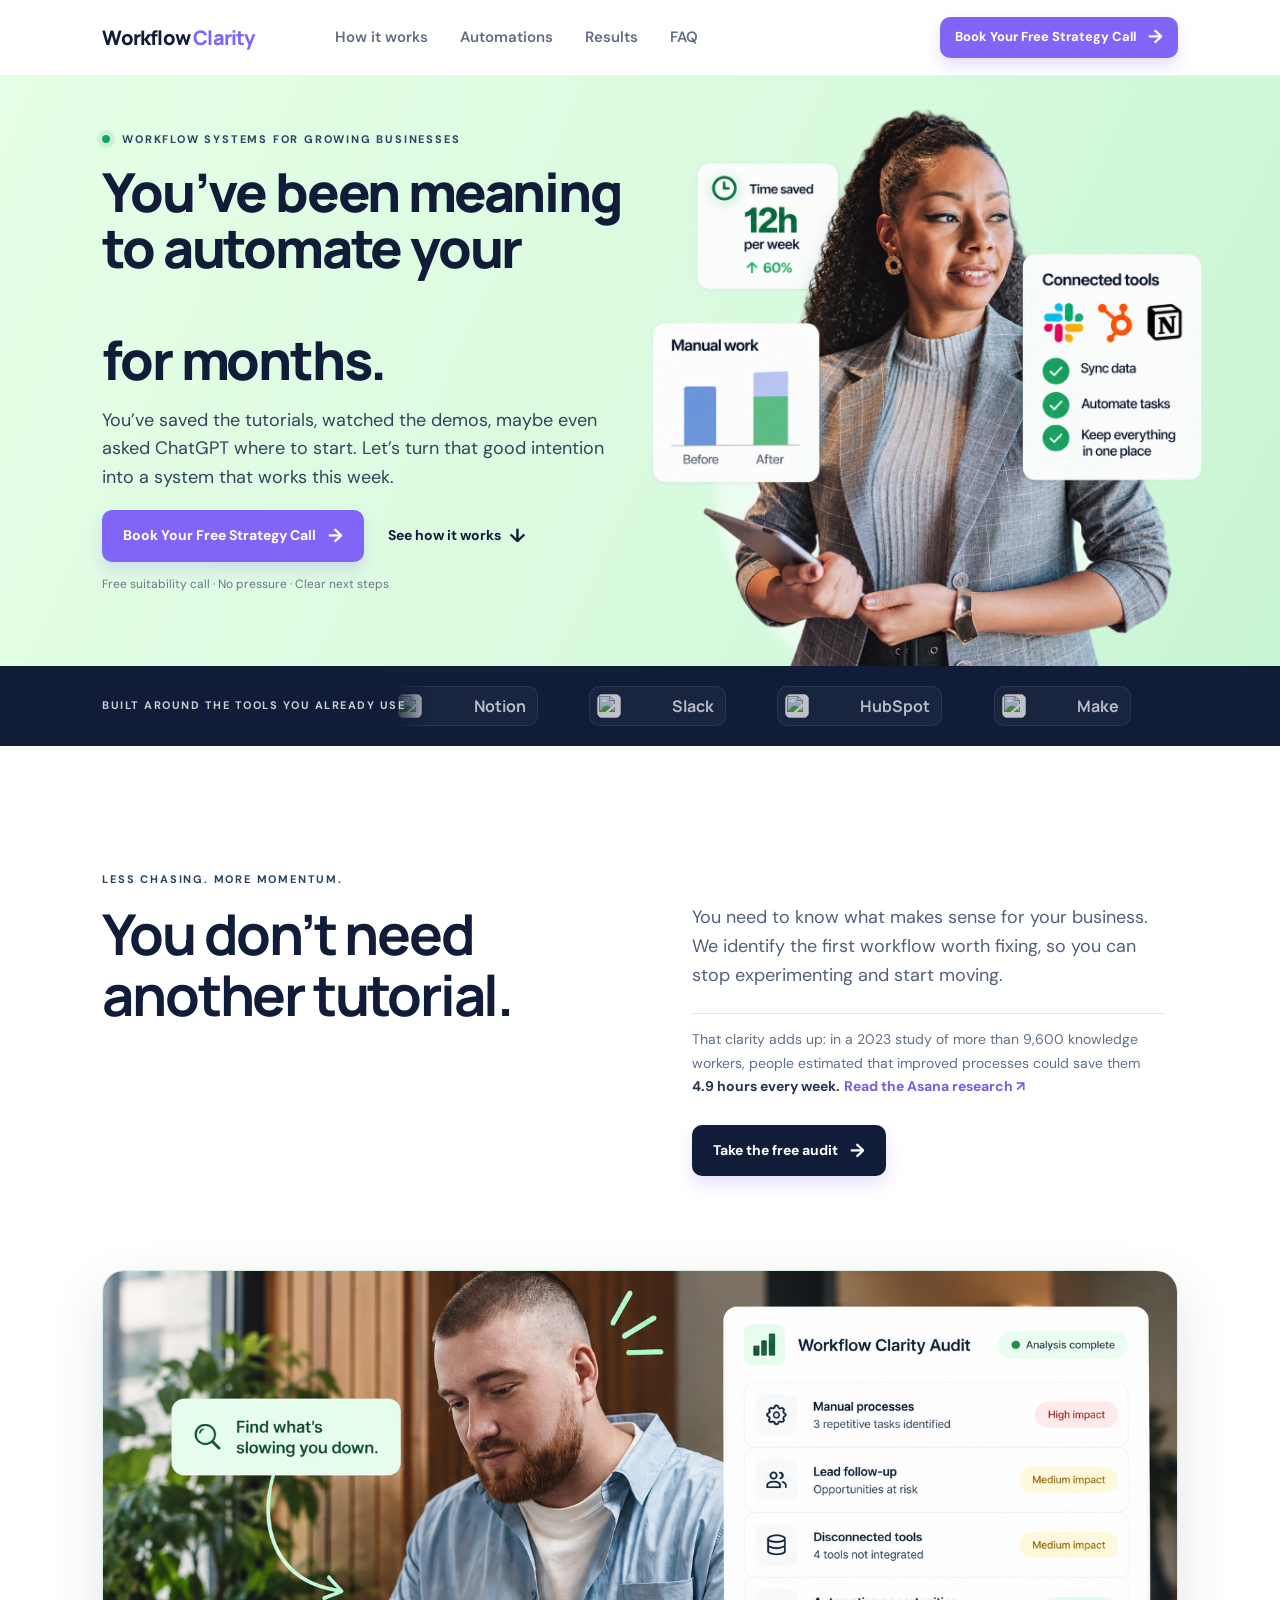
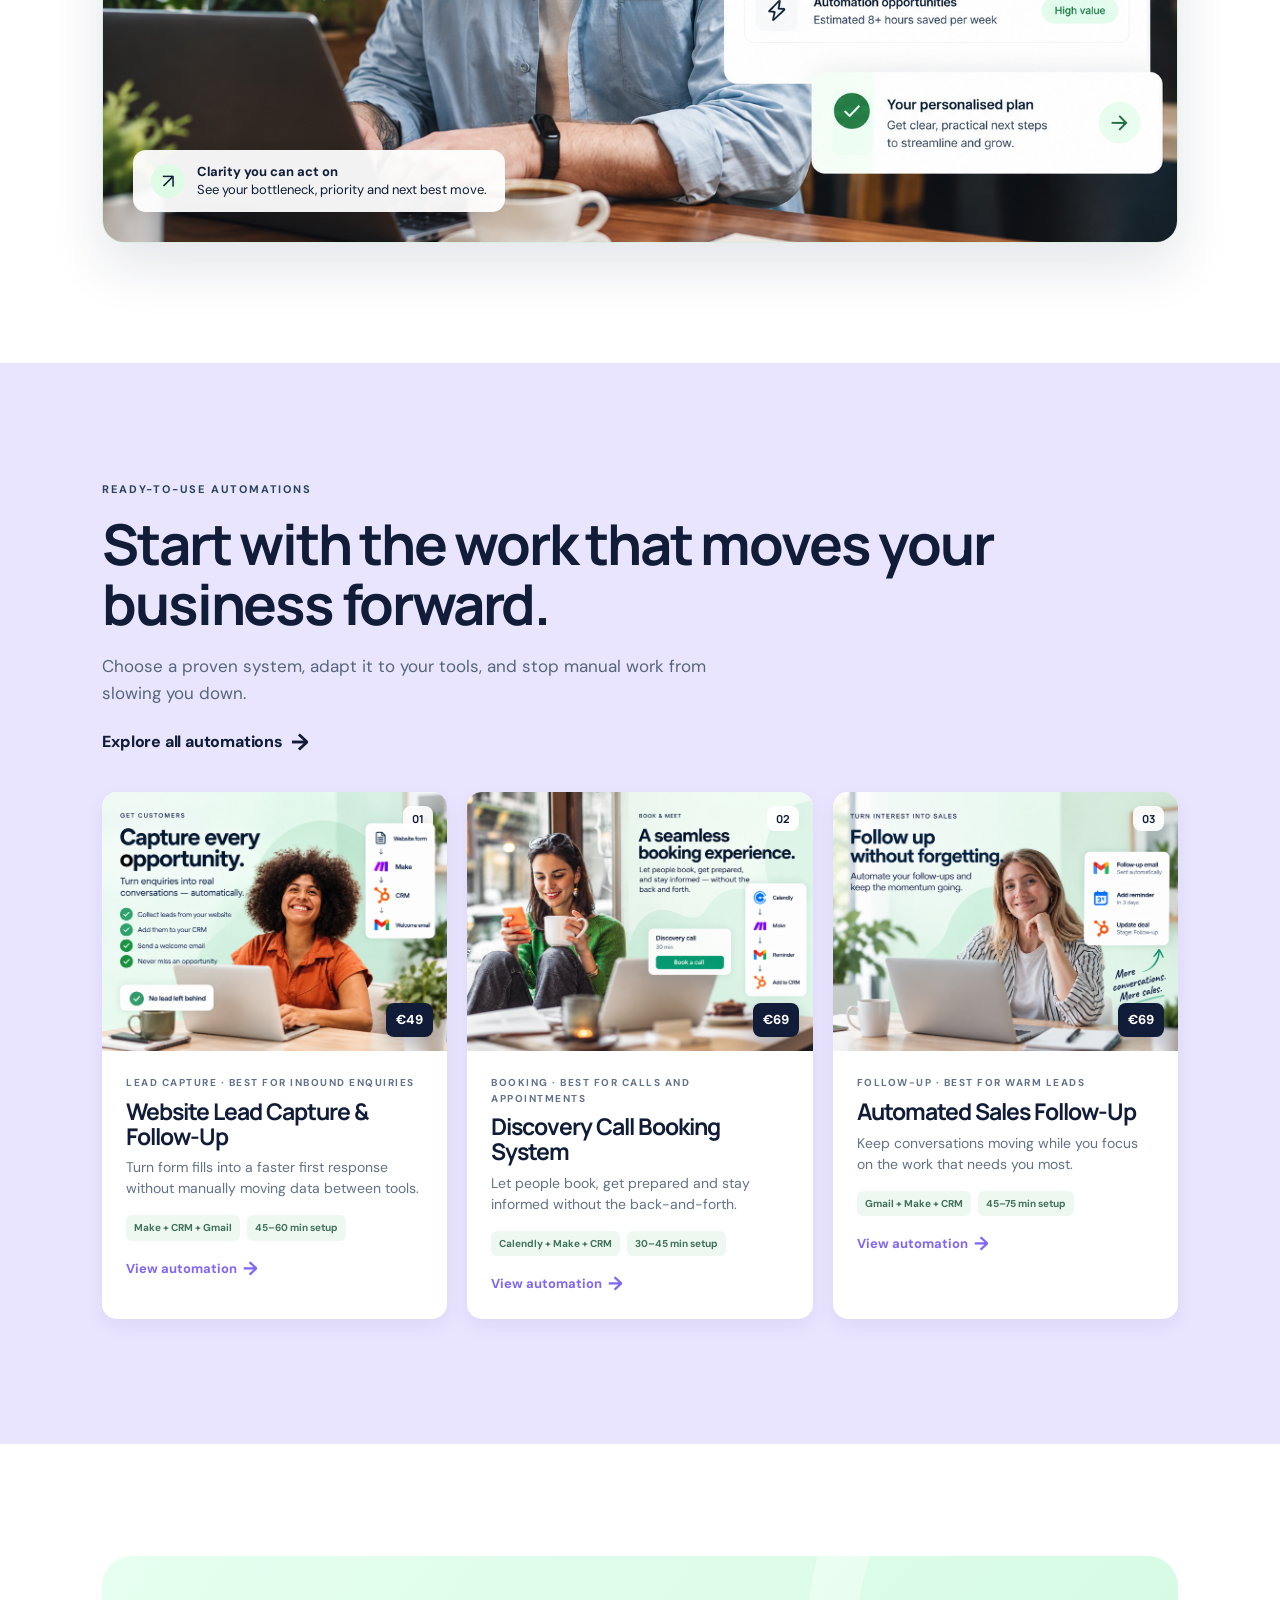
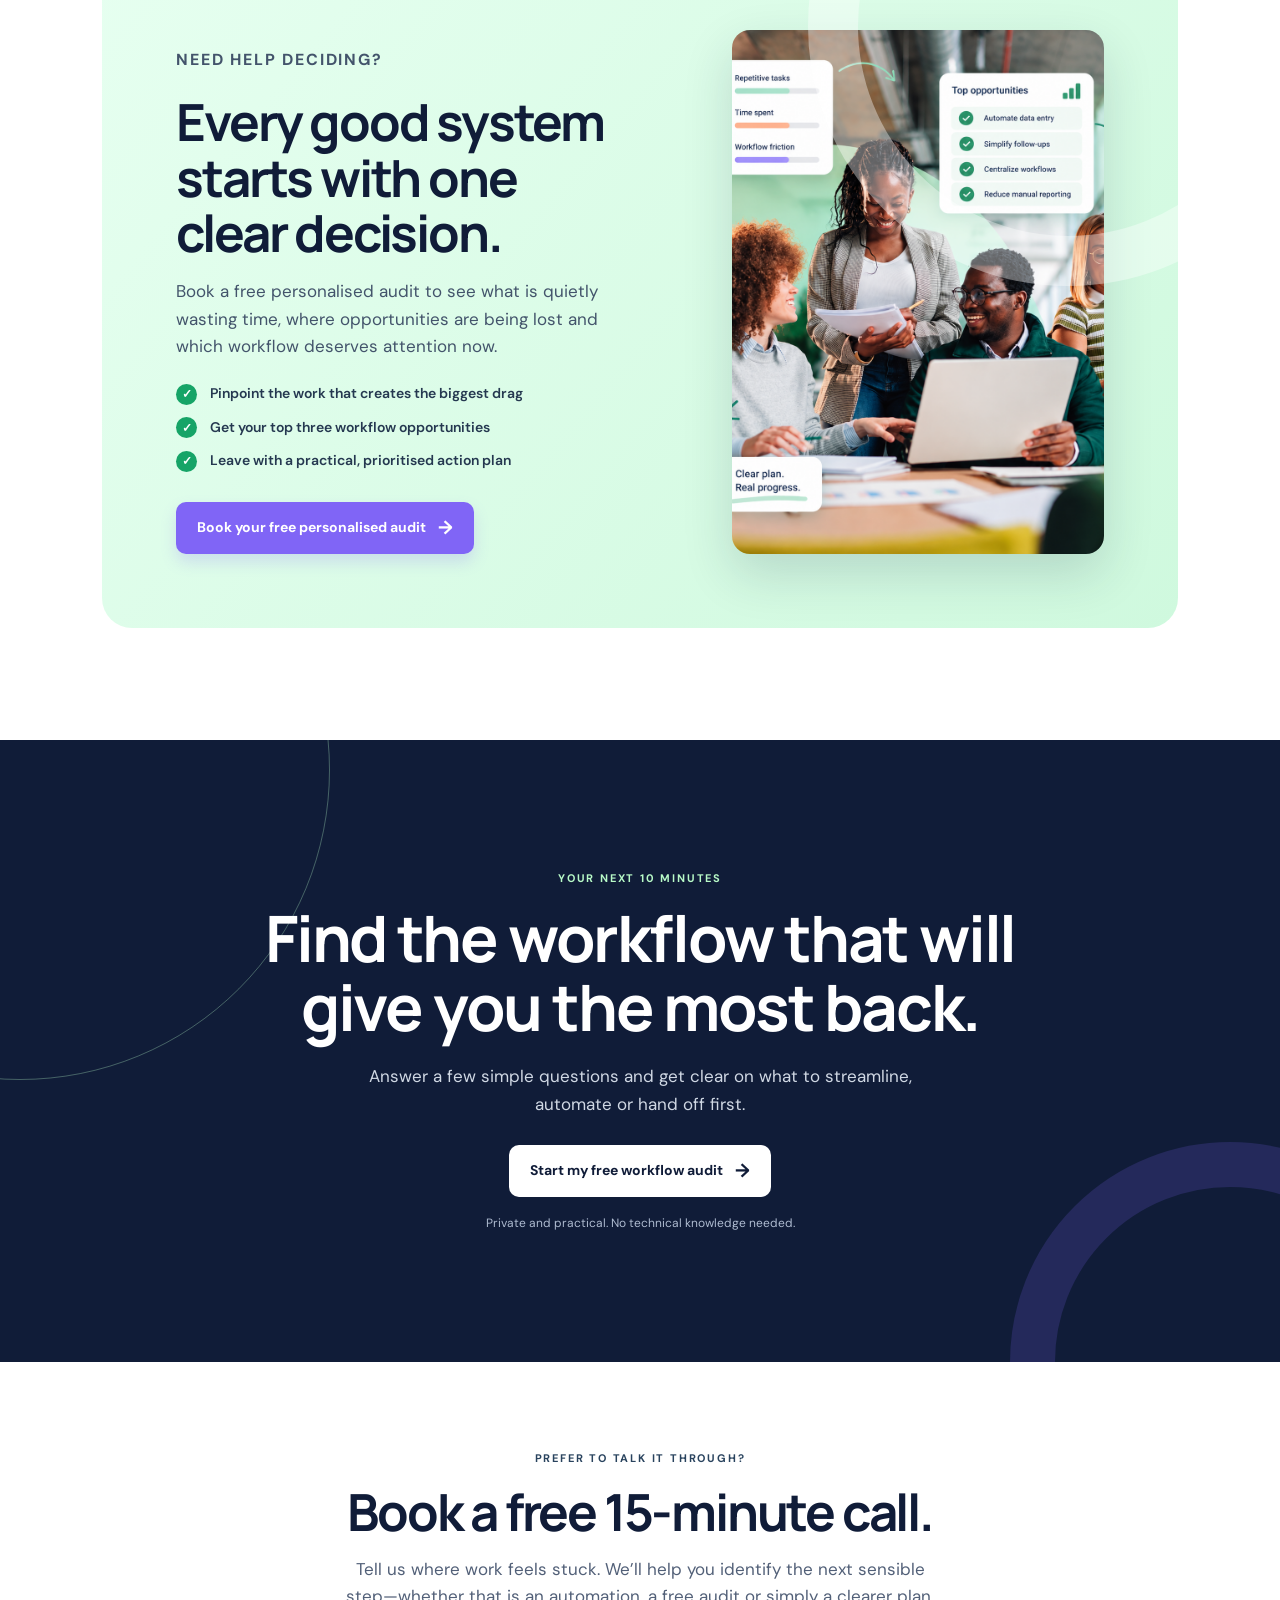
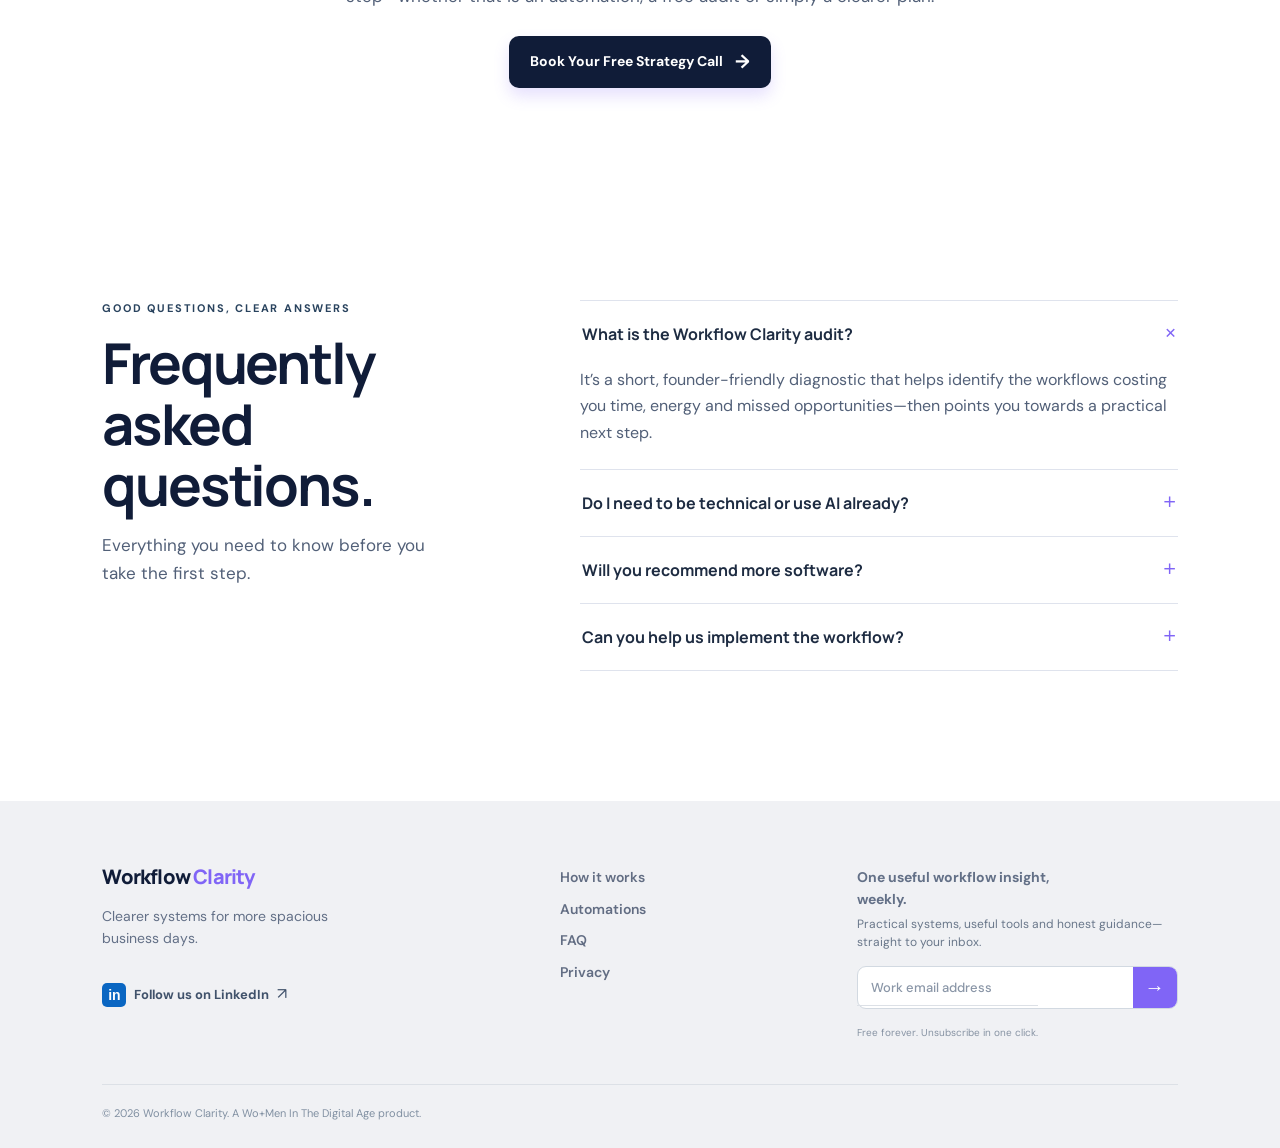
==== commit 72a3ab09: "Simplify mobile header navigation" ====
--- a/index.html
+++ b/index.html
@@ -13,7 +13,7 @@
   <body>
     <header class="site-header">
       <a class="brand" href="#top" aria-label="Workflow Clarity home">Workflow <span>Clarity</span></a>
-      <button class="menu-toggle" type="button" aria-expanded="false" aria-controls="site-nav"><span></span><span></span></button>
+      <button class="menu-toggle" type="button" aria-expanded="false" aria-controls="site-nav" aria-label="Open navigation menu"><span></span><span></span><span></span></button>
       <nav id="site-nav" class="site-nav" aria-label="Main navigation">
         <a href="#how-it-works">How it works</a><a href="#automations">Automations</a><a href="#results">Results</a><a href="#faq">FAQ</a>
       </nav>
--- a/styles.css
+++ b/styles.css
@@ -69,6 +69,9 @@
 
 @media(max-width:650px){.header-actions .button span,.outcome-copy .button span{display:none}.header-actions .button,.outcome-copy .button{gap:0}.header-actions .button{padding-inline:13px;white-space:nowrap}}
 
+/* Mobile navigation: keep the header focused on the menu rather than a duplicate CTA. */
+@media(max-width:650px){.site-header .header-actions{display:none}.site-header .menu-toggle{margin-left:auto;order:initial}.site-header .menu-toggle span{width:25px}}
+
 @media(max-width:650px){.audit-visual img{height:auto;aspect-ratio:auto;object-fit:contain;object-position:center}}
 
 /* Keep the privacy hero in one column once the desktop card no longer fits. */
@@ -84,4 +87,4 @@
 @media(max-width:700px){.playbook-actions{display:grid;grid-template-columns:1fr;width:100%}.playbook-actions .button,.playbook-actions .video-trigger{width:100%;min-height:54px;padding:15px 18px}.playbook-actions .video-trigger{border:1px solid rgba(38,59,86,.2);border-radius:10px;background:rgba(255,255,255,.45)}}
 
 /* Three-step strategy-call journey for workflow pages. */
-.strategy-steps{display:grid;grid-template-columns:repeat(3,minmax(0,1fr));max-width:1440px;margin:0 auto;padding:0;background:#fbfbff;border-top:1px solid #e4e7f0;border-bottom:1px solid #e4e7f0;overflow:hidden}.strategy-step{display:grid;grid-template-columns:28px minmax(0,1fr);gap:14px;align-items:start;padding:22px clamp(20px,2.7vw,46px)}.strategy-step+.strategy-step{border-left:1px solid #dddff0}.strategy-step-number{display:grid;place-items:center;width:22px;height:22px;border-radius:50%;background:#8065f6;color:#fff;font:800 11px 'Manrope',sans-serif}.strategy-step:nth-child(2) .strategy-step-number{background:#8065f6}.strategy-step .eyebrow{margin:1px 0 8px;color:#304763;font-size:10px;letter-spacing:1.35px}.strategy-step h2{margin:0 0 7px;font-size:clamp(17px,1.55vw,21px);line-height:1.13;letter-spacing:-.9px}.strategy-step>div>p:last-child{margin:0;color:#52647c;font-size:12px;line-height:1.43}@media(max-width:760px){.strategy-steps{grid-template-columns:1fr;margin:0 20px;border:1px solid #e4e7f0;border-radius:16px}.strategy-step{padding:21px 20px}.strategy-step+.strategy-step{border-top:1px solid #dddff0;border-left:0}}+.strategy-steps{display:grid;grid-template-columns:repeat(3,minmax(0,1fr));max-width:1440px;margin:0 auto;padding:0;background:#fbfbff;border-top:1px solid #e4e7f0;border-bottom:1px solid #e4e7f0;overflow:hidden}.strategy-step{display:grid;grid-template-columns:28px minmax(0,1fr);gap:14px;align-items:start;padding:22px clamp(20px,2.7vw,46px)}.strategy-step+.strategy-step{border-left:1px solid #dddff0}.strategy-step-number{display:grid;place-items:center;width:22px;height:22px;border-radius:50%;background:#8065f6;color:#fff;font:800 11px 'Manrope',sans-serif}.strategy-step:nth-child(2) .strategy-step-number{background:#8065f6}.strategy-step .eyebrow{margin:1px 0 8px;color:#304763;font-size:10px;letter-spacing:1.35px}.strategy-step h2{margin:0 0 7px;font-size:clamp(17px,1.55vw,21px);line-height:1.13;letter-spacing:-.9px}.strategy-step>div>p:last-child{margin:0;color:#52647c;font-size:12px;line-height:1.43}@media(max-width:760px){.strategy-steps{grid-template-columns:1fr;margin:0 20px;border:1px solid #e4e7f0;border-radius:16px}.strategy-step{padding:21px 20px}.strategy-step+.strategy-step{border-top:1px solid #dddff0;border-left:0}}
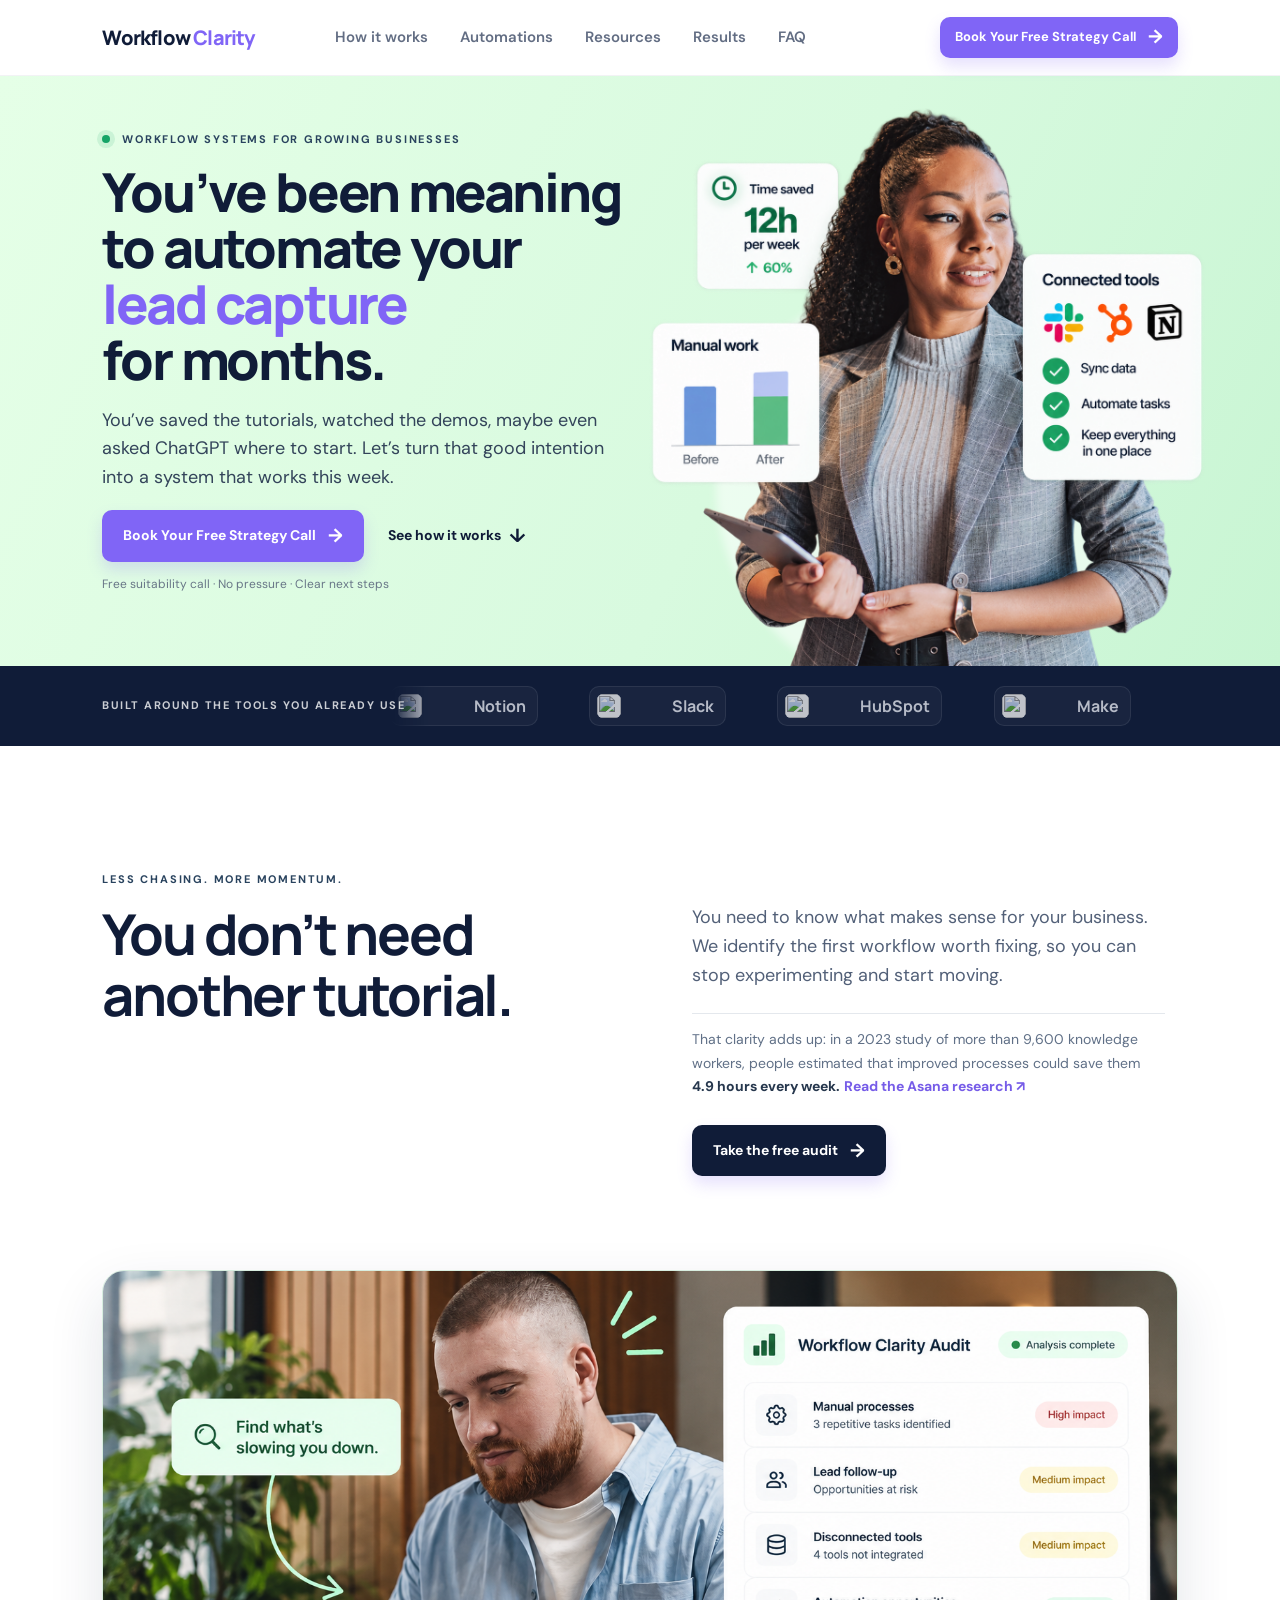
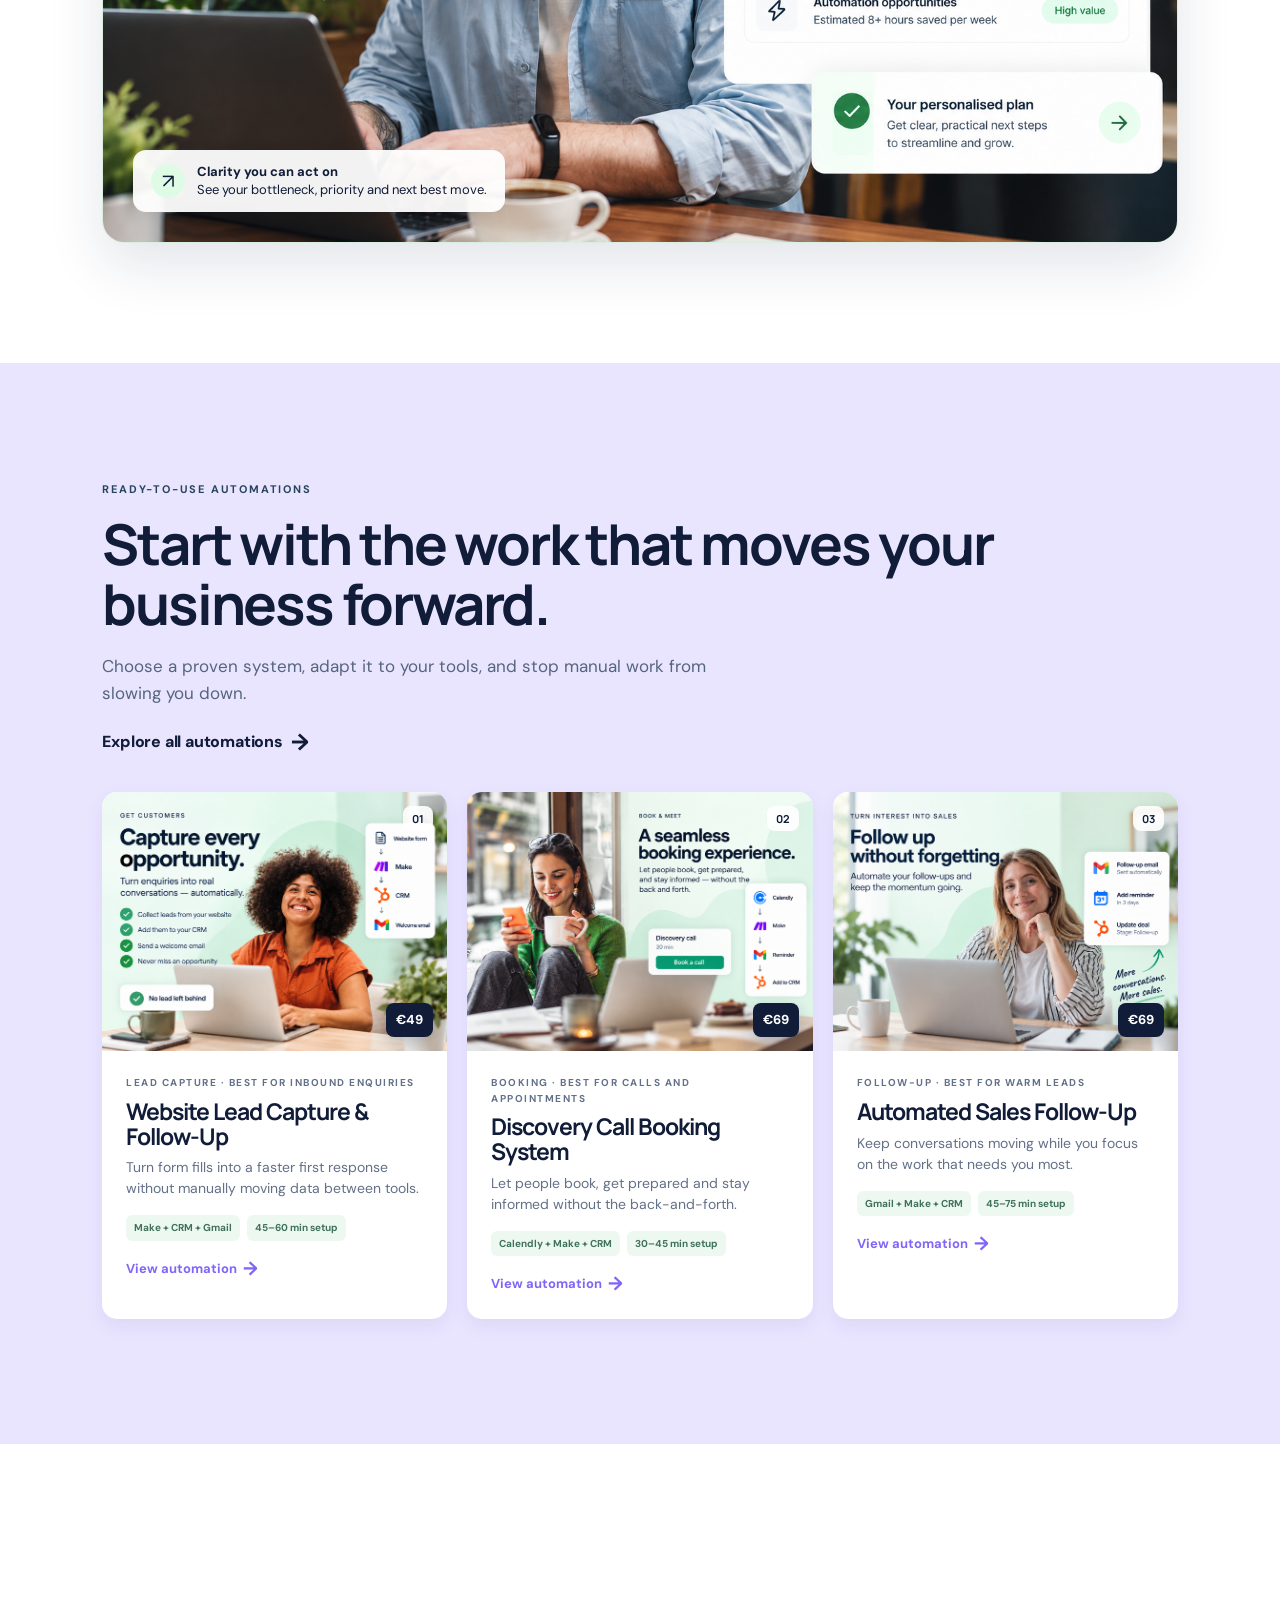
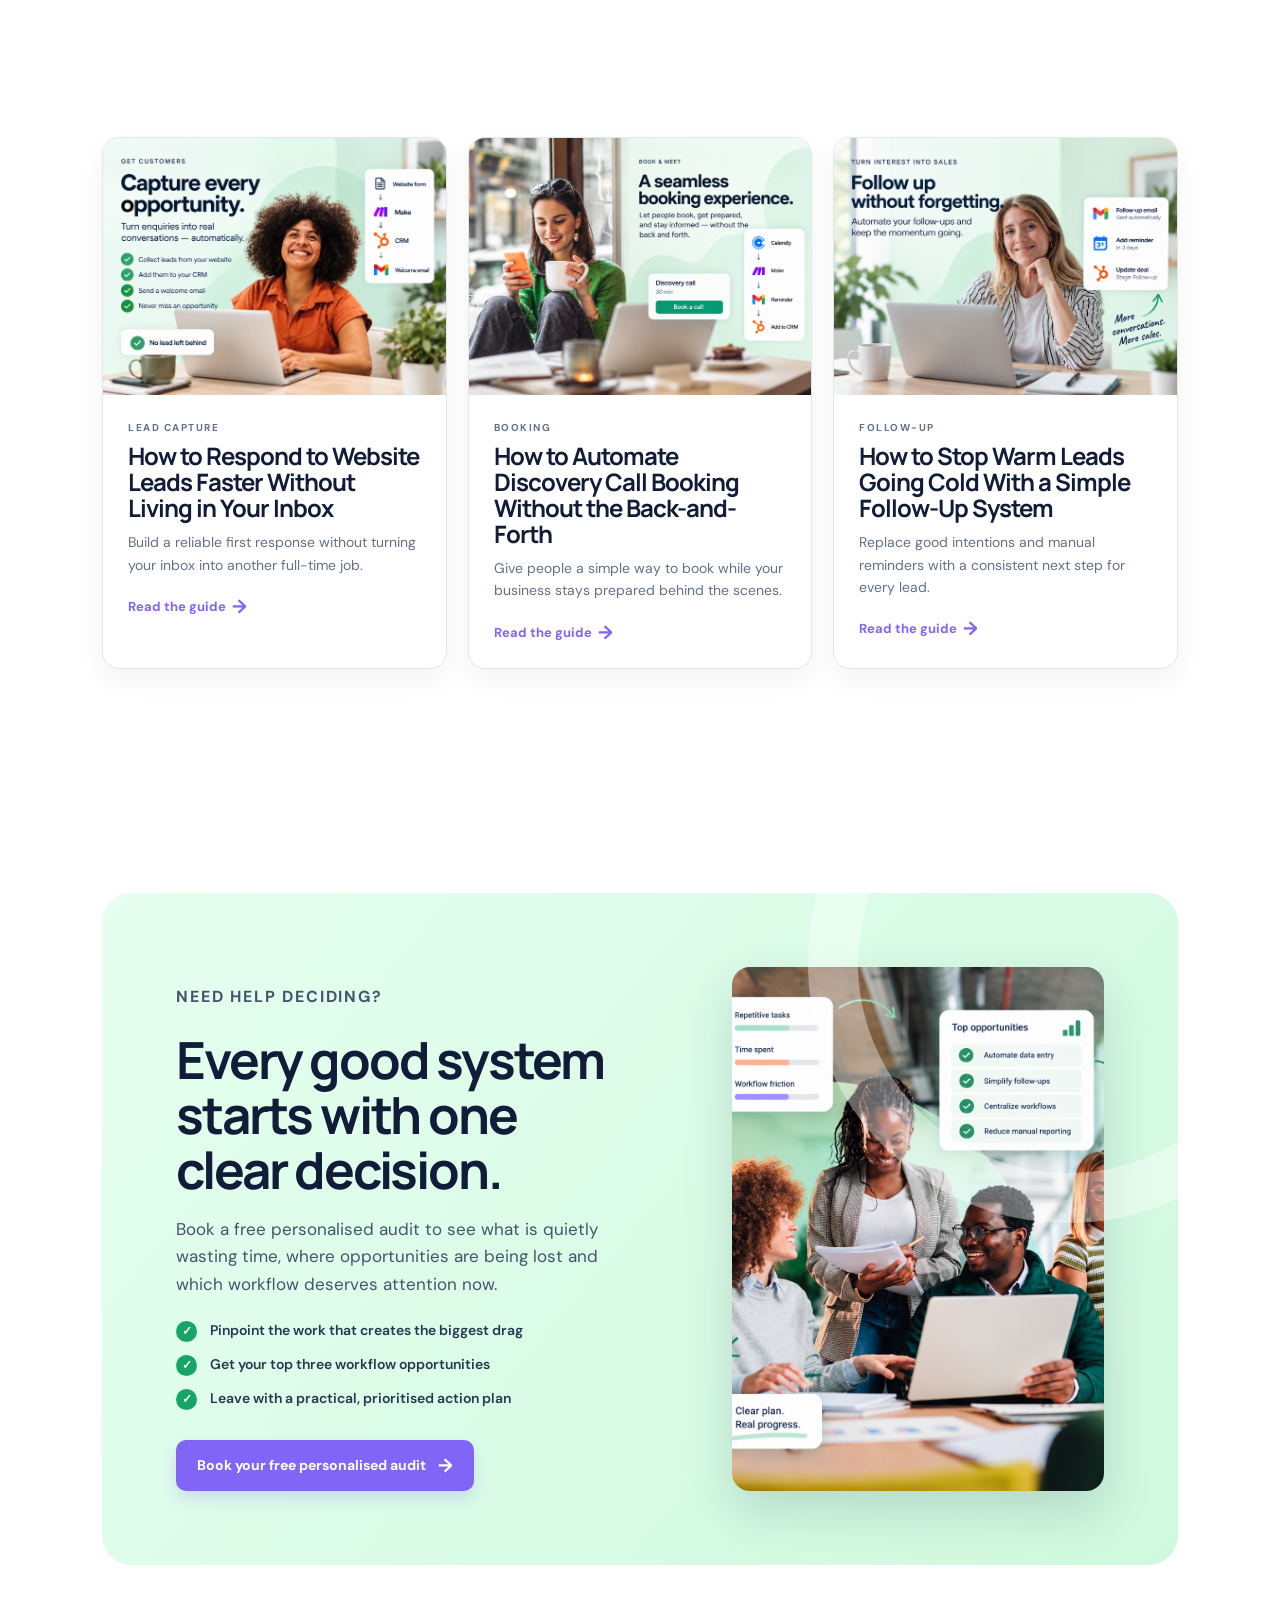
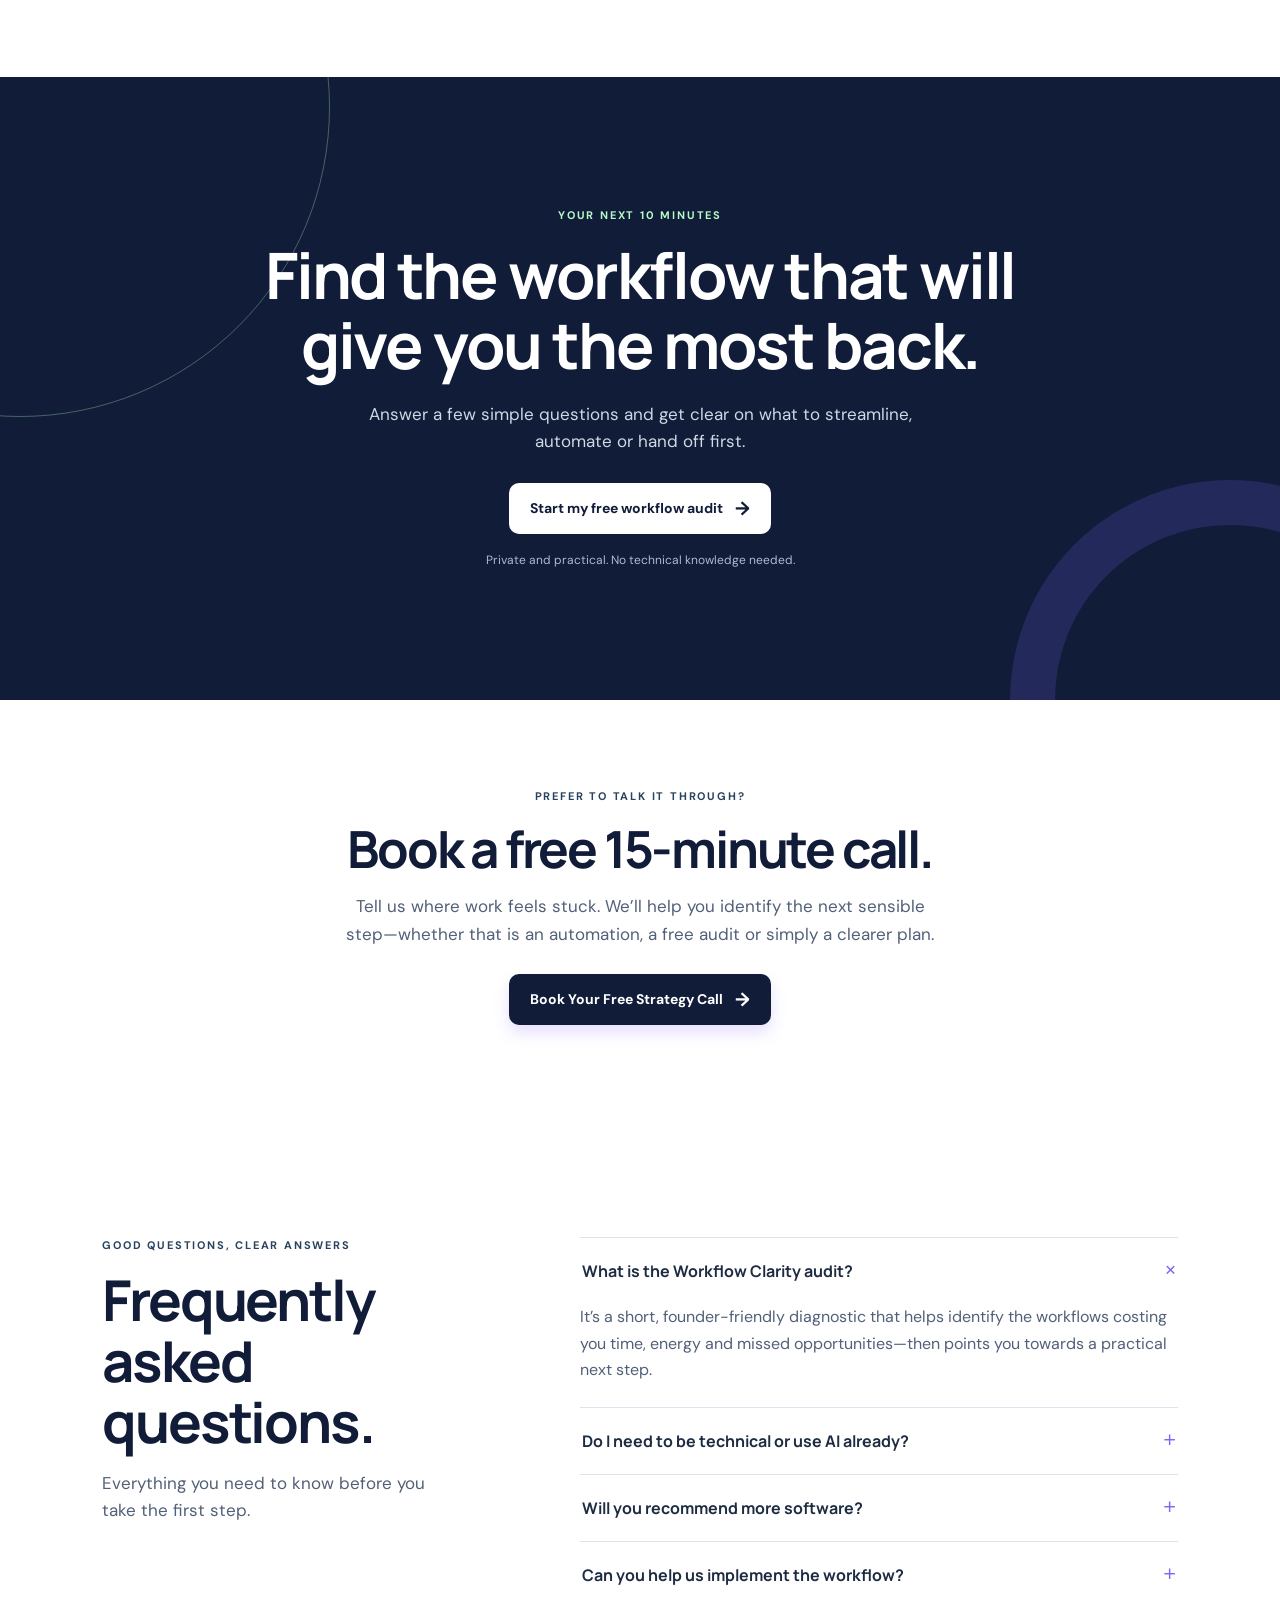
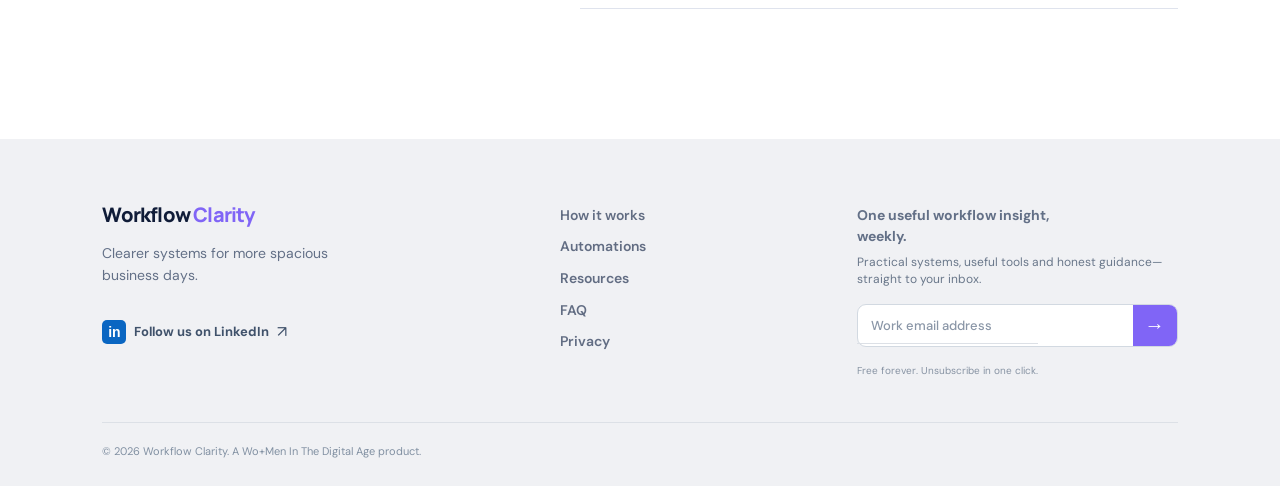
==== commit 8b5eb4d4: "Launch workflow resources guides" ====
--- a/index.html
+++ b/index.html
@@ -15,7 +15,7 @@
       <a class="brand" href="#top" aria-label="Workflow Clarity home">Workflow <span>Clarity</span></a>
       <button class="menu-toggle" type="button" aria-expanded="false" aria-controls="site-nav" aria-label="Open navigation menu"><span></span><span></span><span></span></button>
       <nav id="site-nav" class="site-nav" aria-label="Main navigation">
-        <a href="#how-it-works">How it works</a><a href="#automations">Automations</a><a href="#results">Results</a><a href="#faq">FAQ</a>
+        <a href="#how-it-works">How it works</a><a href="#automations">Automations</a><a href="resources.html">Resources</a><a href="#results">Results</a><a href="#faq">FAQ</a>
       </nav>
       <div class="header-actions"><a class="button button-small" href="https://calendly.com/marguerite-workflow-clarity" target="_blank" rel="noreferrer">Book Your Free Strategy Call <span>→</span></a></div>
     </header>
@@ -85,6 +85,15 @@
         </div>
       </section>
 
+      <section class="home-resources section-pad">
+        <div class="home-resources-top reveal"><div><p class="eyebrow">From the resources</p><h2>Practical guides for the work that keeps getting in the way.</h2></div><a class="text-link" href="resources.html">Explore all resources <span>→</span></a></div>
+        <div class="resources-grid">
+          <article class="resource-preview reveal"><a class="resource-preview-image" href="guide-website-lead-follow-up.html"><img src="assets/lead-capture.png" alt="Website lead capture workflow with a form, CRM and welcome email" /></a><div class="resource-preview-content"><p class="card-kicker">Lead capture</p><h3><a href="guide-website-lead-follow-up.html">How to Respond to Website Leads Faster Without Living in Your Inbox</a></h3><p>Build a reliable first response without turning your inbox into another full-time job.</p><a class="card-link" href="guide-website-lead-follow-up.html">Read the guide <span>→</span></a></div></article>
+          <article class="resource-preview reveal delay-1"><a class="resource-preview-image" href="guide-discovery-call-booking.html"><img src="assets/booking-flow.png" alt="Discovery call booking workflow connecting Calendly, Make, Gmail and a CRM" /></a><div class="resource-preview-content"><p class="card-kicker">Booking</p><h3><a href="guide-discovery-call-booking.html">How to Automate Discovery Call Booking Without the Back-and-Forth</a></h3><p>Give people a simple way to book while your business stays prepared behind the scenes.</p><a class="card-link" href="guide-discovery-call-booking.html">Read the guide <span>→</span></a></div></article>
+          <article class="resource-preview reveal delay-2"><a class="resource-preview-image" href="guide-sales-follow-up.html"><img src="assets/follow-up.png" alt="Automated sales follow-up workflow with email, reminders and CRM updates" /></a><div class="resource-preview-content"><p class="card-kicker">Follow-up</p><h3><a href="guide-sales-follow-up.html">How to Stop Warm Leads Going Cold With a Simple Follow-Up System</a></h3><p>Replace good intentions and manual reminders with a consistent next step for every lead.</p><a class="card-link" href="guide-sales-follow-up.html">Read the guide <span>→</span></a></div></article>
+        </div>
+      </section>
+
       <section id="results" class="outcomes section-pad">
         <div class="outcome-panel reveal"><div class="outcome-copy"><p class="eyebrow">Need help deciding?</p><h2>Every good system starts with one clear decision.</h2><p>Book a free personalised audit to see what is quietly wasting time, where opportunities are being lost and which workflow deserves attention now.</p><ul><li><span>✓</span> Pinpoint the work that creates the biggest drag</li><li><span>✓</span> Get your top three workflow opportunities</li><li><span>✓</span> Leave with a practical, prioritised action plan</li></ul><a class="button" href="personalised-audit.html">Book your free personalised audit <span>→</span></a></div><figure class="outcome-image"><img src="assets/friction-to-flow.png" alt="Team collaborating around a laptop with workflow opportunities and connected business tools" /></figure></div>
       </section>
@@ -96,7 +105,7 @@
       <section id="faq" class="faq section-pad"><div class="faq-heading reveal"><p class="eyebrow">Good questions, clear answers</p><h2>Frequently asked questions.</h2><p>Everything you need to know before you take the first step.</p></div><div class="faq-list reveal delay-1"><details open><summary>What is the Workflow Clarity audit?<span>+</span></summary><p>It’s a short, founder-friendly diagnostic that helps identify the workflows costing you time, energy and missed opportunities—then points you towards a practical next step.</p></details><details><summary>Do I need to be technical or use AI already?<span>+</span></summary><p>No. The audit is built for business owners who want better systems, whether you use a full tech stack or mostly work from a notebook and inbox.</p></details><details><summary>Will you recommend more software?<span>+</span></summary><p>Only if it earns its place. The goal is to simplify the way work moves through your business, not add another subscription to manage.</p></details><details><summary>Can you help us implement the workflow?<span>+</span></summary><p>Yes. Once you know what matters most, you can use a practical action plan or bring the system to life with done-for-you support.</p></details></div></section>
     </main>
 
-    <footer id="contact" class="site-footer"><div><a class="brand" href="#top">Workflow <span>Clarity</span></a><p>Clearer systems for more spacious business days.</p><a class="linkedin-link" href="https://www.linkedin.com/company/women-in-the-digital-age" target="_blank" rel="noreferrer"><span>in</span> Follow us on LinkedIn <b>↗</b></a></div><div class="footer-links"><a href="#how-it-works">How it works</a><a href="#automations">Automations</a><a href="#faq">FAQ</a><a href="privacy.html">Privacy</a></div><div class="footer-cta"><p>One useful workflow insight, weekly.</p><span>Practical systems, useful tools and honest guidance—straight to your inbox.</span><form class="footer-signup" action="#" method="post"><label class="sr-only" for="footer-email">Work email address</label><input id="footer-email" name="email" type="email" autocomplete="email" placeholder="Work email address" required /><button type="submit" aria-label="Subscribe to the newsletter">→</button></form><small>Free forever. Unsubscribe in one click.</small></div><small>© 2026 Workflow Clarity. A Wo+Men In The Digital Age product.</small></footer>
+    <footer id="contact" class="site-footer"><div><a class="brand" href="#top">Workflow <span>Clarity</span></a><p>Clearer systems for more spacious business days.</p><a class="linkedin-link" href="https://www.linkedin.com/company/women-in-the-digital-age" target="_blank" rel="noreferrer"><span>in</span> Follow us on LinkedIn <b>↗</b></a></div><div class="footer-links"><a href="#how-it-works">How it works</a><a href="#automations">Automations</a><a href="resources.html">Resources</a><a href="#faq">FAQ</a><a href="privacy.html">Privacy</a></div><div class="footer-cta"><p>One useful workflow insight, weekly.</p><span>Practical systems, useful tools and honest guidance—straight to your inbox.</span><form class="footer-signup" action="#" method="post"><label class="sr-only" for="footer-email">Work email address</label><input id="footer-email" name="email" type="email" autocomplete="email" placeholder="Work email address" required /><button type="submit" aria-label="Subscribe to the newsletter">→</button></form><small>Free forever. Unsubscribe in one click.</small></div><small>© 2026 Workflow Clarity. A Wo+Men In The Digital Age product.</small></footer>
     <script src="script.js"></script>
   </body>
 </html>
--- a/styles.css
+++ b/styles.css
@@ -88,3 +88,9 @@
 
 /* Three-step strategy-call journey for workflow pages. */
 .strategy-steps{display:grid;grid-template-columns:repeat(3,minmax(0,1fr));max-width:1440px;margin:0 auto;padding:0;background:#fbfbff;border-top:1px solid #e4e7f0;border-bottom:1px solid #e4e7f0;overflow:hidden}.strategy-step{display:grid;grid-template-columns:28px minmax(0,1fr);gap:14px;align-items:start;padding:22px clamp(20px,2.7vw,46px)}.strategy-step+.strategy-step{border-left:1px solid #dddff0}.strategy-step-number{display:grid;place-items:center;width:22px;height:22px;border-radius:50%;background:#8065f6;color:#fff;font:800 11px 'Manrope',sans-serif}.strategy-step:nth-child(2) .strategy-step-number{background:#8065f6}.strategy-step .eyebrow{margin:1px 0 8px;color:#304763;font-size:10px;letter-spacing:1.35px}.strategy-step h2{margin:0 0 7px;font-size:clamp(17px,1.55vw,21px);line-height:1.13;letter-spacing:-.9px}.strategy-step>div>p:last-child{margin:0;color:#52647c;font-size:12px;line-height:1.43}@media(max-width:760px){.strategy-steps{grid-template-columns:1fr;margin:0 20px;border:1px solid #e4e7f0;border-radius:16px}.strategy-step{padding:21px 20px}.strategy-step+.strategy-step{border-top:1px solid #dddff0;border-left:0}}
+
+/* Resources hub and editorial guides */
+.resources-page,.article-page{background:#fbfcfd}.resources-hero{padding:105px clamp(24px,13vw,200px) 92px;background:linear-gradient(120deg,#e1ffea,#e9e4ff)}.resources-hero>div{max-width:810px}.resources-hero h1{max-width:790px;font-size:clamp(43px,5.4vw,74px)}.resources-hero>div>p:not(.eyebrow){max-width:650px;margin:20px 0 0;color:#42556d;font-size:18px;line-height:1.62}.resources-list{padding-top:102px;padding-bottom:108px;background:#fff}.resources-heading{display:grid;grid-template-columns:minmax(0,1fr) minmax(270px,.55fr);gap:70px;align-items:end;margin-bottom:42px}.resources-heading h2{max-width:680px;font-size:clamp(35px,4vw,57px)}.resources-heading>p:last-child{margin:0;color:#5c6d83;font-size:15px;line-height:1.65}.resources-grid{display:grid;grid-template-columns:repeat(3,1fr);gap:21px}.resource-preview{overflow:hidden;border:1px solid #e2e7ec;border-radius:17px;background:#fff;box-shadow:0 12px 28px rgba(20,38,66,.05)}.resource-preview-image{display:block;overflow:hidden;background:#e1fae8}.resource-preview-image img{display:block;width:100%;aspect-ratio:4/3;object-fit:cover;transition:transform .3s}.resource-preview-image:hover img{transform:scale(1.025)}.resource-preview>div{padding:25px}.resource-preview h3{margin:7px 0 10px;font-size:24px;letter-spacing:-1px}.resource-preview h3 a{color:inherit;text-decoration:none}.resource-preview>div>p:not(.card-kicker){margin:0 0 21px;color:#627188;font-size:14px;line-height:1.6}.resources-callout{display:flex;justify-content:space-between;align-items:center;gap:55px;padding:82px clamp(24px,12vw,180px);background:#101c38;color:#fff}.resources-callout .eyebrow{color:#b7f3c4}.resources-callout h2{font-size:clamp(34px,3.8vw,53px)}.resources-callout p:not(.eyebrow){max-width:655px;margin:15px 0 0;color:#c7d1e0;font-size:16px;line-height:1.65}.resources-callout .button{flex:0 0 auto}.article-hero{display:grid;grid-template-columns:minmax(0,1fr) minmax(330px,.88fr);gap:clamp(46px,8vw,120px);align-items:center;padding:82px clamp(24px,12vw,190px);background:#e5ffec}.article-breadcrumb{display:inline-flex;margin-bottom:29px;color:#596b83;font-size:13px;font-weight:700;text-decoration:none}.article-breadcrumb:hover{color:#765ce8}.article-hero h1{max-width:730px;font-size:clamp(40px,4.65vw,68px)}.article-dek{max-width:650px;margin:20px 0 18px;color:#42556d;font-size:18px;line-height:1.58}.article-byline{margin:0;color:#68768a;font-size:13px;font-weight:600}.article-byline span{margin:0 7px;color:#8065f6}.article-hero figure{margin:0;overflow:hidden;border-radius:20px;box-shadow:0 20px 46px rgba(30,69,47,.13)}.article-hero img{display:block;width:100%;aspect-ratio:4/3;object-fit:cover}.article-layout{display:grid;grid-template-columns:190px minmax(0,750px);gap:clamp(40px,8vw,115px);max-width:1090px;margin:auto;padding:94px 24px 110px}.article-contents{align-self:start;position:sticky;top:102px;display:grid;gap:10px;padding:18px 0;border-top:1px solid #dde4e9}.article-contents p{margin:0 0 5px;color:#2d435f;font-size:11px;font-weight:800;letter-spacing:1.15px;text-transform:uppercase}.article-contents a{color:#69788c;font-size:12px;font-weight:700;line-height:1.4;text-decoration:none}.article-contents a:hover{color:#765ce8}.article-body{min-width:0}.article-body section{margin:0 0 52px}.article-body h2{margin-bottom:16px;font-size:clamp(29px,3.1vw,42px);letter-spacing:-1.45px}.article-body h3{margin:28px 0 10px;font-size:21px;letter-spacing:-.7px}.article-body p{color:#465970;font-size:17px;line-height:1.75}.article-intro{margin:0 0 46px;color:#273e59!important;font-size:21px!important;line-height:1.66!important}.article-checklist{padding:35px;border:1px solid #dcebe1;border-radius:18px;background:#effcf3}.article-checklist h2{font-size:clamp(27px,2.8vw,38px)}.article-checklist ol{display:grid;gap:13px;margin:24px 0 0;padding:0;list-style:none}.article-checklist li{padding-left:34px;position:relative;color:#43566d;font-size:15px;line-height:1.6}.article-checklist li:before{content:'✓';position:absolute;left:0;top:1px;display:grid;place-items:center;width:22px;height:22px;border-radius:50%;background:#24a968;color:#fff;font-size:12px;font-weight:800}.article-body details{padding:17px 0}.article-body summary{font-size:15px}.article-body details p{max-width:680px;margin:0;font-size:15px}.article-cta{padding:39px;border-radius:19px;background:#edeaff}.article-cta h2{max-width:570px;margin-bottom:22px}.article-cta>div{display:flex;flex-wrap:wrap;align-items:center;gap:22px}.article-cta .text-link{color:#493ca6}.article-page .library-footer{background:#f0f1f4}@media(max-width:900px){.resources-heading{grid-template-columns:1fr;gap:18px}.resources-grid{grid-template-columns:1fr}.resource-preview{display:grid;grid-template-columns:.9fr 1.1fr}.resources-callout{align-items:flex-start;flex-direction:column}.article-hero{grid-template-columns:1fr;padding-top:68px;padding-bottom:68px}.article-hero figure{max-width:650px}.article-layout{grid-template-columns:1fr;padding-top:65px}.article-contents{position:static;grid-template-columns:repeat(2,1fr);gap:10px 18px}.article-contents p{grid-column:1/-1}}@media(max-width:600px){.resources-hero{padding-top:72px;padding-bottom:70px}.resources-hero>div>p:not(.eyebrow),.article-dek{font-size:16px}.resources-list{padding-top:66px;padding-bottom:70px}.resource-preview{display:block}.resources-callout{padding-top:63px;padding-bottom:63px}.article-hero{padding:55px 24px}.article-hero h1{font-size:39px}.article-breadcrumb{margin-bottom:23px}.article-layout{padding:52px 24px 68px}.article-contents{grid-template-columns:1fr}.article-body p{font-size:16px}.article-intro{font-size:19px!important}.article-checklist,.article-cta{padding:25px 21px}.article-cta>div .button{width:100%}}
+
+/* Homepage Resources preview and product-to-guide links. */
+.home-resources{padding-top:108px;padding-bottom:112px;background:#fff}.home-resources-top{display:flex;align-items:end;justify-content:space-between;gap:35px;max-width:1440px;margin:0 auto 42px}.home-resources-top>div{max-width:770px}.home-resources-top h2{font-size:clamp(35px,4vw,57px);letter-spacing:-2.2px}.home-resources .resources-grid{max-width:1440px;margin:0 auto}.article-link{display:inline-flex;align-items:center;gap:8px;margin-top:20px;color:#7058e5;font-size:13px;font-weight:800;text-decoration:none}.article-link:hover{color:#4e3db2}.article-link span{font-size:18px;line-height:1}@media(max-width:900px){.home-resources-top{align-items:flex-start;flex-direction:column;gap:18px}.home-resources .resources-grid{grid-template-columns:1fr}.home-resources .resource-preview{display:grid;grid-template-columns:.9fr 1.1fr}}@media(max-width:600px){.home-resources{padding-top:68px;padding-bottom:70px}.home-resources-top{margin-bottom:28px}.home-resources .resource-preview{display:block}}
